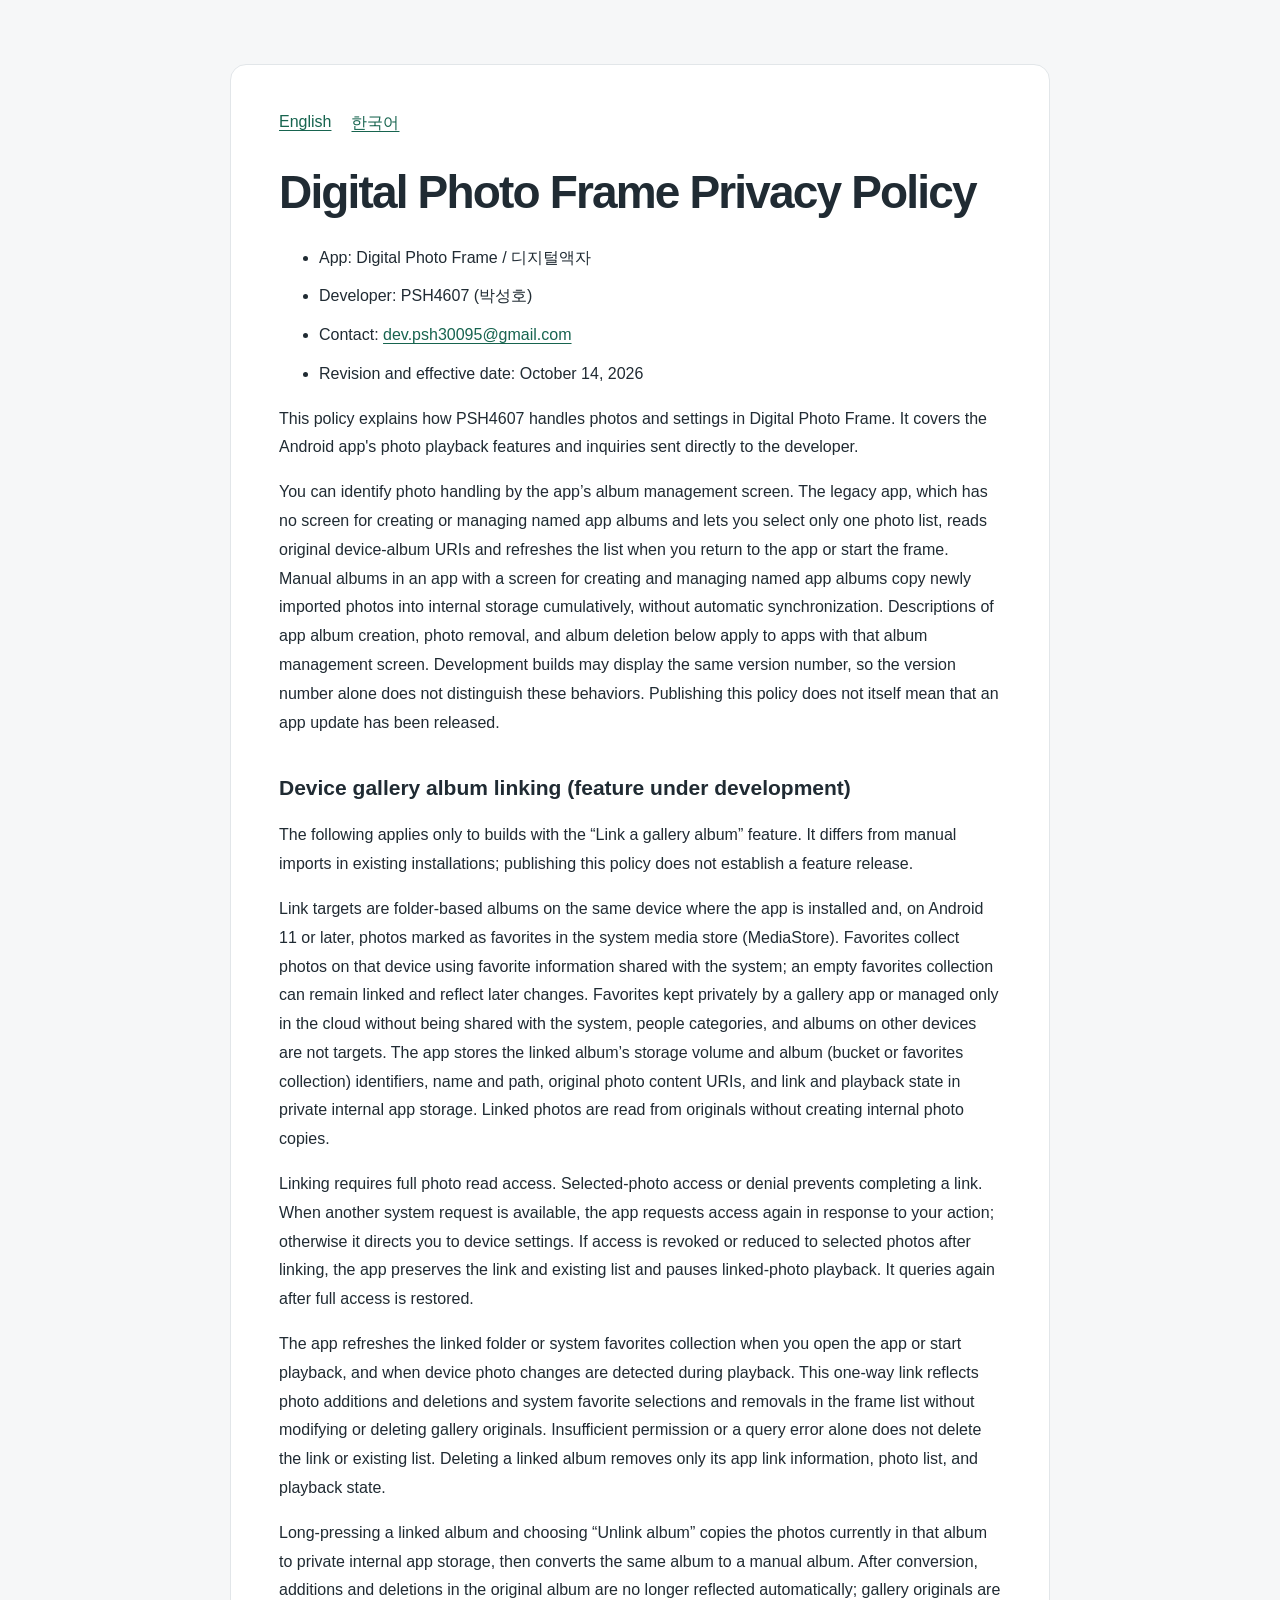
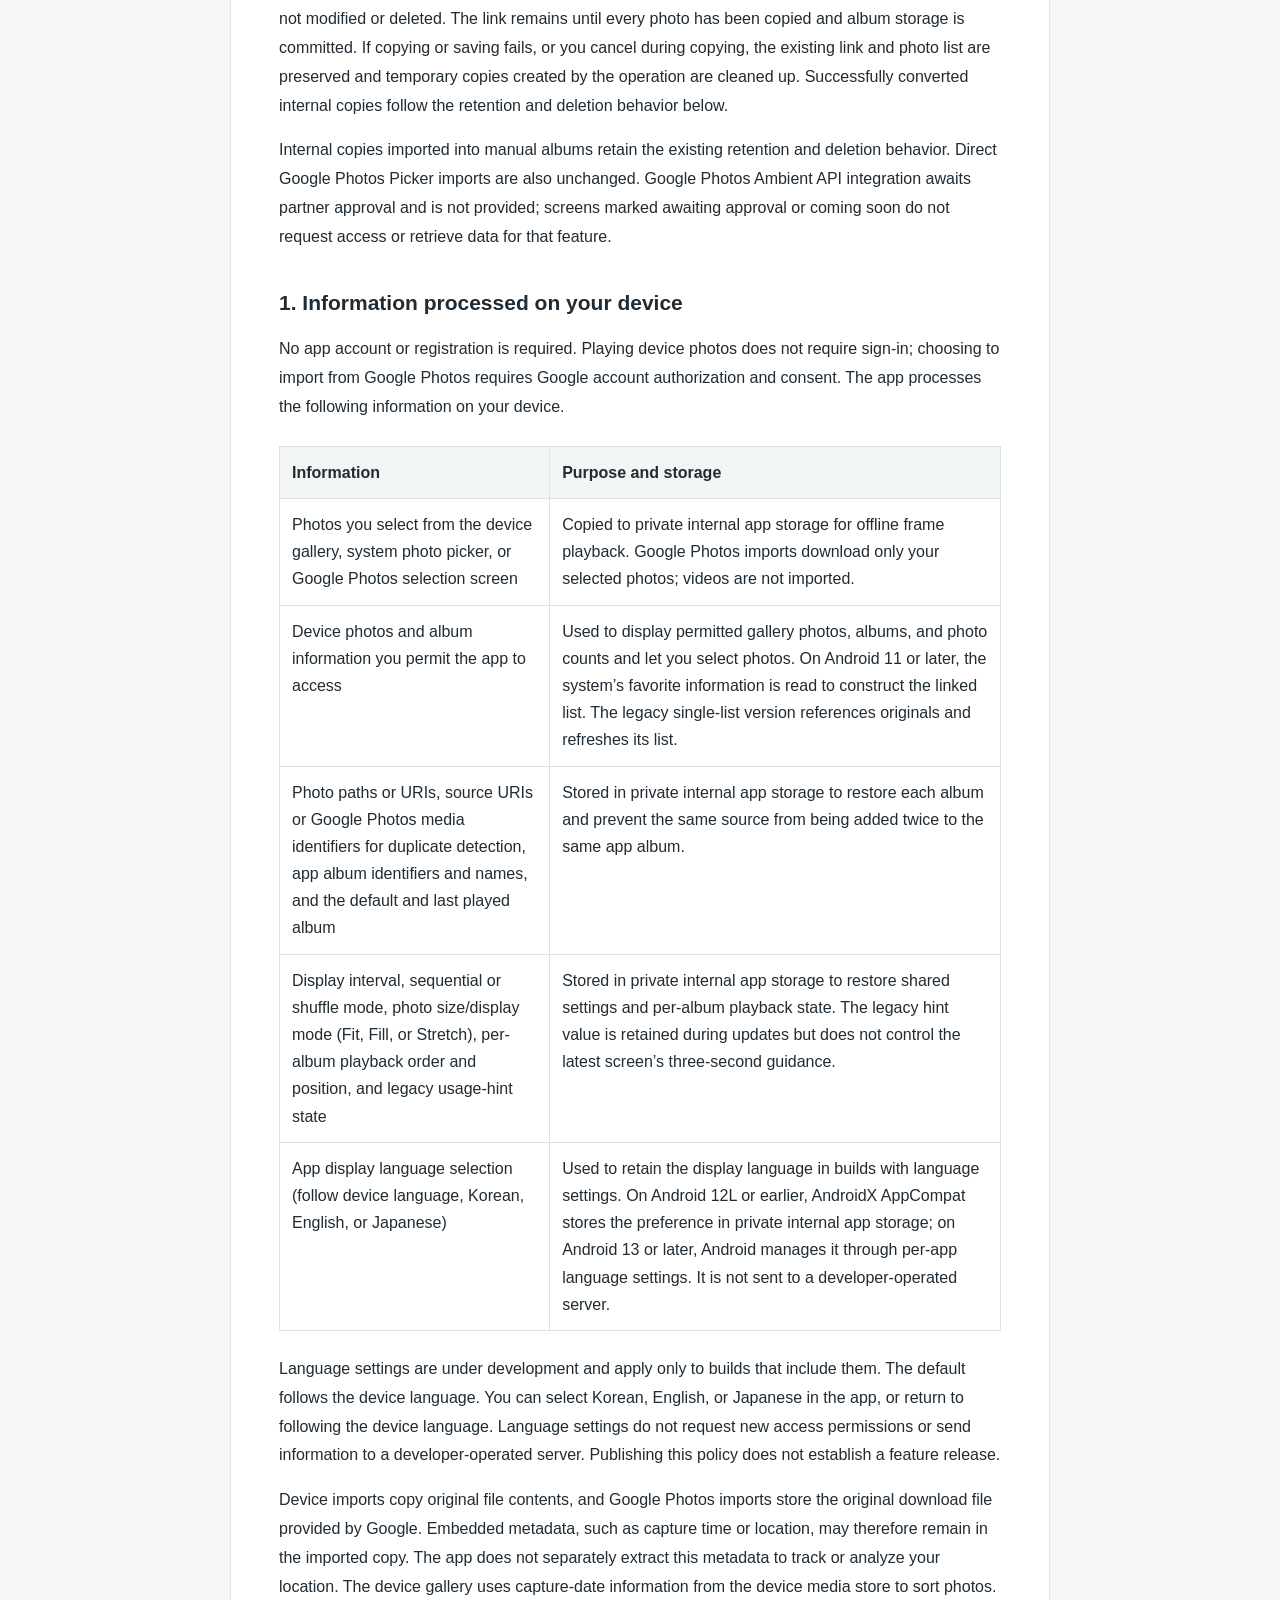
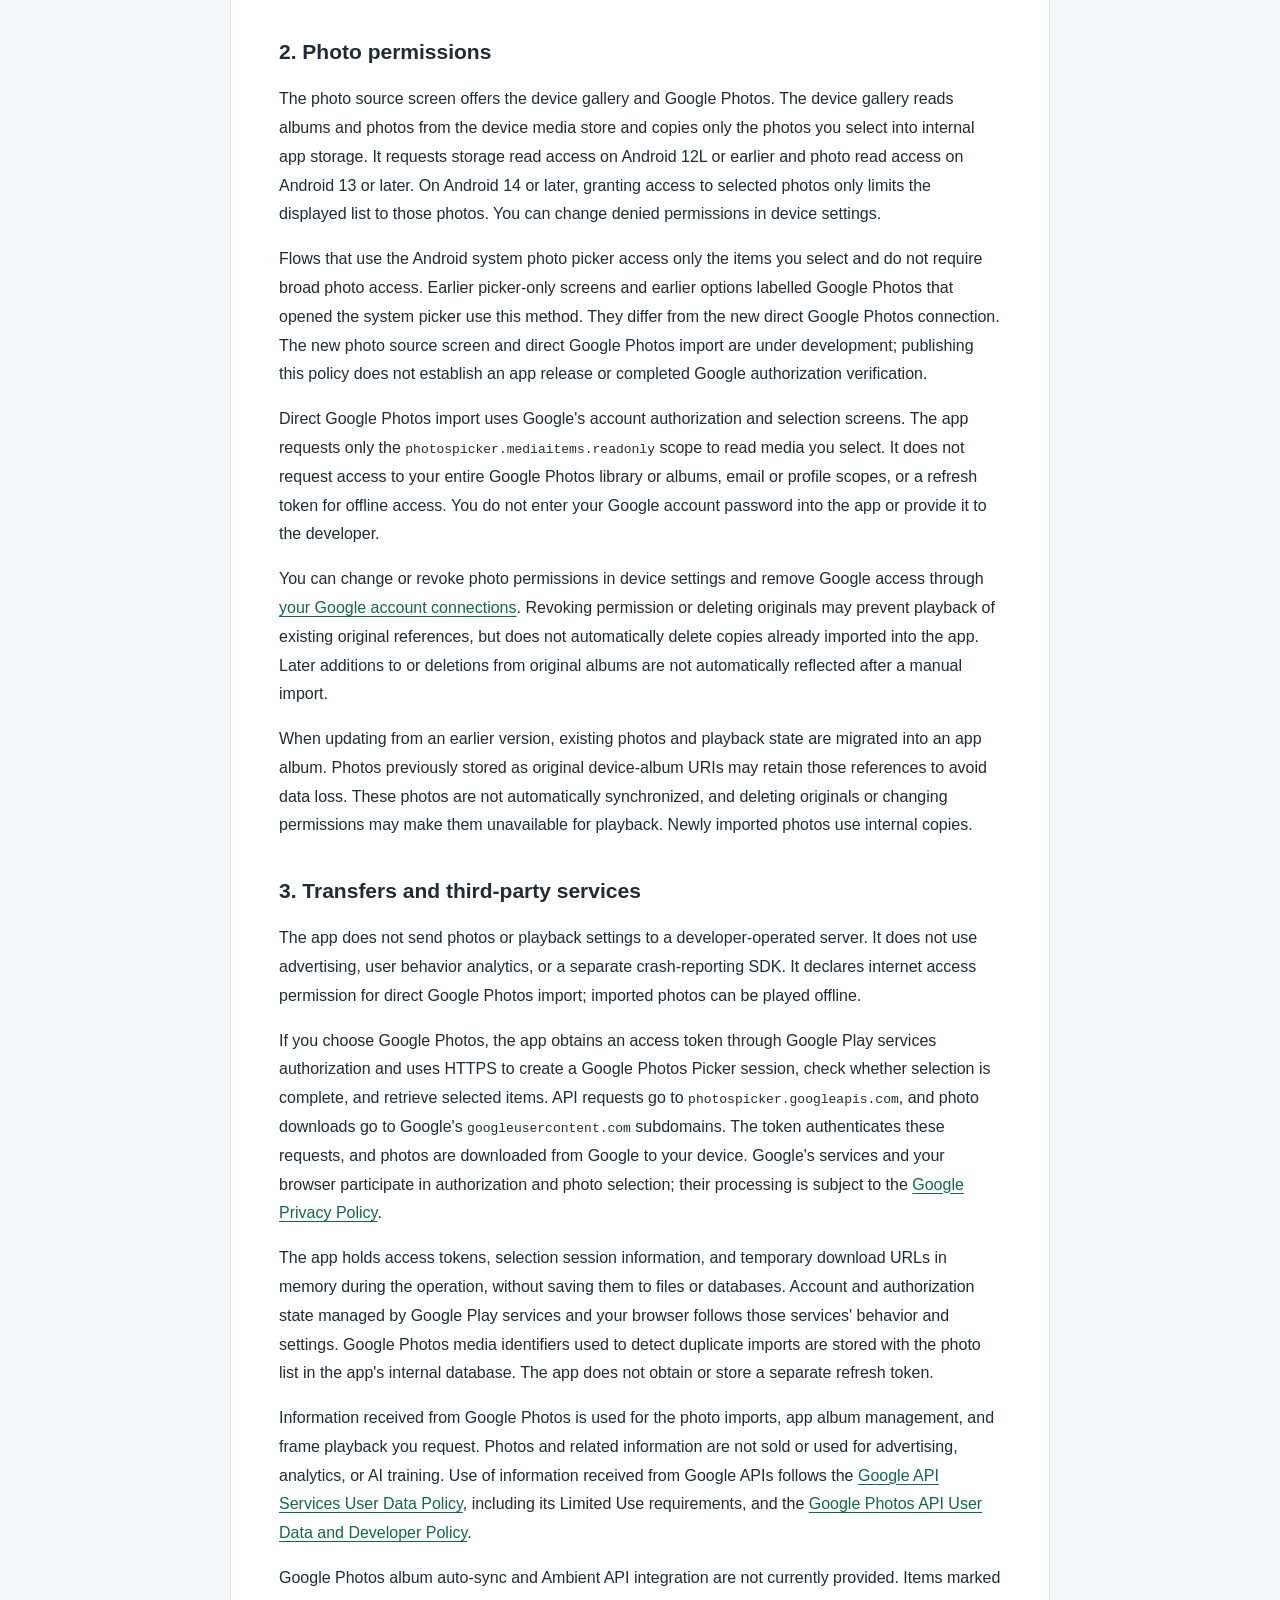
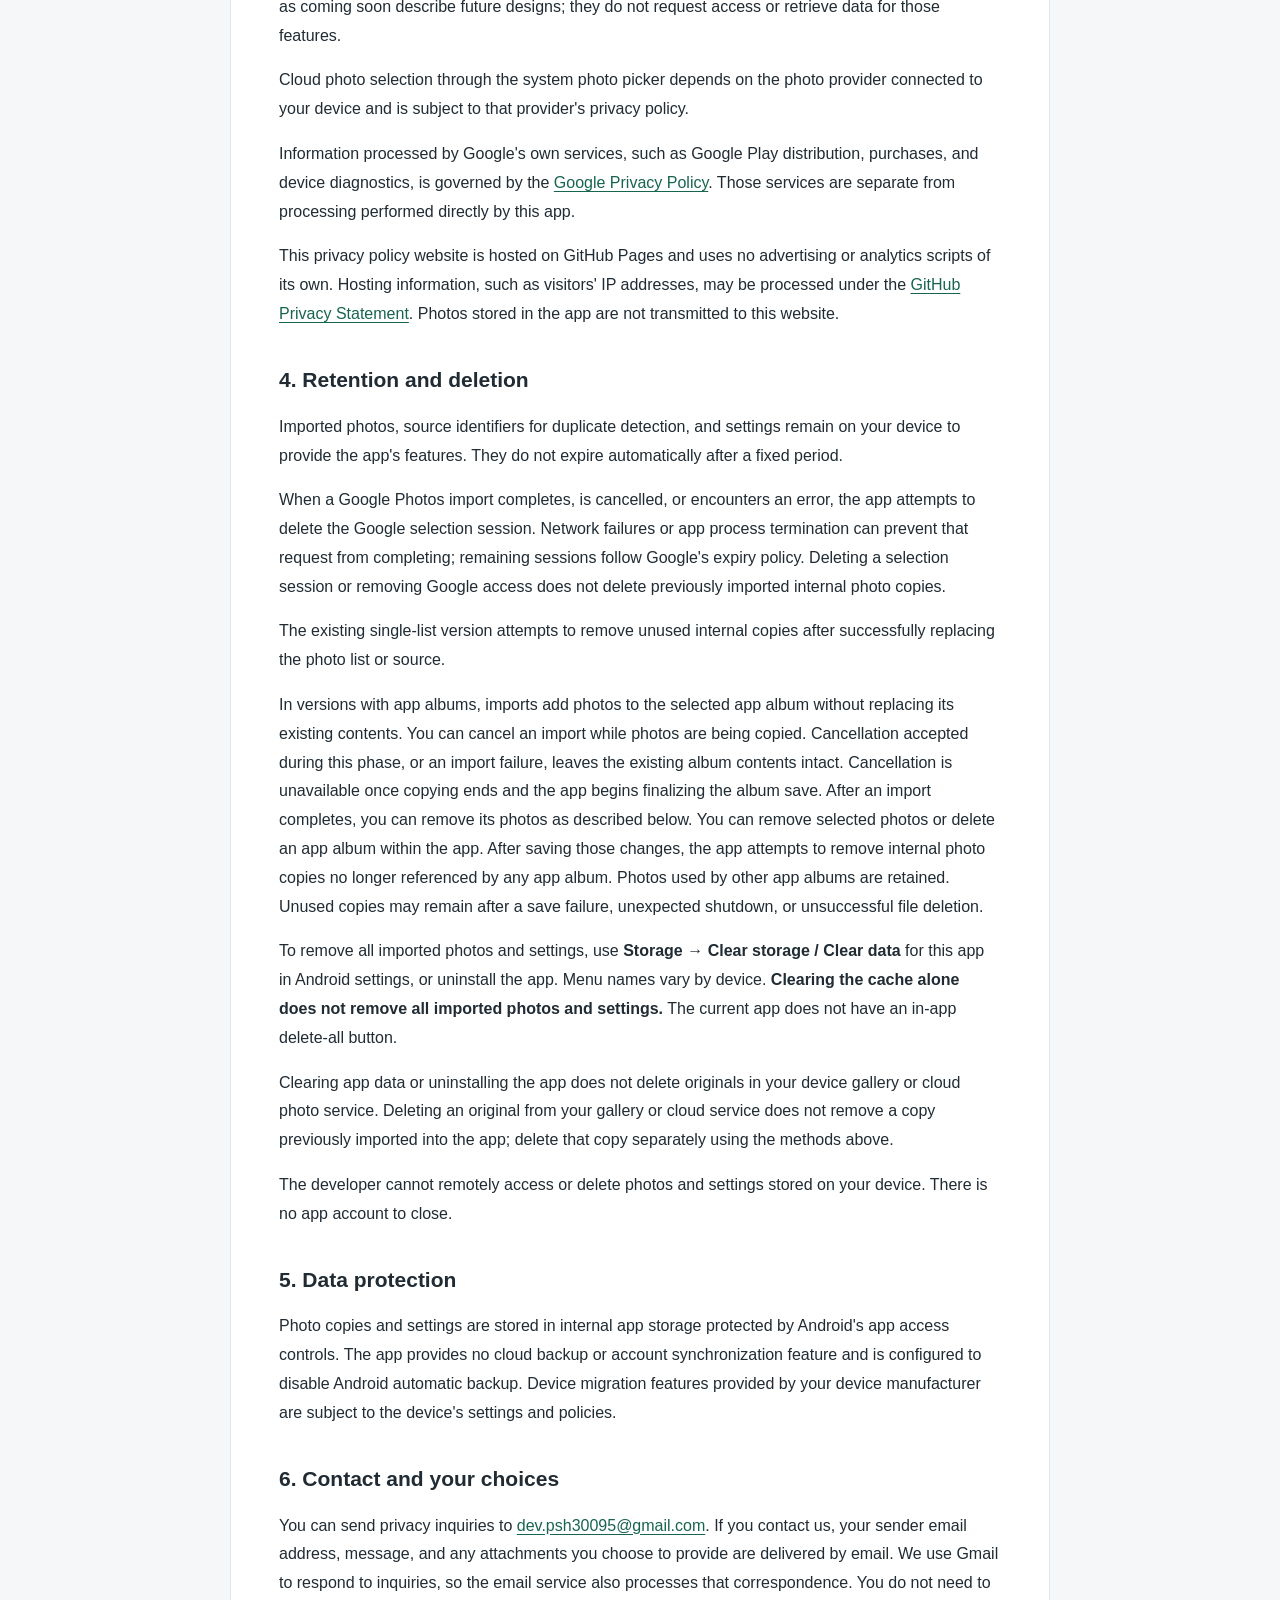
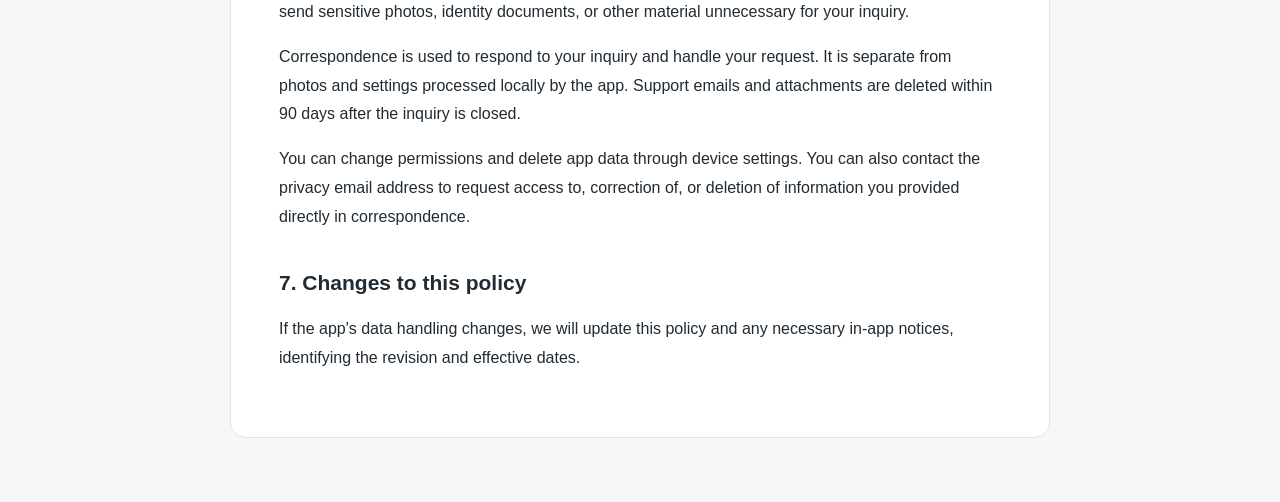
==== policy/digital-photo-frame/index.html @ beebdccb "docs: disclose on-device app language preference" ====
<!doctype html>
<html lang="en">
<head>
<meta charset="utf-8">
<meta name="viewport" content="width=device-width, initial-scale=1">
<title>Digital Photo Frame Privacy Policy</title>
<link rel="stylesheet" href="style.css">
<link rel="alternate" hreflang="en" href="https://psh4607.github.io/policy/digital-photo-frame/">
<link rel="alternate" hreflang="ko" href="https://psh4607.github.io/policy/digital-photo-frame/ko.html">
</head>
<body><main>
<nav aria-label="Language"><a href="index.html" lang="en">English</a><a href="ko.html" lang="ko">한국어</a></nav>
<div class="markdown-heading"><h1 class="heading-element">Digital Photo Frame Privacy Policy</h1><a id="user-content-digital-photo-frame-privacy-policy" class="anchor" aria-label="Permalink: Digital Photo Frame Privacy Policy" href="#digital-photo-frame-privacy-policy"><span aria-hidden="true" class="octicon octicon-link"></span></a></div>
<ul>
<li>App: Digital Photo Frame / 디지털액자</li>
<li>Developer: PSH4607 (박성호)</li>
<li>Contact: <a href="mailto:dev.psh30095@gmail.com">dev.psh30095@gmail.com</a>
</li>
<li>Revision and effective date: October 14, 2026</li>
</ul>
<p>This policy explains how PSH4607 handles photos and settings in Digital Photo Frame. It covers the Android app's photo playback features and inquiries sent directly to the developer.</p>
<p>You can identify photo handling by the app’s album management screen. The legacy app, which has no screen for creating or managing named app albums and lets you select only one photo list, reads original device-album URIs and refreshes the list when you return to the app or start the frame. Manual albums in an app with a screen for creating and managing named app albums copy newly imported photos into internal storage cumulatively, without automatic synchronization. Descriptions of app album creation, photo removal, and album deletion below apply to apps with that album management screen. Development builds may display the same version number, so the version number alone does not distinguish these behaviors. Publishing this policy does not itself mean that an app update has been released.</p>
<div class="markdown-heading"><h2 class="heading-element">Device gallery album linking (feature under development)</h2><a id="user-content-device-gallery-album-linking-feature-under-development" class="anchor" aria-label="Permalink: Device gallery album linking (feature under development)" href="#device-gallery-album-linking-feature-under-development"><span aria-hidden="true" class="octicon octicon-link"></span></a></div>
<p>The following applies only to builds with the “Link a gallery album” feature. It differs from manual imports in existing installations; publishing this policy does not establish a feature release.</p>
<p>Link targets are folder-based albums on the same device where the app is installed and, on Android 11 or later, photos marked as favorites in the system media store (MediaStore). Favorites collect photos on that device using favorite information shared with the system; an empty favorites collection can remain linked and reflect later changes. Favorites kept privately by a gallery app or managed only in the cloud without being shared with the system, people categories, and albums on other devices are not targets. The app stores the linked album’s storage volume and album (bucket or favorites collection) identifiers, name and path, original photo content URIs, and link and playback state in private internal app storage. Linked photos are read from originals without creating internal photo copies.</p>
<p>Linking requires full photo read access. Selected-photo access or denial prevents completing a link. When another system request is available, the app requests access again in response to your action; otherwise it directs you to device settings. If access is revoked or reduced to selected photos after linking, the app preserves the link and existing list and pauses linked-photo playback. It queries again after full access is restored.</p>
<p>The app refreshes the linked folder or system favorites collection when you open the app or start playback, and when device photo changes are detected during playback. This one-way link reflects photo additions and deletions and system favorite selections and removals in the frame list without modifying or deleting gallery originals. Insufficient permission or a query error alone does not delete the link or existing list. Deleting a linked album removes only its app link information, photo list, and playback state.</p>
<p>Long-pressing a linked album and choosing “Unlink album” copies the photos currently in that album to private internal app storage, then converts the same album to a manual album. After conversion, additions and deletions in the original album are no longer reflected automatically; gallery originals are not modified or deleted. The link remains until every photo has been copied and album storage is committed. If copying or saving fails, or you cancel during copying, the existing link and photo list are preserved and temporary copies created by the operation are cleaned up. Successfully converted internal copies follow the retention and deletion behavior below.</p>
<p>Internal copies imported into manual albums retain the existing retention and deletion behavior. Direct Google Photos Picker imports are also unchanged. Google Photos Ambient API integration awaits partner approval and is not provided; screens marked awaiting approval or coming soon do not request access or retrieve data for that feature.</p>
<div class="markdown-heading"><h2 class="heading-element">1. Information processed on your device</h2><a id="user-content-1-information-processed-on-your-device" class="anchor" aria-label="Permalink: 1. Information processed on your device" href="#1-information-processed-on-your-device"><span aria-hidden="true" class="octicon octicon-link"></span></a></div>
<p>No app account or registration is required. Playing device photos does not require sign-in; choosing to import from Google Photos requires Google account authorization and consent. The app processes the following information on your device.</p>
<table>
<thead>
<tr>
<th>Information</th>
<th>Purpose and storage</th>
</tr>
</thead>
<tbody>
<tr>
<td>Photos you select from the device gallery, system photo picker, or Google Photos selection screen</td>
<td>Copied to private internal app storage for offline frame playback. Google Photos imports download only your selected photos; videos are not imported.</td>
</tr>
<tr>
<td>Device photos and album information you permit the app to access</td>
<td>Used to display permitted gallery photos, albums, and photo counts and let you select photos. On Android 11 or later, the system’s favorite information is read to construct the linked list. The legacy single-list version references originals and refreshes its list.</td>
</tr>
<tr>
<td>Photo paths or URIs, source URIs or Google Photos media identifiers for duplicate detection, app album identifiers and names, and the default and last played album</td>
<td>Stored in private internal app storage to restore each album and prevent the same source from being added twice to the same app album.</td>
</tr>
<tr>
<td>Display interval, sequential or shuffle mode, photo size/display mode (Fit, Fill, or Stretch), per-album playback order and position, and legacy usage-hint state</td>
<td>Stored in private internal app storage to restore shared settings and per-album playback state. The legacy hint value is retained during updates but does not control the latest screen’s three-second guidance.</td>
</tr>
<tr>
<td>App display language selection (follow device language, Korean, English, or Japanese)</td>
<td>Used to retain the display language in builds with language settings. On Android 12L or earlier, AndroidX AppCompat stores the preference in private internal app storage; on Android 13 or later, Android manages it through per-app language settings. It is not sent to a developer-operated server.</td>
</tr>
</tbody>
</table>
<p>Language settings are under development and apply only to builds that include them. The default follows the device language. You can select Korean, English, or Japanese in the app, or return to following the device language. Language settings do not request new access permissions or send information to a developer-operated server. Publishing this policy does not establish a feature release.</p>
<p>Device imports copy original file contents, and Google Photos imports store the original download file provided by Google. Embedded metadata, such as capture time or location, may therefore remain in the imported copy. The app does not separately extract this metadata to track or analyze your location. The device gallery uses capture-date information from the device media store to sort photos.</p>
<div class="markdown-heading"><h2 class="heading-element">2. Photo permissions</h2><a id="user-content-2-photo-permissions" class="anchor" aria-label="Permalink: 2. Photo permissions" href="#2-photo-permissions"><span aria-hidden="true" class="octicon octicon-link"></span></a></div>
<p>The photo source screen offers the device gallery and Google Photos. The device gallery reads albums and photos from the device media store and copies only the photos you select into internal app storage. It requests storage read access on Android 12L or earlier and photo read access on Android 13 or later. On Android 14 or later, granting access to selected photos only limits the displayed list to those photos. You can change denied permissions in device settings.</p>
<p>Flows that use the Android system photo picker access only the items you select and do not require broad photo access. Earlier picker-only screens and earlier options labelled Google Photos that opened the system picker use this method. They differ from the new direct Google Photos connection. The new photo source screen and direct Google Photos import are under development; publishing this policy does not establish an app release or completed Google authorization verification.</p>
<p>Direct Google Photos import uses Google's account authorization and selection screens. The app requests only the <code>photospicker.mediaitems.readonly</code> scope to read media you select. It does not request access to your entire Google Photos library or albums, email or profile scopes, or a refresh token for offline access. You do not enter your Google account password into the app or provide it to the developer.</p>
<p>You can change or revoke photo permissions in device settings and remove Google access through <a href="https://myaccount.google.com/connections" rel="nofollow">your Google account connections</a>. Revoking permission or deleting originals may prevent playback of existing original references, but does not automatically delete copies already imported into the app. Later additions to or deletions from original albums are not automatically reflected after a manual import.</p>
<p>When updating from an earlier version, existing photos and playback state are migrated into an app album. Photos previously stored as original device-album URIs may retain those references to avoid data loss. These photos are not automatically synchronized, and deleting originals or changing permissions may make them unavailable for playback. Newly imported photos use internal copies.</p>
<div class="markdown-heading"><h2 class="heading-element">3. Transfers and third-party services</h2><a id="user-content-3-transfers-and-third-party-services" class="anchor" aria-label="Permalink: 3. Transfers and third-party services" href="#3-transfers-and-third-party-services"><span aria-hidden="true" class="octicon octicon-link"></span></a></div>
<p>The app does not send photos or playback settings to a developer-operated server. It does not use advertising, user behavior analytics, or a separate crash-reporting SDK. It declares internet access permission for direct Google Photos import; imported photos can be played offline.</p>
<p>If you choose Google Photos, the app obtains an access token through Google Play services authorization and uses HTTPS to create a Google Photos Picker session, check whether selection is complete, and retrieve selected items. API requests go to <code>photospicker.googleapis.com</code>, and photo downloads go to Google's <code>googleusercontent.com</code> subdomains. The token authenticates these requests, and photos are downloaded from Google to your device. Google's services and your browser participate in authorization and photo selection; their processing is subject to the <a href="https://policies.google.com/privacy" rel="nofollow">Google Privacy Policy</a>.</p>
<p>The app holds access tokens, selection session information, and temporary download URLs in memory during the operation, without saving them to files or databases. Account and authorization state managed by Google Play services and your browser follows those services' behavior and settings. Google Photos media identifiers used to detect duplicate imports are stored with the photo list in the app's internal database. The app does not obtain or store a separate refresh token.</p>
<p>Information received from Google Photos is used for the photo imports, app album management, and frame playback you request. Photos and related information are not sold or used for advertising, analytics, or AI training. Use of information received from Google APIs follows the <a href="https://developers.google.com/terms/api-services-user-data-policy" rel="nofollow">Google API Services User Data Policy</a>, including its Limited Use requirements, and the <a href="https://developers.google.com/photos/support/api-policy" rel="nofollow">Google Photos API User Data and Developer Policy</a>.</p>
<p>Google Photos album auto-sync and Ambient API integration are not currently provided. Items marked as coming soon describe future designs; they do not request access or retrieve data for those features.</p>
<p>Cloud photo selection through the system photo picker depends on the photo provider connected to your device and is subject to that provider's privacy policy.</p>
<p>Information processed by Google's own services, such as Google Play distribution, purchases, and device diagnostics, is governed by the <a href="https://policies.google.com/privacy" rel="nofollow">Google Privacy Policy</a>. Those services are separate from processing performed directly by this app.</p>
<p>This privacy policy website is hosted on GitHub Pages and uses no advertising or analytics scripts of its own. Hosting information, such as visitors' IP addresses, may be processed under the <a href="https://docs.github.com/en/site-policy/privacy-policies/github-general-privacy-statement">GitHub Privacy Statement</a>. Photos stored in the app are not transmitted to this website.</p>
<div class="markdown-heading"><h2 class="heading-element">4. Retention and deletion</h2><a id="user-content-4-retention-and-deletion" class="anchor" aria-label="Permalink: 4. Retention and deletion" href="#4-retention-and-deletion"><span aria-hidden="true" class="octicon octicon-link"></span></a></div>
<p>Imported photos, source identifiers for duplicate detection, and settings remain on your device to provide the app's features. They do not expire automatically after a fixed period.</p>
<p>When a Google Photos import completes, is cancelled, or encounters an error, the app attempts to delete the Google selection session. Network failures or app process termination can prevent that request from completing; remaining sessions follow Google's expiry policy. Deleting a selection session or removing Google access does not delete previously imported internal photo copies.</p>
<p>The existing single-list version attempts to remove unused internal copies after successfully replacing the photo list or source.</p>
<p>In versions with app albums, imports add photos to the selected app album without replacing its existing contents. You can cancel an import while photos are being copied. Cancellation accepted during this phase, or an import failure, leaves the existing album contents intact. Cancellation is unavailable once copying ends and the app begins finalizing the album save. After an import completes, you can remove its photos as described below. You can remove selected photos or delete an app album within the app. After saving those changes, the app attempts to remove internal photo copies no longer referenced by any app album. Photos used by other app albums are retained. Unused copies may remain after a save failure, unexpected shutdown, or unsuccessful file deletion.</p>
<p>To remove all imported photos and settings, use <strong>Storage → Clear storage / Clear data</strong> for this app in Android settings, or uninstall the app. Menu names vary by device. <strong>Clearing the cache alone does not remove all imported photos and settings.</strong> The current app does not have an in-app delete-all button.</p>
<p>Clearing app data or uninstalling the app does not delete originals in your device gallery or cloud photo service. Deleting an original from your gallery or cloud service does not remove a copy previously imported into the app; delete that copy separately using the methods above.</p>
<p>The developer cannot remotely access or delete photos and settings stored on your device. There is no app account to close.</p>
<div class="markdown-heading"><h2 class="heading-element">5. Data protection</h2><a id="user-content-5-data-protection" class="anchor" aria-label="Permalink: 5. Data protection" href="#5-data-protection"><span aria-hidden="true" class="octicon octicon-link"></span></a></div>
<p>Photo copies and settings are stored in internal app storage protected by Android's app access controls. The app provides no cloud backup or account synchronization feature and is configured to disable Android automatic backup. Device migration features provided by your device manufacturer are subject to the device's settings and policies.</p>
<div class="markdown-heading"><h2 class="heading-element">6. Contact and your choices</h2><a id="user-content-6-contact-and-your-choices" class="anchor" aria-label="Permalink: 6. Contact and your choices" href="#6-contact-and-your-choices"><span aria-hidden="true" class="octicon octicon-link"></span></a></div>
<p>You can send privacy inquiries to <a href="mailto:dev.psh30095@gmail.com">dev.psh30095@gmail.com</a>. If you contact us, your sender email address, message, and any attachments you choose to provide are delivered by email. We use Gmail to respond to inquiries, so the email service also processes that correspondence. You do not need to send sensitive photos, identity documents, or other material unnecessary for your inquiry.</p>
<p>Correspondence is used to respond to your inquiry and handle your request. It is separate from photos and settings processed locally by the app. Support emails and attachments are deleted within 90 days after the inquiry is closed.</p>
<p>You can change permissions and delete app data through device settings. You can also contact the privacy email address to request access to, correction of, or deletion of information you provided directly in correspondence.</p>
<div class="markdown-heading"><h2 class="heading-element">7. Changes to this policy</h2><a id="user-content-7-changes-to-this-policy" class="anchor" aria-label="Permalink: 7. Changes to this policy" href="#7-changes-to-this-policy"><span aria-hidden="true" class="octicon octicon-link"></span></a></div>
<p>If the app's data handling changes, we will update this policy and any necessary in-app notices, identifying the revision and effective dates.</p>

</main></body>
</html>
---- policy/digital-photo-frame/style.css ----
:root { color-scheme: light; font-family: -apple-system, BlinkMacSystemFont, "Segoe UI", sans-serif; color: #202b33; background: #f6f7f8; }
* { box-sizing: border-box; }
body { margin: 0; }
main { max-width: 820px; margin: 64px auto; padding: 48px; background: #fff; border: 1px solid #e2e6e9; border-radius: 16px; }
.eyebrow { font-size: 12px; font-weight: 700; letter-spacing: .12em; color: #536773; }
h1 { margin: 22px 0; font-size: clamp(30px, 5vw, 46px); line-height: 1.25; letter-spacing: -.04em; word-break: keep-all; }
h2 { font-size: 21px; margin-top: 0; }
p, li { line-height: 1.8; word-break: keep-all; overflow-wrap: anywhere; }
.lead { font-size: 19px; color: #445560; }
section { margin-top: 40px; }
li + li { margin-top: 10px; }
a { color: #17644f; text-underline-offset: 3px; }
a:focus-visible { outline: 3px solid #71bdaa; outline-offset: 4px; }
.button { display: inline-block; padding: 12px 18px; border-radius: 7px; background: #17644f; color: #fff; font-weight: 600; text-decoration: none; }
footer { margin-top: 48px; padding-top: 22px; border-top: 1px solid #e2e6e9; color: #687881; font-size: 14px; }
@media (max-width: 600px) { main { margin: 16px; padding: 28px 22px; } }
h2 { margin-top: 36px; line-height: 1.45; }
nav { display: flex; gap: 20px; flex-wrap: wrap; margin-bottom: 30px; }
blockquote { margin: 24px 0; padding: 12px 20px; border-left: 4px solid #b17b27; background: #fff7e7; }
table { width: 100%; border-collapse: collapse; margin: 24px 0; }
th, td { border: 1px solid #dce3e6; padding: 12px; text-align: left; vertical-align: top; line-height: 1.7; overflow-wrap: anywhere; }
th { background: #f1f5f4; }
@media (max-width: 600px) { th, td { padding: 8px; font-size: 14px; } main { margin: 8px; padding: 24px 16px; } }
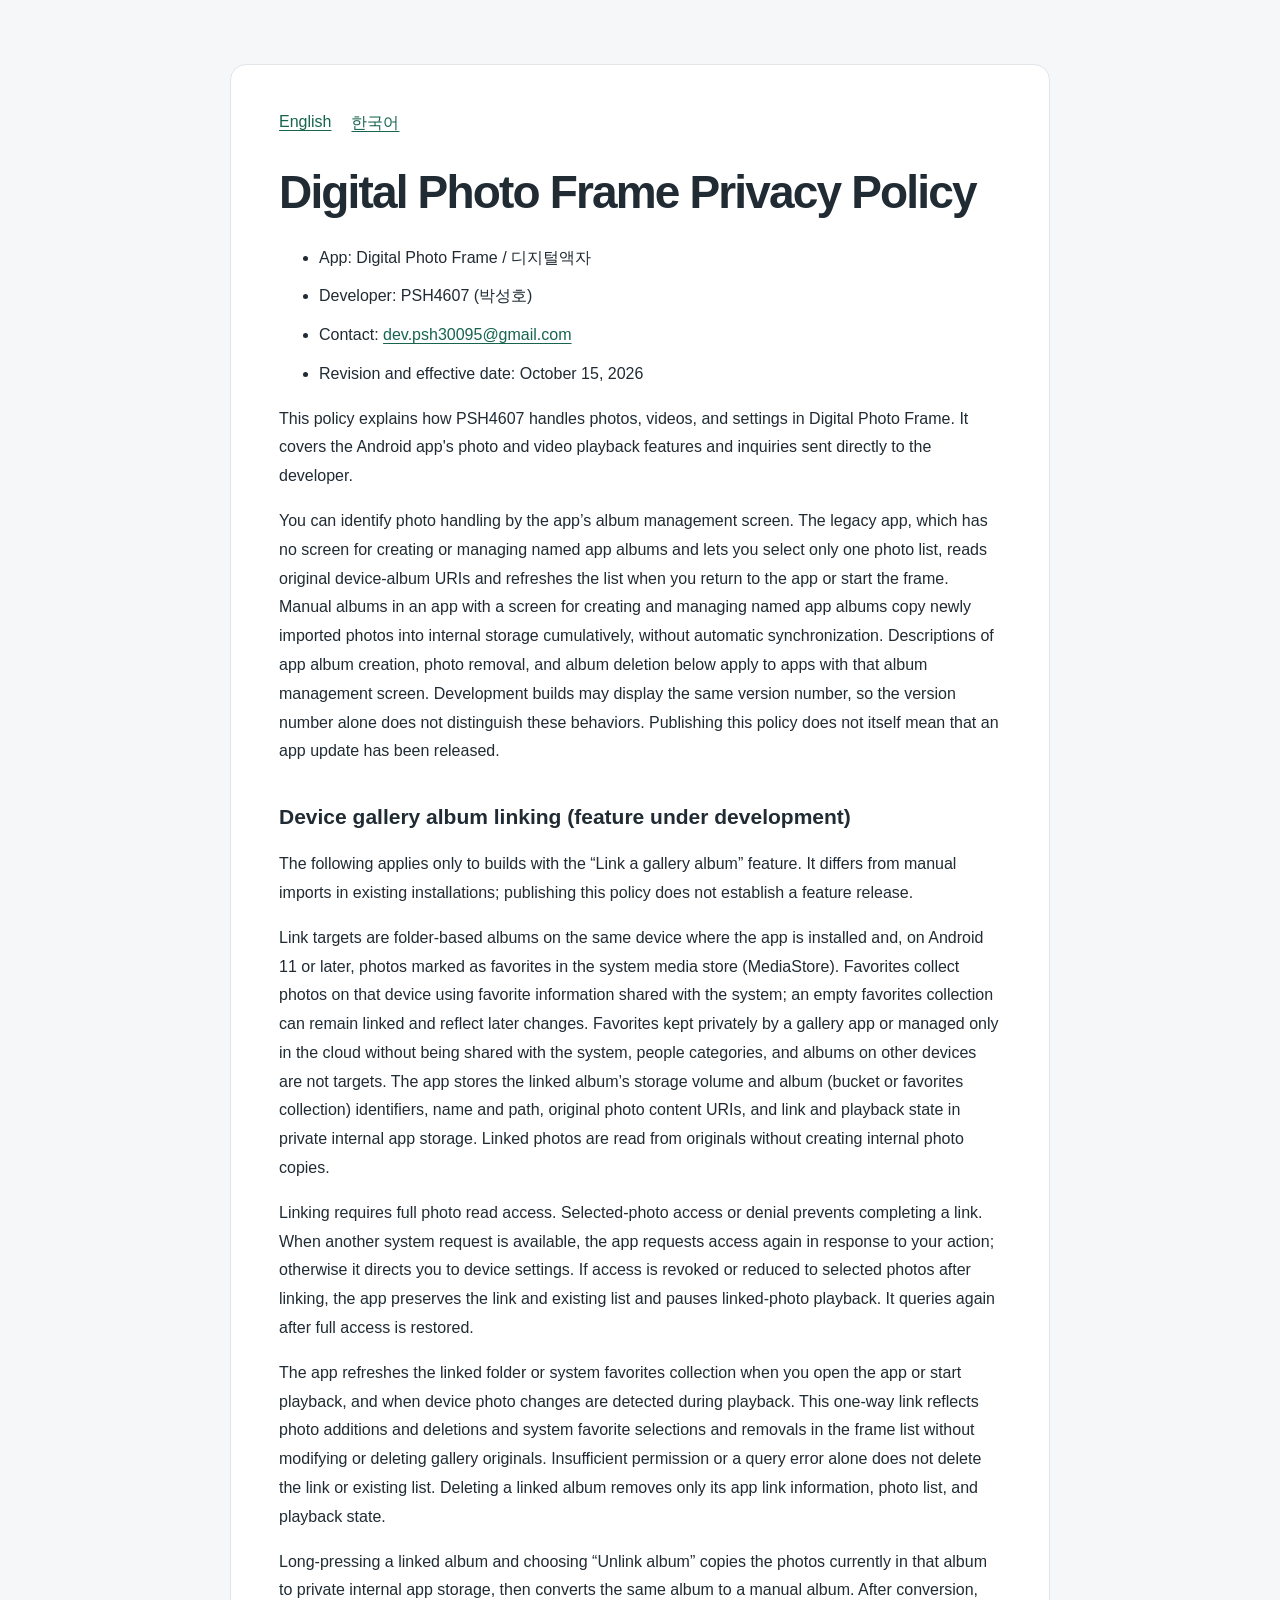
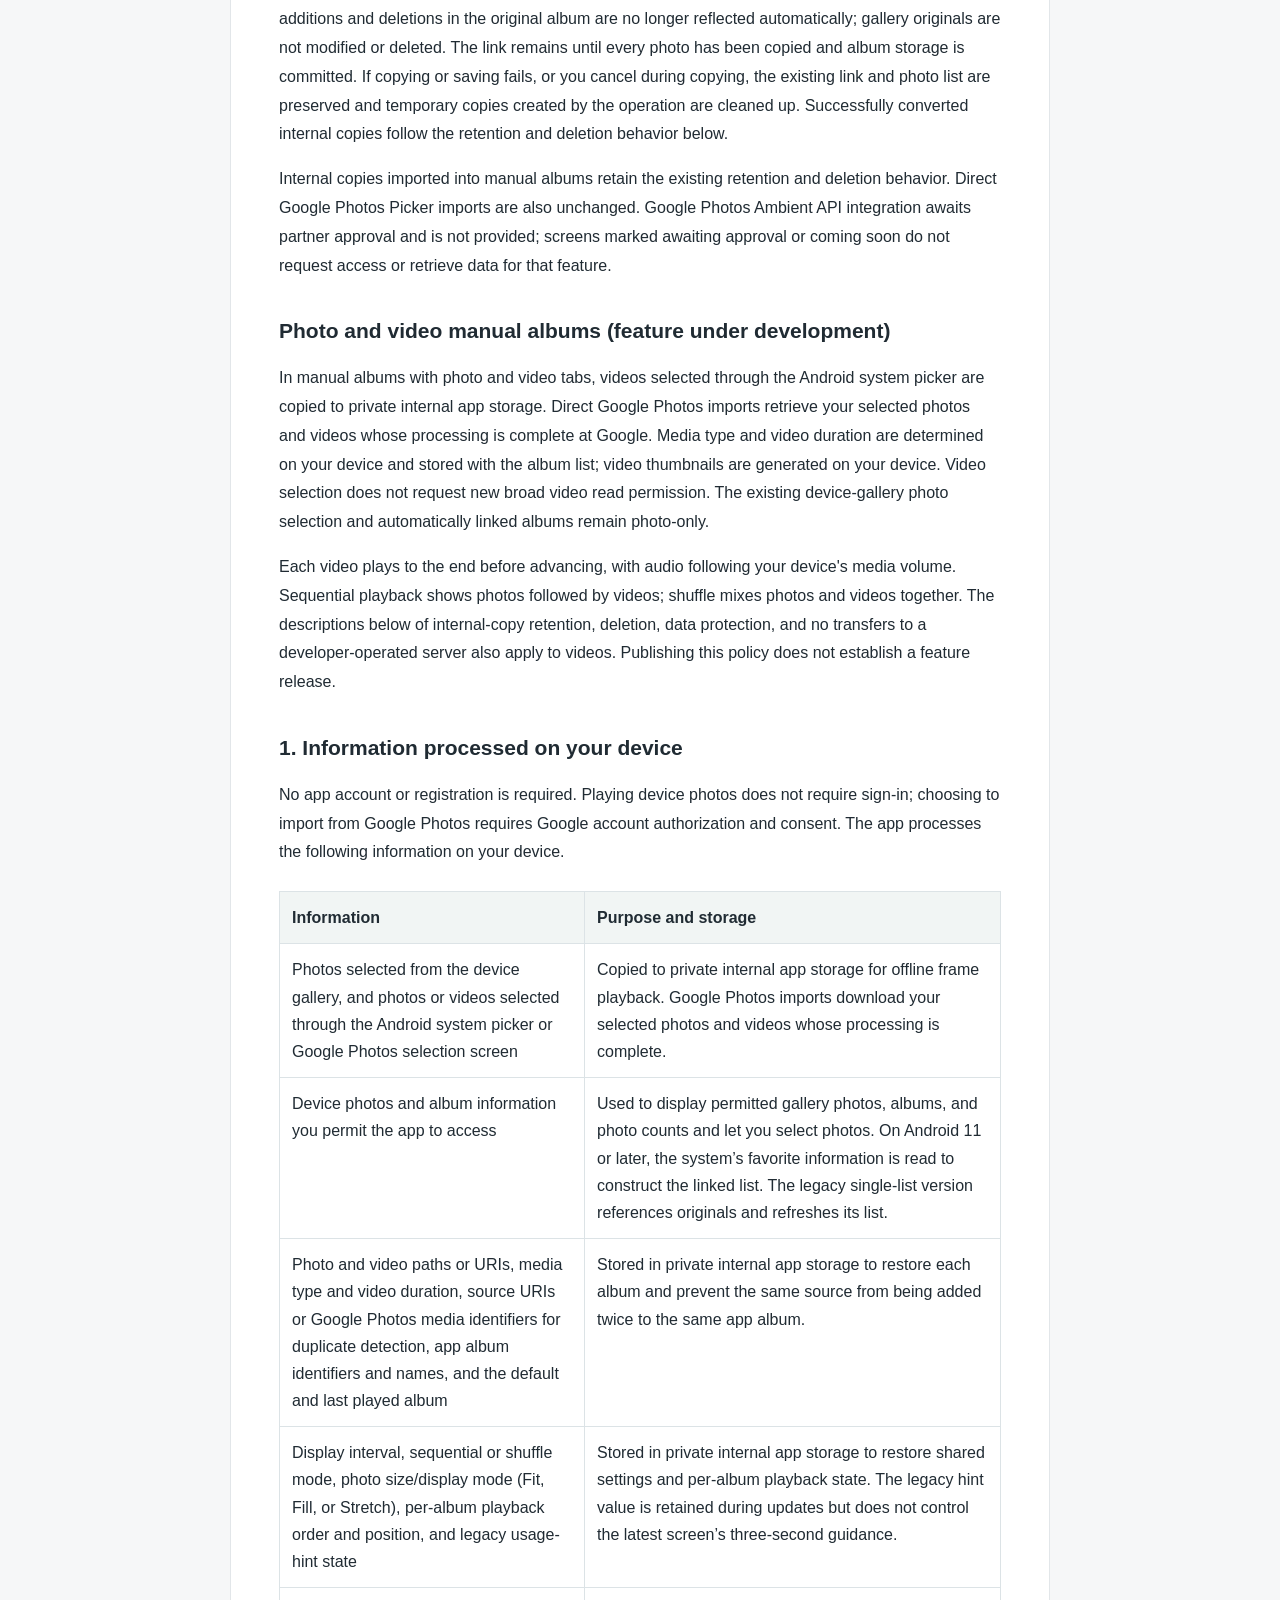
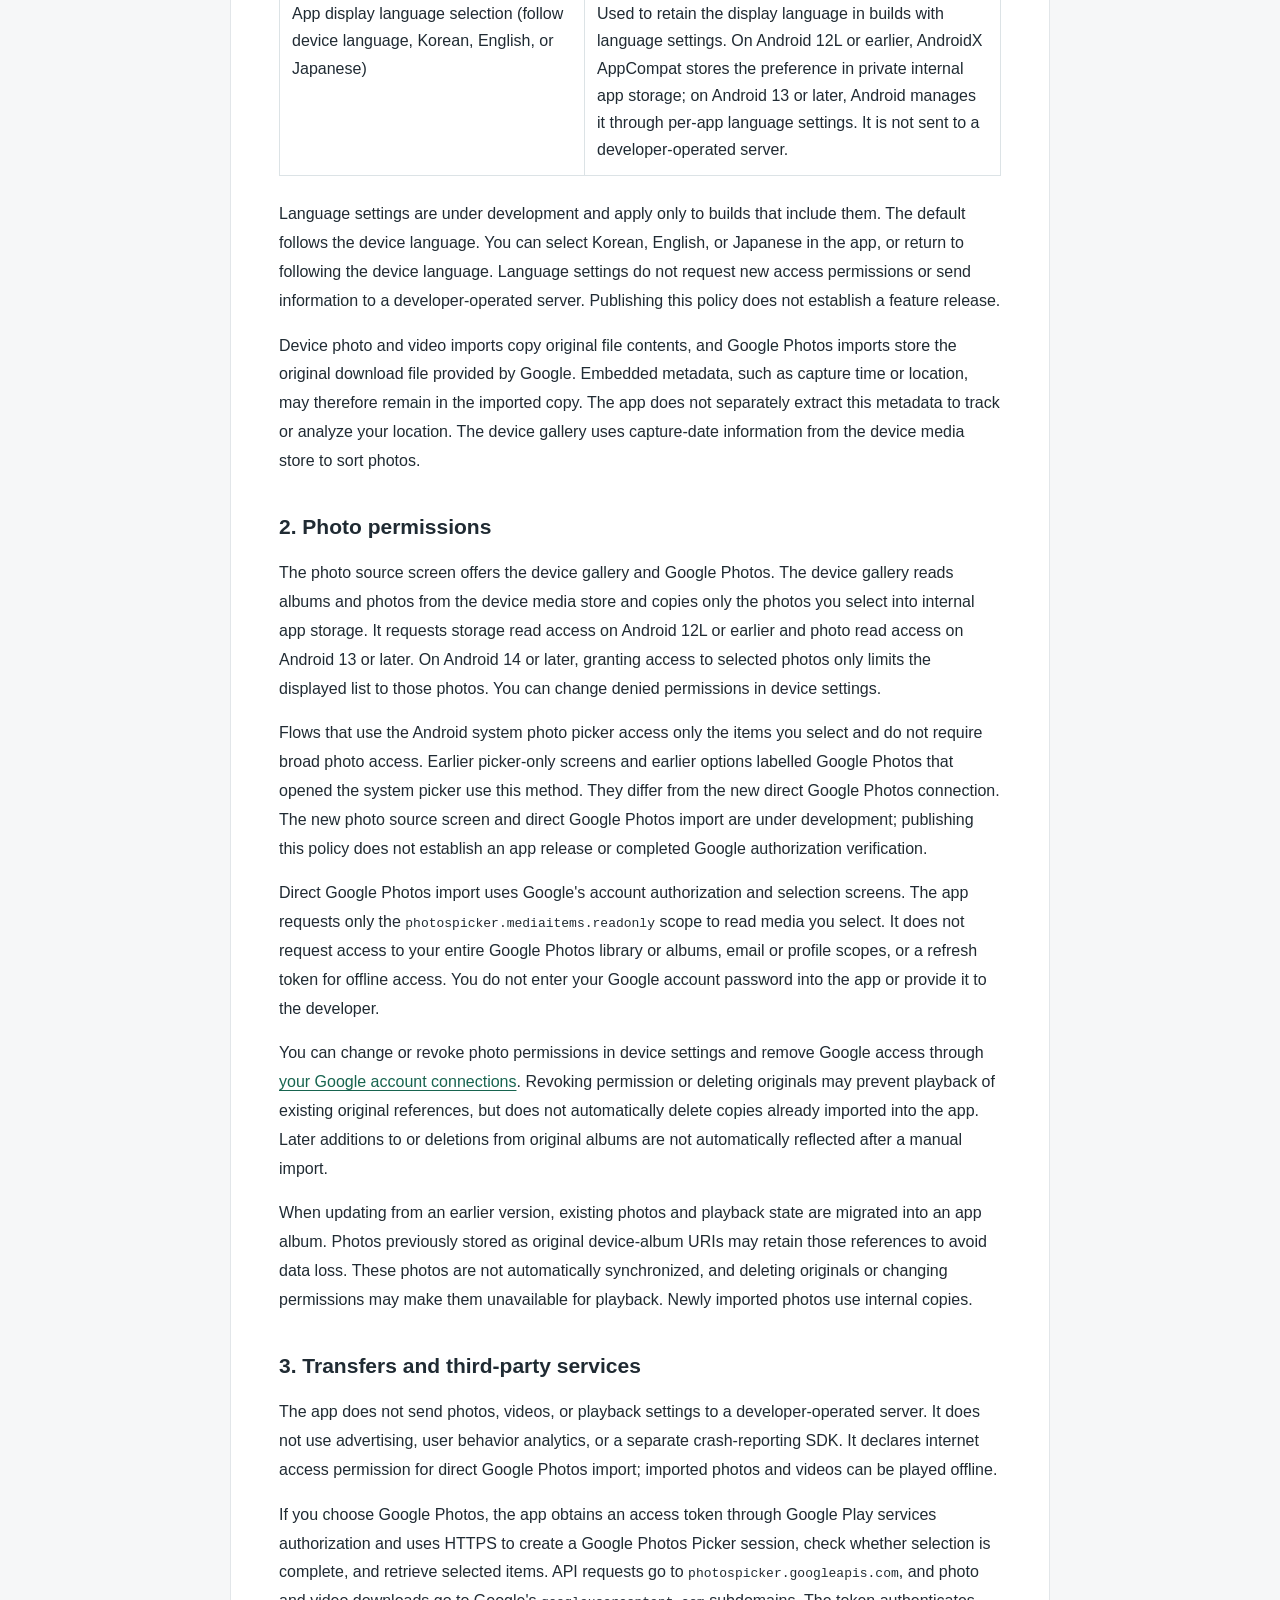
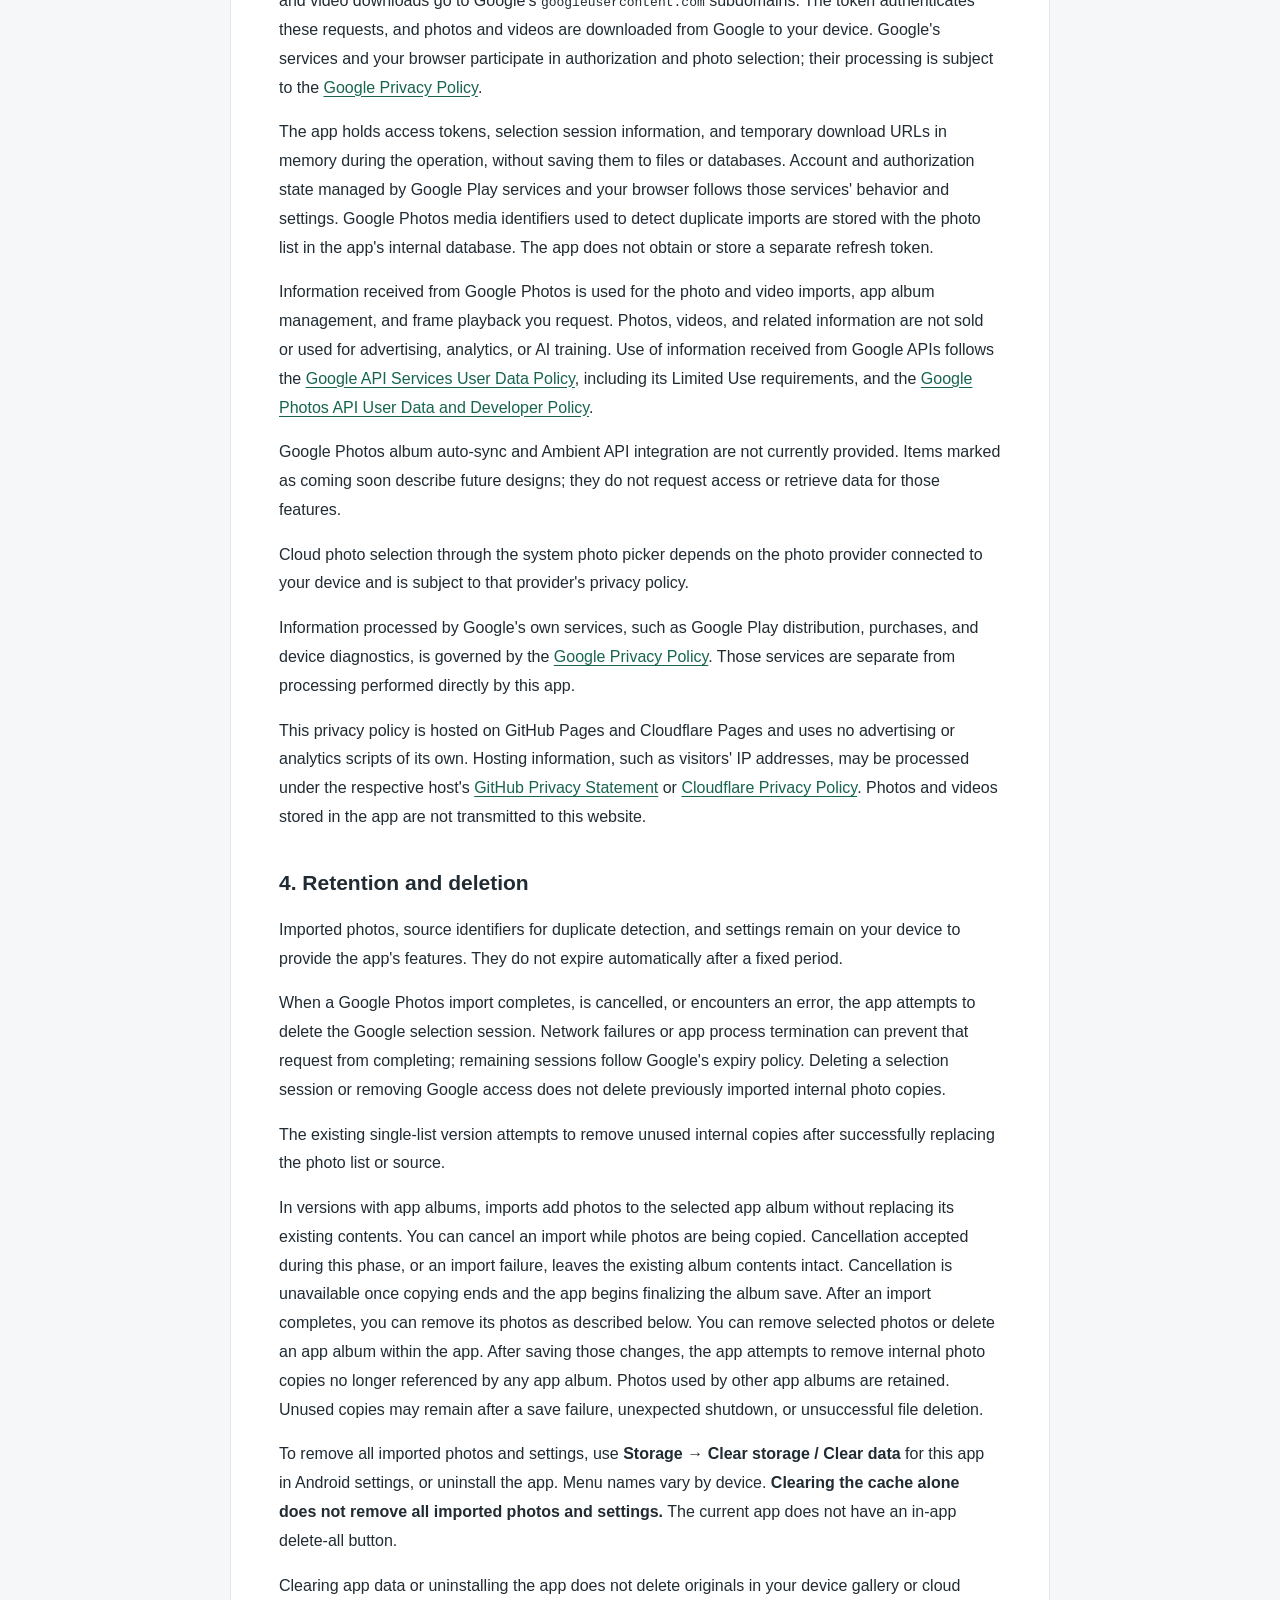
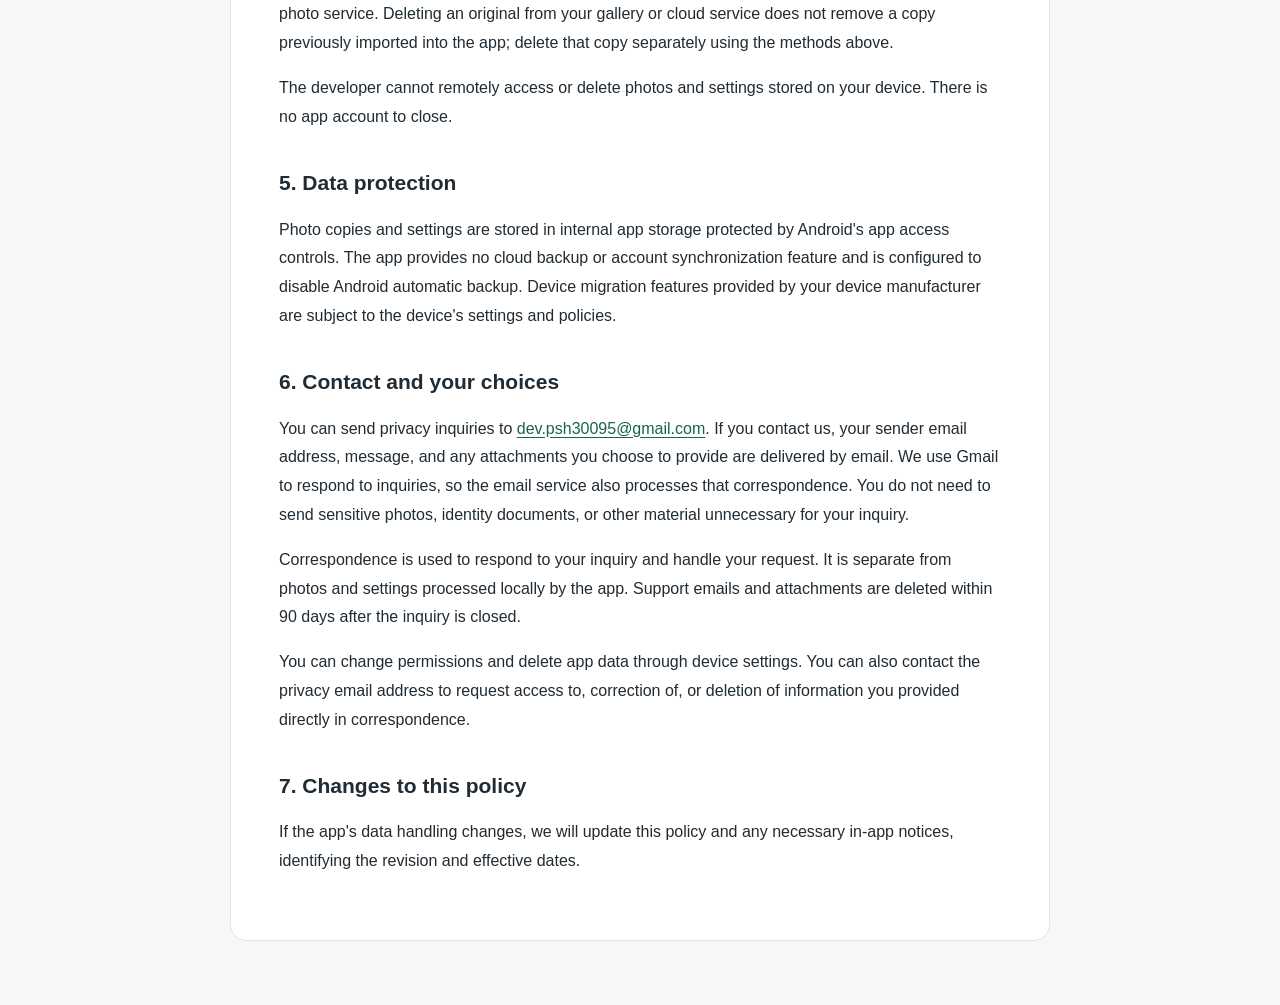
==== commit f04c1494: "docs: disclose manual video import and playback" ====
--- a/policy/digital-photo-frame/index.html
+++ b/policy/digital-photo-frame/index.html
@@ -10,26 +10,28 @@
 </head>
 <body><main>
 <nav aria-label="Language"><a href="index.html" lang="en">English</a><a href="ko.html" lang="ko">한국어</a></nav>
-<div class="markdown-heading"><h1 class="heading-element">Digital Photo Frame Privacy Policy</h1><a id="user-content-digital-photo-frame-privacy-policy" class="anchor" aria-label="Permalink: Digital Photo Frame Privacy Policy" href="#digital-photo-frame-privacy-policy"><span aria-hidden="true" class="octicon octicon-link"></span></a></div>
+<h1>Digital Photo Frame Privacy Policy</h1>
 <ul>
 <li>App: Digital Photo Frame / 디지털액자</li>
 <li>Developer: PSH4607 (박성호)</li>
-<li>Contact: <a href="mailto:dev.psh30095@gmail.com">dev.psh30095@gmail.com</a>
-</li>
-<li>Revision and effective date: October 14, 2026</li>
+<li>Contact: <a href="mailto:dev.psh30095@gmail.com">dev.psh30095@gmail.com</a></li>
+<li>Revision and effective date: October 15, 2026</li>
 </ul>
-<p>This policy explains how PSH4607 handles photos and settings in Digital Photo Frame. It covers the Android app's photo playback features and inquiries sent directly to the developer.</p>
+<p>This policy explains how PSH4607 handles photos, videos, and settings in Digital Photo Frame. It covers the Android app's photo and video playback features and inquiries sent directly to the developer.</p>
 <p>You can identify photo handling by the app’s album management screen. The legacy app, which has no screen for creating or managing named app albums and lets you select only one photo list, reads original device-album URIs and refreshes the list when you return to the app or start the frame. Manual albums in an app with a screen for creating and managing named app albums copy newly imported photos into internal storage cumulatively, without automatic synchronization. Descriptions of app album creation, photo removal, and album deletion below apply to apps with that album management screen. Development builds may display the same version number, so the version number alone does not distinguish these behaviors. Publishing this policy does not itself mean that an app update has been released.</p>
-<div class="markdown-heading"><h2 class="heading-element">Device gallery album linking (feature under development)</h2><a id="user-content-device-gallery-album-linking-feature-under-development" class="anchor" aria-label="Permalink: Device gallery album linking (feature under development)" href="#device-gallery-album-linking-feature-under-development"><span aria-hidden="true" class="octicon octicon-link"></span></a></div>
+<h2>Device gallery album linking (feature under development)</h2>
 <p>The following applies only to builds with the “Link a gallery album” feature. It differs from manual imports in existing installations; publishing this policy does not establish a feature release.</p>
 <p>Link targets are folder-based albums on the same device where the app is installed and, on Android 11 or later, photos marked as favorites in the system media store (MediaStore). Favorites collect photos on that device using favorite information shared with the system; an empty favorites collection can remain linked and reflect later changes. Favorites kept privately by a gallery app or managed only in the cloud without being shared with the system, people categories, and albums on other devices are not targets. The app stores the linked album’s storage volume and album (bucket or favorites collection) identifiers, name and path, original photo content URIs, and link and playback state in private internal app storage. Linked photos are read from originals without creating internal photo copies.</p>
 <p>Linking requires full photo read access. Selected-photo access or denial prevents completing a link. When another system request is available, the app requests access again in response to your action; otherwise it directs you to device settings. If access is revoked or reduced to selected photos after linking, the app preserves the link and existing list and pauses linked-photo playback. It queries again after full access is restored.</p>
 <p>The app refreshes the linked folder or system favorites collection when you open the app or start playback, and when device photo changes are detected during playback. This one-way link reflects photo additions and deletions and system favorite selections and removals in the frame list without modifying or deleting gallery originals. Insufficient permission or a query error alone does not delete the link or existing list. Deleting a linked album removes only its app link information, photo list, and playback state.</p>
 <p>Long-pressing a linked album and choosing “Unlink album” copies the photos currently in that album to private internal app storage, then converts the same album to a manual album. After conversion, additions and deletions in the original album are no longer reflected automatically; gallery originals are not modified or deleted. The link remains until every photo has been copied and album storage is committed. If copying or saving fails, or you cancel during copying, the existing link and photo list are preserved and temporary copies created by the operation are cleaned up. Successfully converted internal copies follow the retention and deletion behavior below.</p>
 <p>Internal copies imported into manual albums retain the existing retention and deletion behavior. Direct Google Photos Picker imports are also unchanged. Google Photos Ambient API integration awaits partner approval and is not provided; screens marked awaiting approval or coming soon do not request access or retrieve data for that feature.</p>
-<div class="markdown-heading"><h2 class="heading-element">1. Information processed on your device</h2><a id="user-content-1-information-processed-on-your-device" class="anchor" aria-label="Permalink: 1. Information processed on your device" href="#1-information-processed-on-your-device"><span aria-hidden="true" class="octicon octicon-link"></span></a></div>
+<h2>Photo and video manual albums (feature under development)</h2>
+<p>In manual albums with photo and video tabs, videos selected through the Android system picker are copied to private internal app storage. Direct Google Photos imports retrieve your selected photos and videos whose processing is complete at Google. Media type and video duration are determined on your device and stored with the album list; video thumbnails are generated on your device. Video selection does not request new broad video read permission. The existing device-gallery photo selection and automatically linked albums remain photo-only.</p>
+<p>Each video plays to the end before advancing, with audio following your device's media volume. Sequential playback shows photos followed by videos; shuffle mixes photos and videos together. The descriptions below of internal-copy retention, deletion, data protection, and no transfers to a developer-operated server also apply to videos. Publishing this policy does not establish a feature release.</p>
+<h2>1. Information processed on your device</h2>
 <p>No app account or registration is required. Playing device photos does not require sign-in; choosing to import from Google Photos requires Google account authorization and consent. The app processes the following information on your device.</p>
-<table>
+<markdown-accessiblity-table><table role="table">
 <thead>
 <tr>
 <th>Information</th>
@@ -38,15 +40,15 @@
 </thead>
 <tbody>
 <tr>
-<td>Photos you select from the device gallery, system photo picker, or Google Photos selection screen</td>
-<td>Copied to private internal app storage for offline frame playback. Google Photos imports download only your selected photos; videos are not imported.</td>
+<td>Photos selected from the device gallery, and photos or videos selected through the Android system picker or Google Photos selection screen</td>
+<td>Copied to private internal app storage for offline frame playback. Google Photos imports download your selected photos and videos whose processing is complete.</td>
 </tr>
 <tr>
 <td>Device photos and album information you permit the app to access</td>
 <td>Used to display permitted gallery photos, albums, and photo counts and let you select photos. On Android 11 or later, the system’s favorite information is read to construct the linked list. The legacy single-list version references originals and refreshes its list.</td>
 </tr>
 <tr>
-<td>Photo paths or URIs, source URIs or Google Photos media identifiers for duplicate detection, app album identifiers and names, and the default and last played album</td>
+<td>Photo and video paths or URIs, media type and video duration, source URIs or Google Photos media identifiers for duplicate detection, app album identifiers and names, and the default and last played album</td>
 <td>Stored in private internal app storage to restore each album and prevent the same source from being added twice to the same app album.</td>
 </tr>
 <tr>
@@ -58,25 +60,25 @@
 <td>Used to retain the display language in builds with language settings. On Android 12L or earlier, AndroidX AppCompat stores the preference in private internal app storage; on Android 13 or later, Android manages it through per-app language settings. It is not sent to a developer-operated server.</td>
 </tr>
 </tbody>
-</table>
+</table></markdown-accessiblity-table>
 <p>Language settings are under development and apply only to builds that include them. The default follows the device language. You can select Korean, English, or Japanese in the app, or return to following the device language. Language settings do not request new access permissions or send information to a developer-operated server. Publishing this policy does not establish a feature release.</p>
-<p>Device imports copy original file contents, and Google Photos imports store the original download file provided by Google. Embedded metadata, such as capture time or location, may therefore remain in the imported copy. The app does not separately extract this metadata to track or analyze your location. The device gallery uses capture-date information from the device media store to sort photos.</p>
-<div class="markdown-heading"><h2 class="heading-element">2. Photo permissions</h2><a id="user-content-2-photo-permissions" class="anchor" aria-label="Permalink: 2. Photo permissions" href="#2-photo-permissions"><span aria-hidden="true" class="octicon octicon-link"></span></a></div>
+<p>Device photo and video imports copy original file contents, and Google Photos imports store the original download file provided by Google. Embedded metadata, such as capture time or location, may therefore remain in the imported copy. The app does not separately extract this metadata to track or analyze your location. The device gallery uses capture-date information from the device media store to sort photos.</p>
+<h2>2. Photo permissions</h2>
 <p>The photo source screen offers the device gallery and Google Photos. The device gallery reads albums and photos from the device media store and copies only the photos you select into internal app storage. It requests storage read access on Android 12L or earlier and photo read access on Android 13 or later. On Android 14 or later, granting access to selected photos only limits the displayed list to those photos. You can change denied permissions in device settings.</p>
 <p>Flows that use the Android system photo picker access only the items you select and do not require broad photo access. Earlier picker-only screens and earlier options labelled Google Photos that opened the system picker use this method. They differ from the new direct Google Photos connection. The new photo source screen and direct Google Photos import are under development; publishing this policy does not establish an app release or completed Google authorization verification.</p>
-<p>Direct Google Photos import uses Google's account authorization and selection screens. The app requests only the <code>photospicker.mediaitems.readonly</code> scope to read media you select. It does not request access to your entire Google Photos library or albums, email or profile scopes, or a refresh token for offline access. You do not enter your Google account password into the app or provide it to the developer.</p>
+<p>Direct Google Photos import uses Google's account authorization and selection screens. The app requests only the <code class="notranslate">photospicker.mediaitems.readonly</code> scope to read media you select. It does not request access to your entire Google Photos library or albums, email or profile scopes, or a refresh token for offline access. You do not enter your Google account password into the app or provide it to the developer.</p>
 <p>You can change or revoke photo permissions in device settings and remove Google access through <a href="https://myaccount.google.com/connections" rel="nofollow">your Google account connections</a>. Revoking permission or deleting originals may prevent playback of existing original references, but does not automatically delete copies already imported into the app. Later additions to or deletions from original albums are not automatically reflected after a manual import.</p>
 <p>When updating from an earlier version, existing photos and playback state are migrated into an app album. Photos previously stored as original device-album URIs may retain those references to avoid data loss. These photos are not automatically synchronized, and deleting originals or changing permissions may make them unavailable for playback. Newly imported photos use internal copies.</p>
-<div class="markdown-heading"><h2 class="heading-element">3. Transfers and third-party services</h2><a id="user-content-3-transfers-and-third-party-services" class="anchor" aria-label="Permalink: 3. Transfers and third-party services" href="#3-transfers-and-third-party-services"><span aria-hidden="true" class="octicon octicon-link"></span></a></div>
-<p>The app does not send photos or playback settings to a developer-operated server. It does not use advertising, user behavior analytics, or a separate crash-reporting SDK. It declares internet access permission for direct Google Photos import; imported photos can be played offline.</p>
-<p>If you choose Google Photos, the app obtains an access token through Google Play services authorization and uses HTTPS to create a Google Photos Picker session, check whether selection is complete, and retrieve selected items. API requests go to <code>photospicker.googleapis.com</code>, and photo downloads go to Google's <code>googleusercontent.com</code> subdomains. The token authenticates these requests, and photos are downloaded from Google to your device. Google's services and your browser participate in authorization and photo selection; their processing is subject to the <a href="https://policies.google.com/privacy" rel="nofollow">Google Privacy Policy</a>.</p>
+<h2>3. Transfers and third-party services</h2>
+<p>The app does not send photos, videos, or playback settings to a developer-operated server. It does not use advertising, user behavior analytics, or a separate crash-reporting SDK. It declares internet access permission for direct Google Photos import; imported photos and videos can be played offline.</p>
+<p>If you choose Google Photos, the app obtains an access token through Google Play services authorization and uses HTTPS to create a Google Photos Picker session, check whether selection is complete, and retrieve selected items. API requests go to <code class="notranslate">photospicker.googleapis.com</code>, and photo and video downloads go to Google's <code class="notranslate">googleusercontent.com</code> subdomains. The token authenticates these requests, and photos and videos are downloaded from Google to your device. Google's services and your browser participate in authorization and photo selection; their processing is subject to the <a href="https://policies.google.com/privacy" rel="nofollow">Google Privacy Policy</a>.</p>
 <p>The app holds access tokens, selection session information, and temporary download URLs in memory during the operation, without saving them to files or databases. Account and authorization state managed by Google Play services and your browser follows those services' behavior and settings. Google Photos media identifiers used to detect duplicate imports are stored with the photo list in the app's internal database. The app does not obtain or store a separate refresh token.</p>
-<p>Information received from Google Photos is used for the photo imports, app album management, and frame playback you request. Photos and related information are not sold or used for advertising, analytics, or AI training. Use of information received from Google APIs follows the <a href="https://developers.google.com/terms/api-services-user-data-policy" rel="nofollow">Google API Services User Data Policy</a>, including its Limited Use requirements, and the <a href="https://developers.google.com/photos/support/api-policy" rel="nofollow">Google Photos API User Data and Developer Policy</a>.</p>
+<p>Information received from Google Photos is used for the photo and video imports, app album management, and frame playback you request. Photos, videos, and related information are not sold or used for advertising, analytics, or AI training. Use of information received from Google APIs follows the <a href="https://developers.google.com/terms/api-services-user-data-policy" rel="nofollow">Google API Services User Data Policy</a>, including its Limited Use requirements, and the <a href="https://developers.google.com/photos/support/api-policy" rel="nofollow">Google Photos API User Data and Developer Policy</a>.</p>
 <p>Google Photos album auto-sync and Ambient API integration are not currently provided. Items marked as coming soon describe future designs; they do not request access or retrieve data for those features.</p>
 <p>Cloud photo selection through the system photo picker depends on the photo provider connected to your device and is subject to that provider's privacy policy.</p>
 <p>Information processed by Google's own services, such as Google Play distribution, purchases, and device diagnostics, is governed by the <a href="https://policies.google.com/privacy" rel="nofollow">Google Privacy Policy</a>. Those services are separate from processing performed directly by this app.</p>
-<p>This privacy policy website is hosted on GitHub Pages and uses no advertising or analytics scripts of its own. Hosting information, such as visitors' IP addresses, may be processed under the <a href="https://docs.github.com/en/site-policy/privacy-policies/github-general-privacy-statement">GitHub Privacy Statement</a>. Photos stored in the app are not transmitted to this website.</p>
-<div class="markdown-heading"><h2 class="heading-element">4. Retention and deletion</h2><a id="user-content-4-retention-and-deletion" class="anchor" aria-label="Permalink: 4. Retention and deletion" href="#4-retention-and-deletion"><span aria-hidden="true" class="octicon octicon-link"></span></a></div>
+<p>This privacy policy is hosted on GitHub Pages and Cloudflare Pages and uses no advertising or analytics scripts of its own. Hosting information, such as visitors' IP addresses, may be processed under the respective host's <a href="https://docs.github.com/en/site-policy/privacy-policies/github-general-privacy-statement">GitHub Privacy Statement</a> or <a href="https://www.cloudflare.com/privacypolicy/" rel="nofollow">Cloudflare Privacy Policy</a>. Photos and videos stored in the app are not transmitted to this website.</p>
+<h2>4. Retention and deletion</h2>
 <p>Imported photos, source identifiers for duplicate detection, and settings remain on your device to provide the app's features. They do not expire automatically after a fixed period.</p>
 <p>When a Google Photos import completes, is cancelled, or encounters an error, the app attempts to delete the Google selection session. Network failures or app process termination can prevent that request from completing; remaining sessions follow Google's expiry policy. Deleting a selection session or removing Google access does not delete previously imported internal photo copies.</p>
 <p>The existing single-list version attempts to remove unused internal copies after successfully replacing the photo list or source.</p>
@@ -84,14 +86,13 @@
 <p>To remove all imported photos and settings, use <strong>Storage → Clear storage / Clear data</strong> for this app in Android settings, or uninstall the app. Menu names vary by device. <strong>Clearing the cache alone does not remove all imported photos and settings.</strong> The current app does not have an in-app delete-all button.</p>
 <p>Clearing app data or uninstalling the app does not delete originals in your device gallery or cloud photo service. Deleting an original from your gallery or cloud service does not remove a copy previously imported into the app; delete that copy separately using the methods above.</p>
 <p>The developer cannot remotely access or delete photos and settings stored on your device. There is no app account to close.</p>
-<div class="markdown-heading"><h2 class="heading-element">5. Data protection</h2><a id="user-content-5-data-protection" class="anchor" aria-label="Permalink: 5. Data protection" href="#5-data-protection"><span aria-hidden="true" class="octicon octicon-link"></span></a></div>
+<h2>5. Data protection</h2>
 <p>Photo copies and settings are stored in internal app storage protected by Android's app access controls. The app provides no cloud backup or account synchronization feature and is configured to disable Android automatic backup. Device migration features provided by your device manufacturer are subject to the device's settings and policies.</p>
-<div class="markdown-heading"><h2 class="heading-element">6. Contact and your choices</h2><a id="user-content-6-contact-and-your-choices" class="anchor" aria-label="Permalink: 6. Contact and your choices" href="#6-contact-and-your-choices"><span aria-hidden="true" class="octicon octicon-link"></span></a></div>
+<h2>6. Contact and your choices</h2>
 <p>You can send privacy inquiries to <a href="mailto:dev.psh30095@gmail.com">dev.psh30095@gmail.com</a>. If you contact us, your sender email address, message, and any attachments you choose to provide are delivered by email. We use Gmail to respond to inquiries, so the email service also processes that correspondence. You do not need to send sensitive photos, identity documents, or other material unnecessary for your inquiry.</p>
 <p>Correspondence is used to respond to your inquiry and handle your request. It is separate from photos and settings processed locally by the app. Support emails and attachments are deleted within 90 days after the inquiry is closed.</p>
 <p>You can change permissions and delete app data through device settings. You can also contact the privacy email address to request access to, correction of, or deletion of information you provided directly in correspondence.</p>
-<div class="markdown-heading"><h2 class="heading-element">7. Changes to this policy</h2><a id="user-content-7-changes-to-this-policy" class="anchor" aria-label="Permalink: 7. Changes to this policy" href="#7-changes-to-this-policy"><span aria-hidden="true" class="octicon octicon-link"></span></a></div>
+<h2>7. Changes to this policy</h2>
 <p>If the app's data handling changes, we will update this policy and any necessary in-app notices, identifying the revision and effective dates.</p>
-
 </main></body>
 </html>
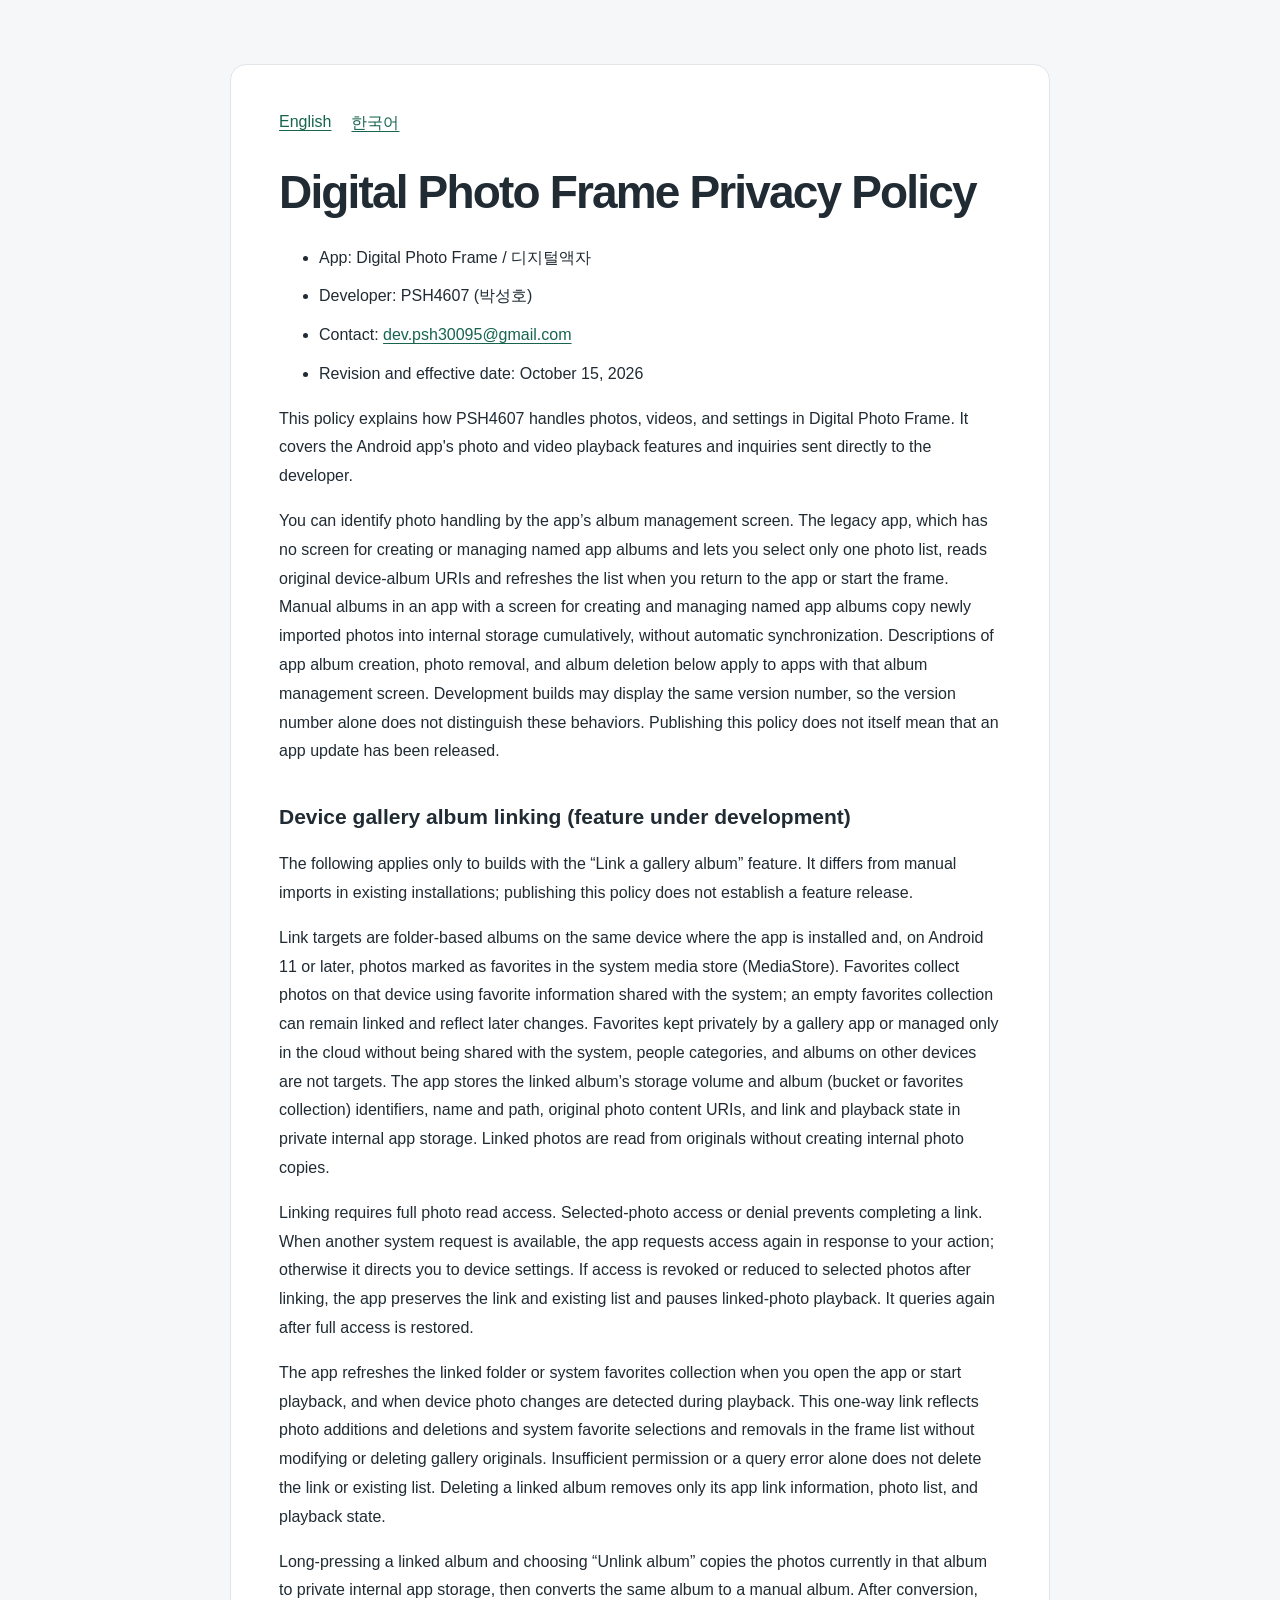
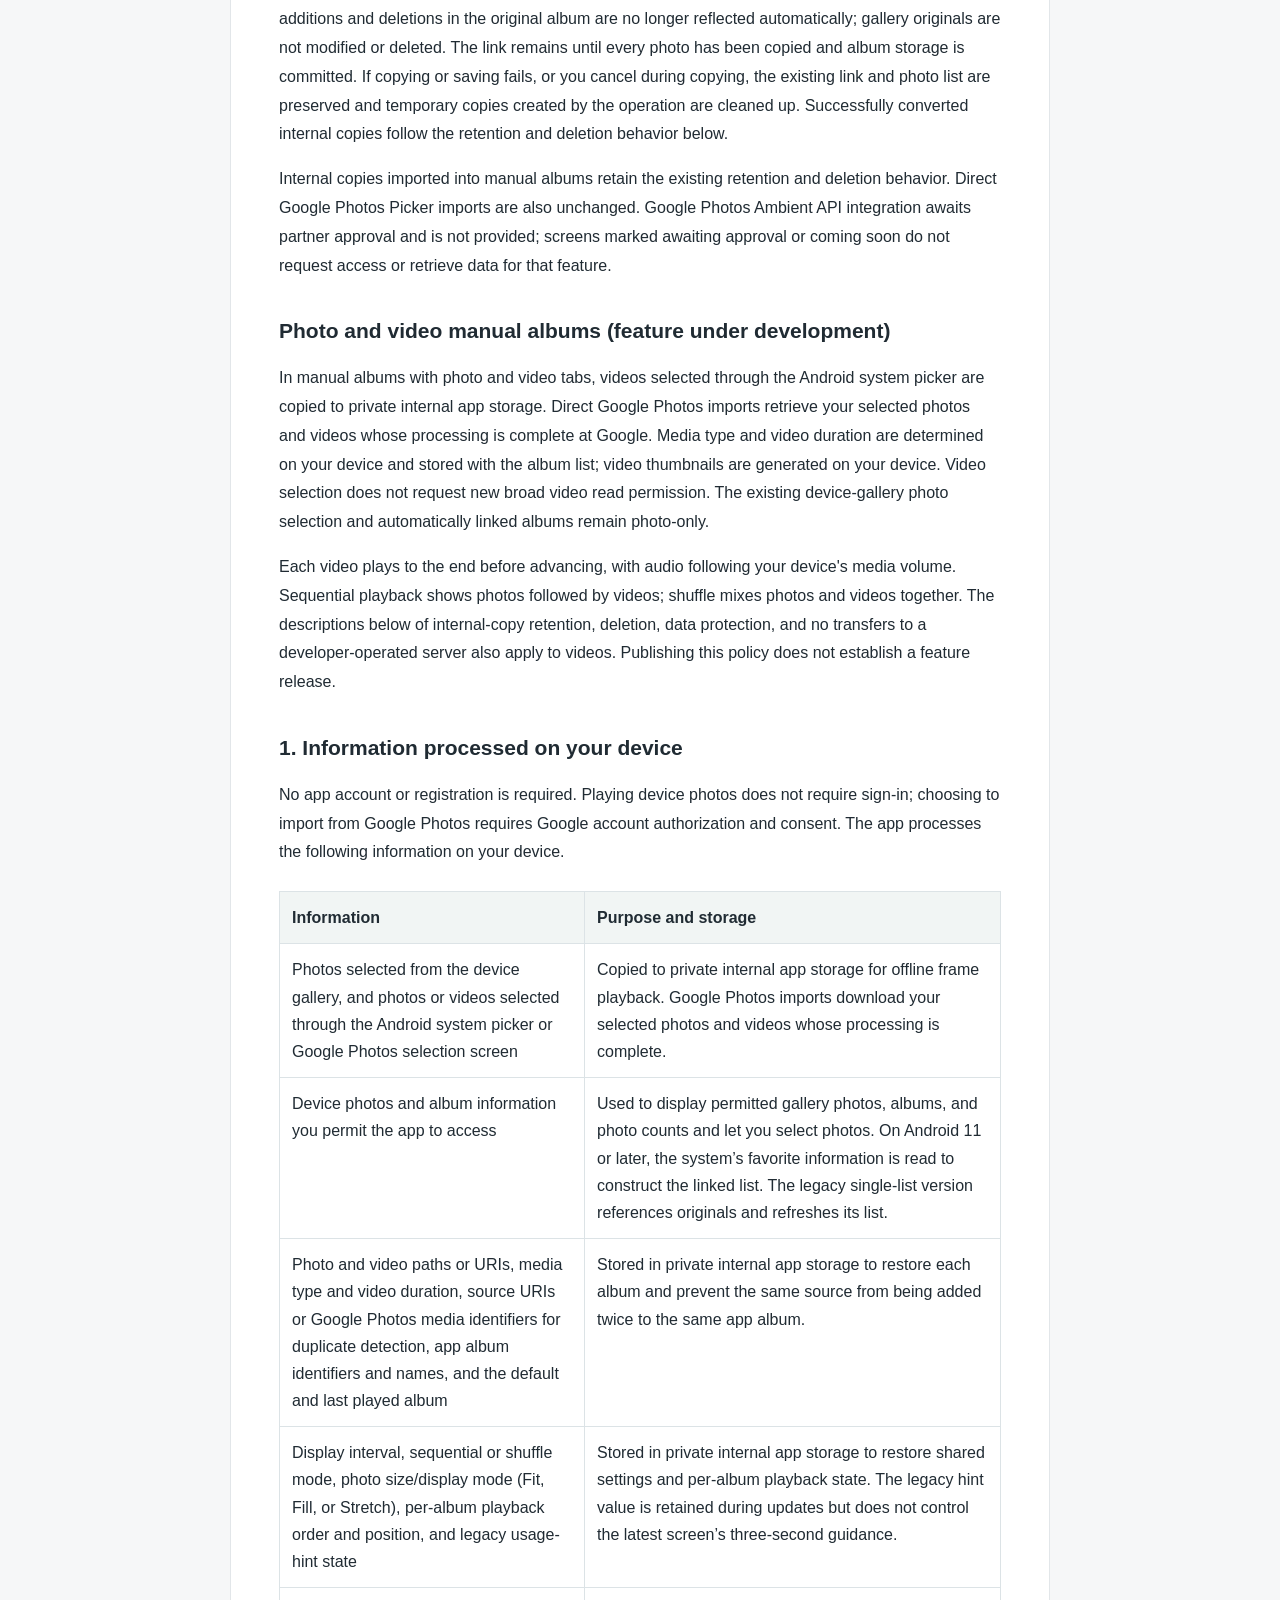
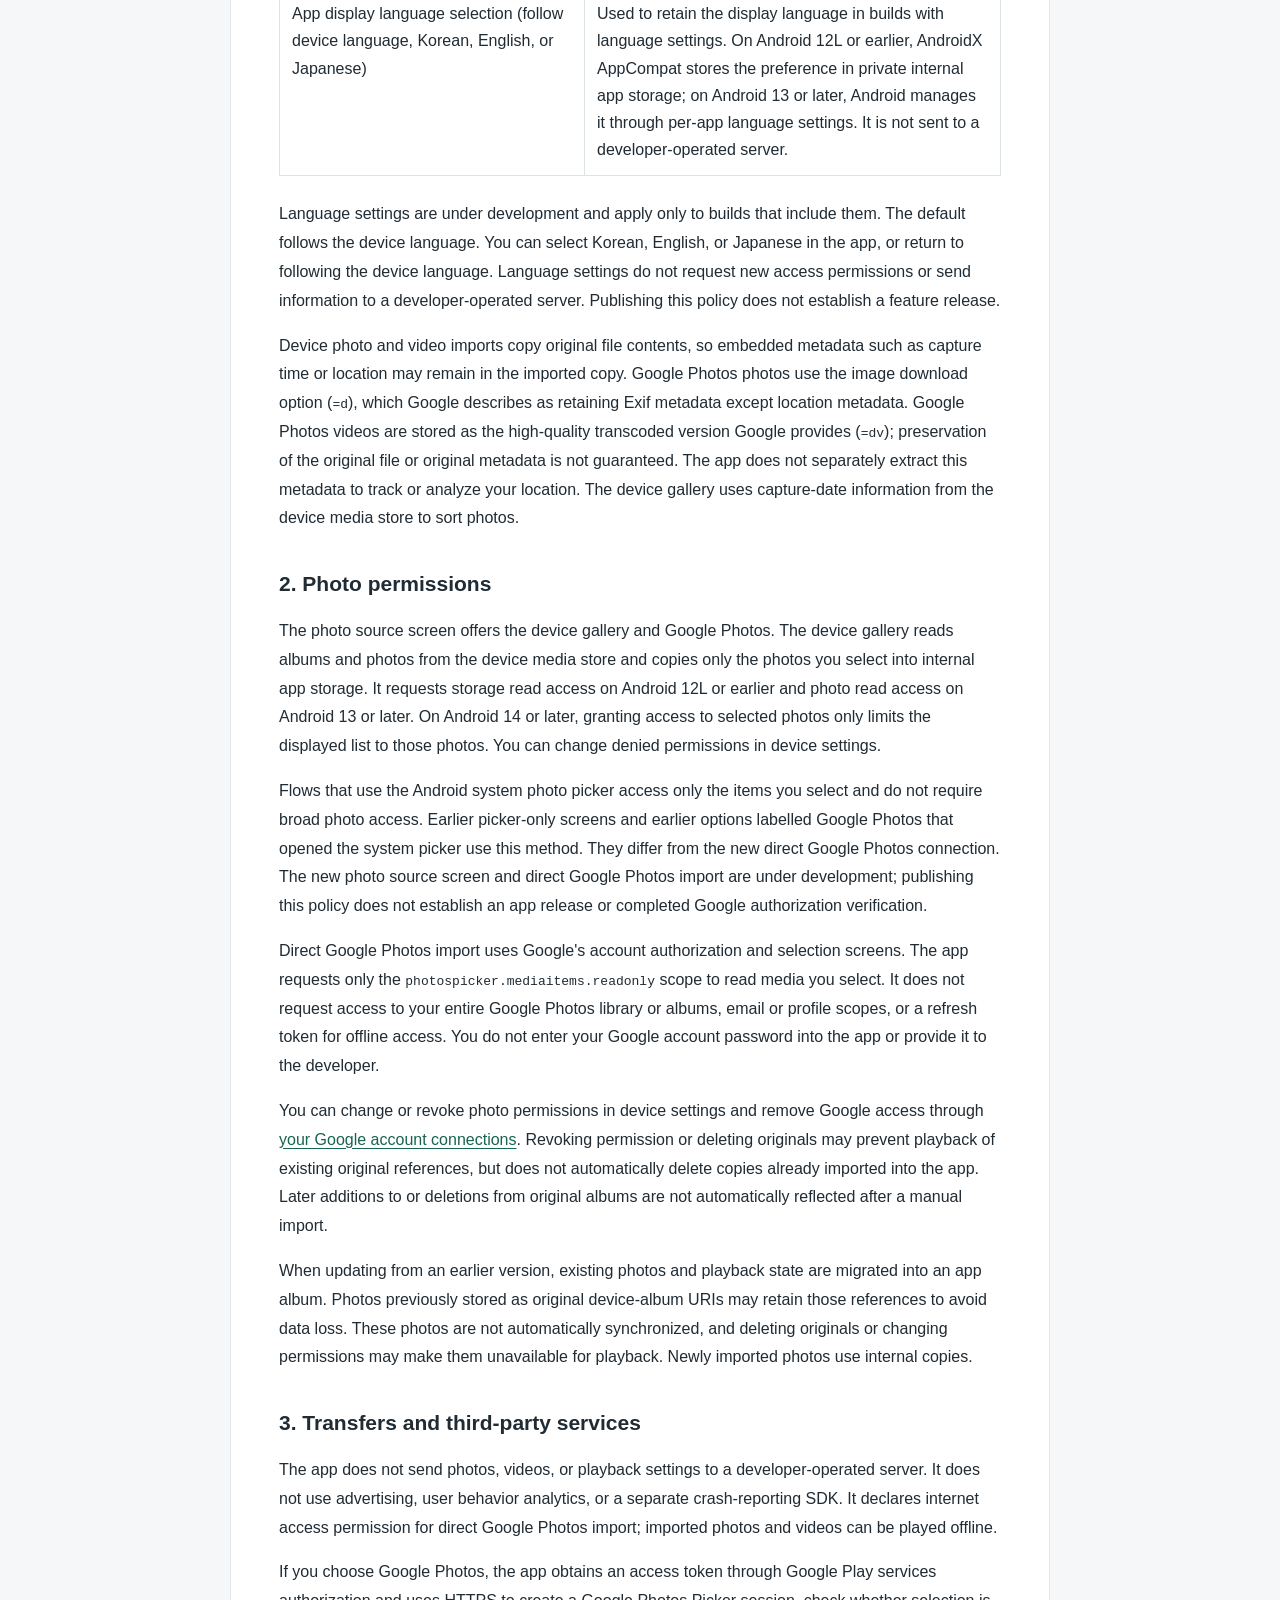
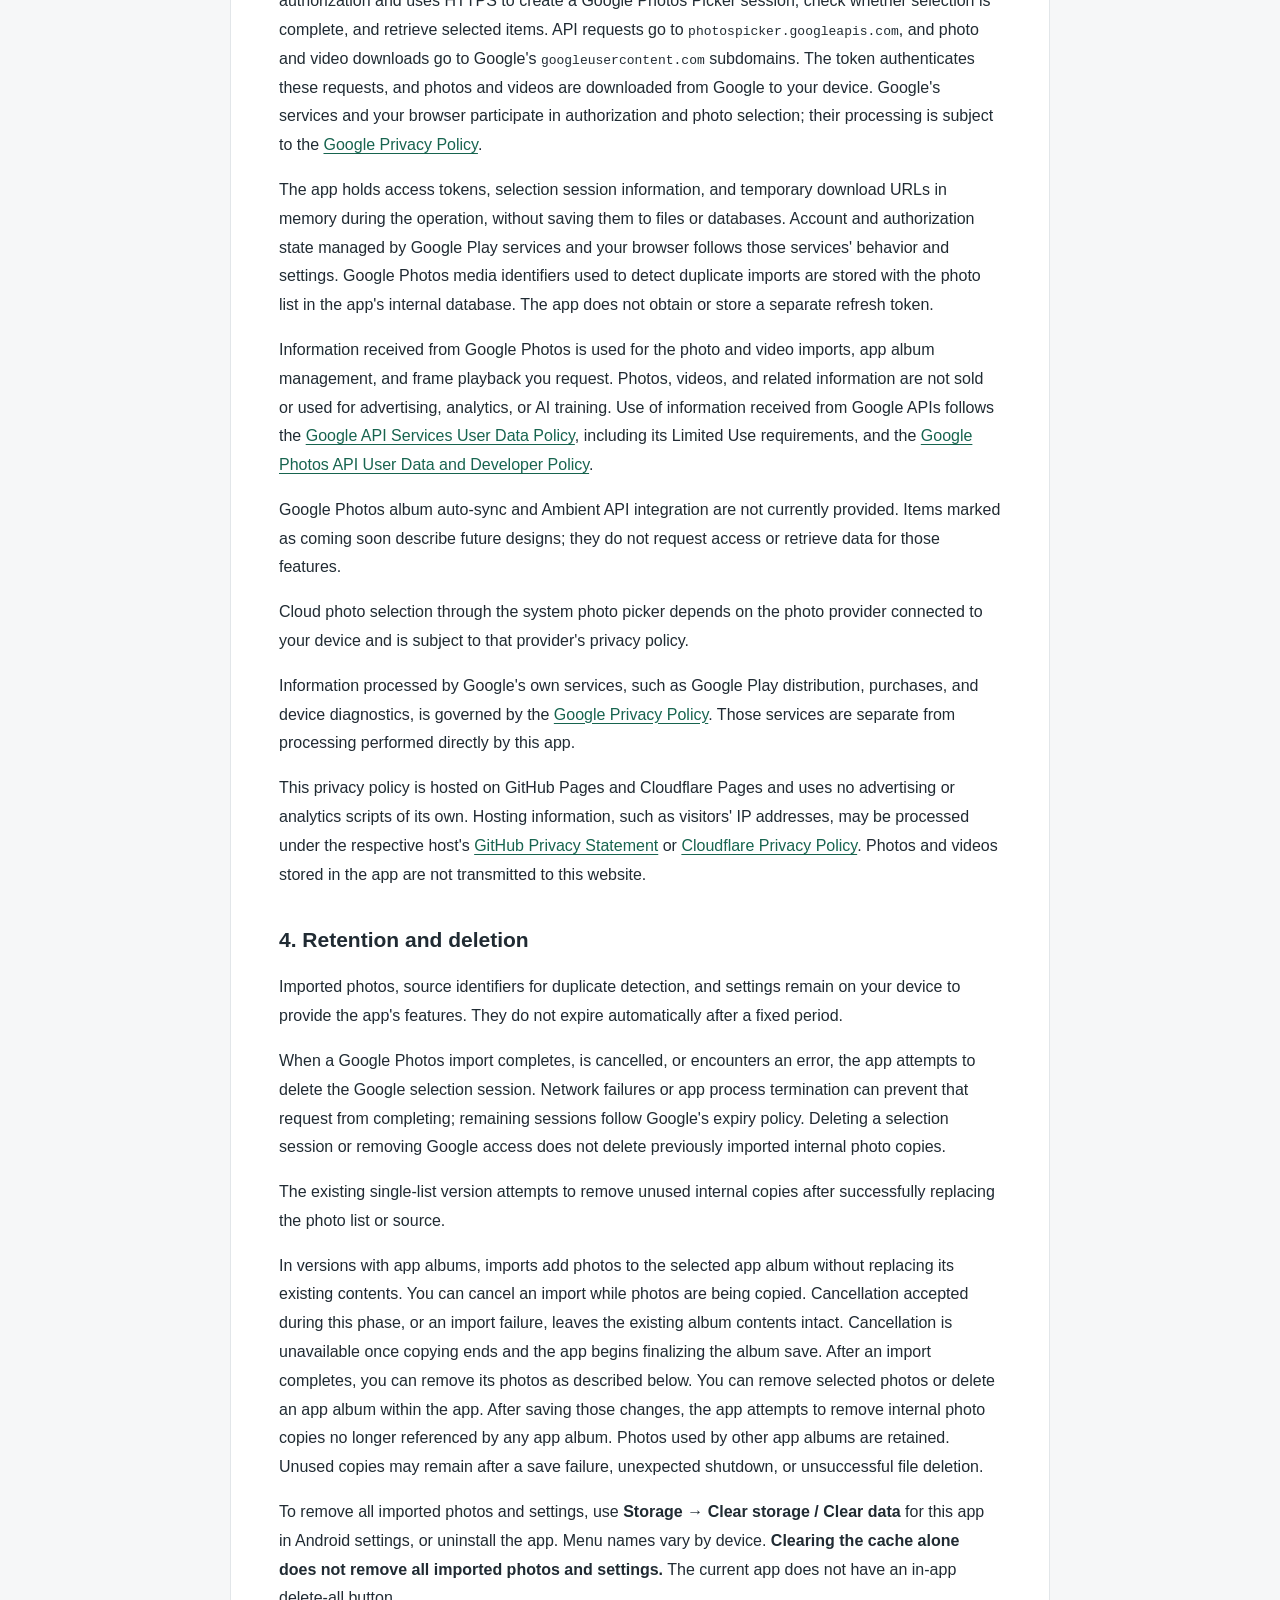
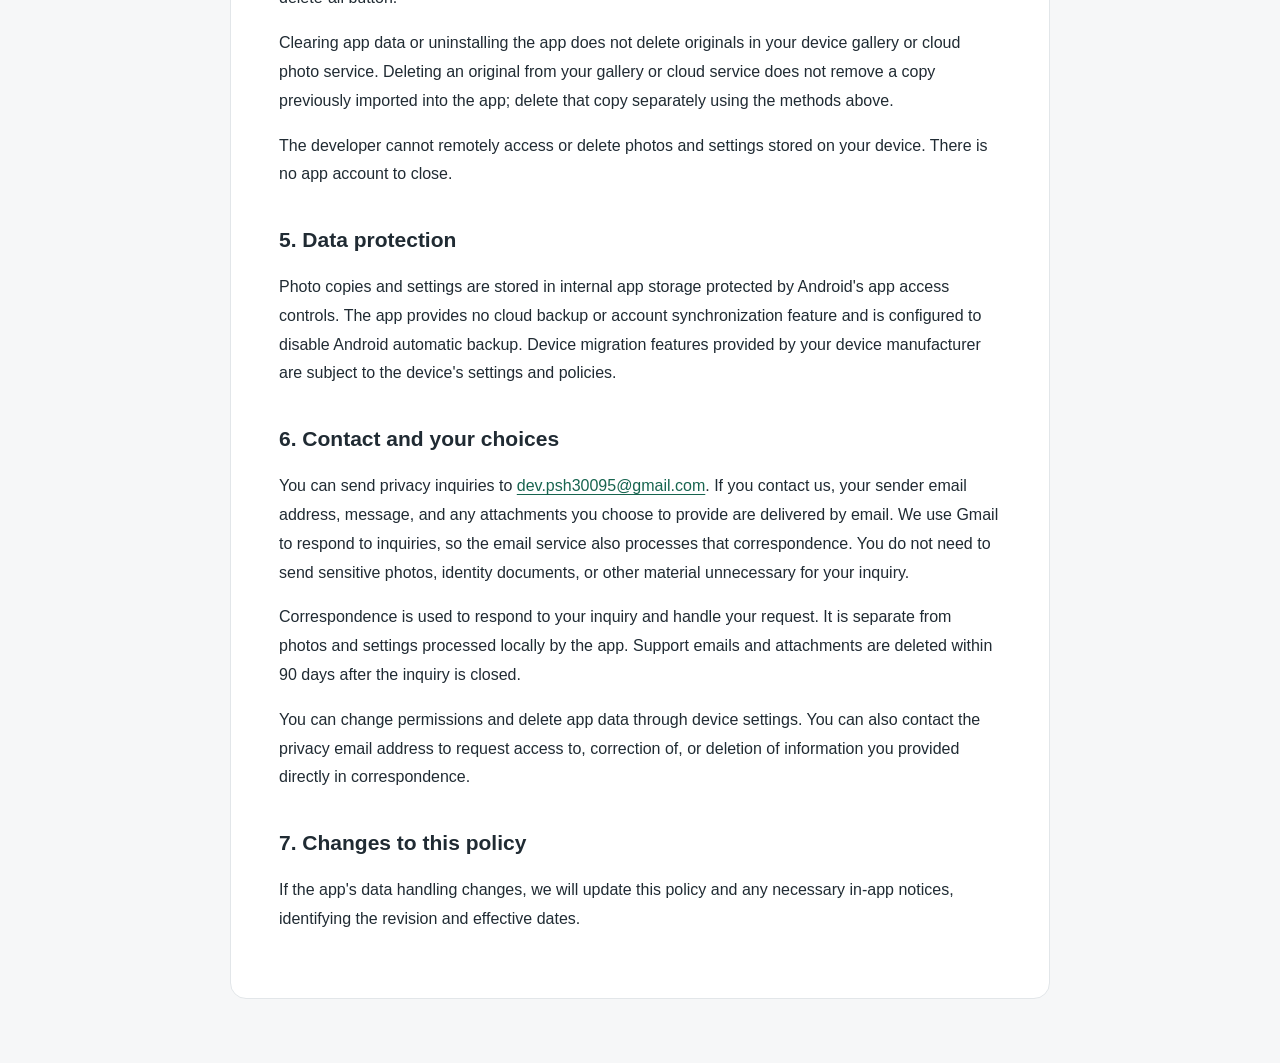
==== commit 7cf85f5e: "docs: clarify Google Photos video download format" ====
--- a/policy/digital-photo-frame/index.html
+++ b/policy/digital-photo-frame/index.html
@@ -62,7 +62,7 @@
 </tbody>
 </table></markdown-accessiblity-table>
 <p>Language settings are under development and apply only to builds that include them. The default follows the device language. You can select Korean, English, or Japanese in the app, or return to following the device language. Language settings do not request new access permissions or send information to a developer-operated server. Publishing this policy does not establish a feature release.</p>
-<p>Device photo and video imports copy original file contents, and Google Photos imports store the original download file provided by Google. Embedded metadata, such as capture time or location, may therefore remain in the imported copy. The app does not separately extract this metadata to track or analyze your location. The device gallery uses capture-date information from the device media store to sort photos.</p>
+<p>Device photo and video imports copy original file contents, so embedded metadata such as capture time or location may remain in the imported copy. Google Photos photos use the image download option (<code class="notranslate">=d</code>), which Google describes as retaining Exif metadata except location metadata. Google Photos videos are stored as the high-quality transcoded version Google provides (<code class="notranslate">=dv</code>); preservation of the original file or original metadata is not guaranteed. The app does not separately extract this metadata to track or analyze your location. The device gallery uses capture-date information from the device media store to sort photos.</p>
 <h2>2. Photo permissions</h2>
 <p>The photo source screen offers the device gallery and Google Photos. The device gallery reads albums and photos from the device media store and copies only the photos you select into internal app storage. It requests storage read access on Android 12L or earlier and photo read access on Android 13 or later. On Android 14 or later, granting access to selected photos only limits the displayed list to those photos. You can change denied permissions in device settings.</p>
 <p>Flows that use the Android system photo picker access only the items you select and do not require broad photo access. Earlier picker-only screens and earlier options labelled Google Photos that opened the system picker use this method. They differ from the new direct Google Photos connection. The new photo source screen and direct Google Photos import are under development; publishing this policy does not establish an app release or completed Google authorization verification.</p>
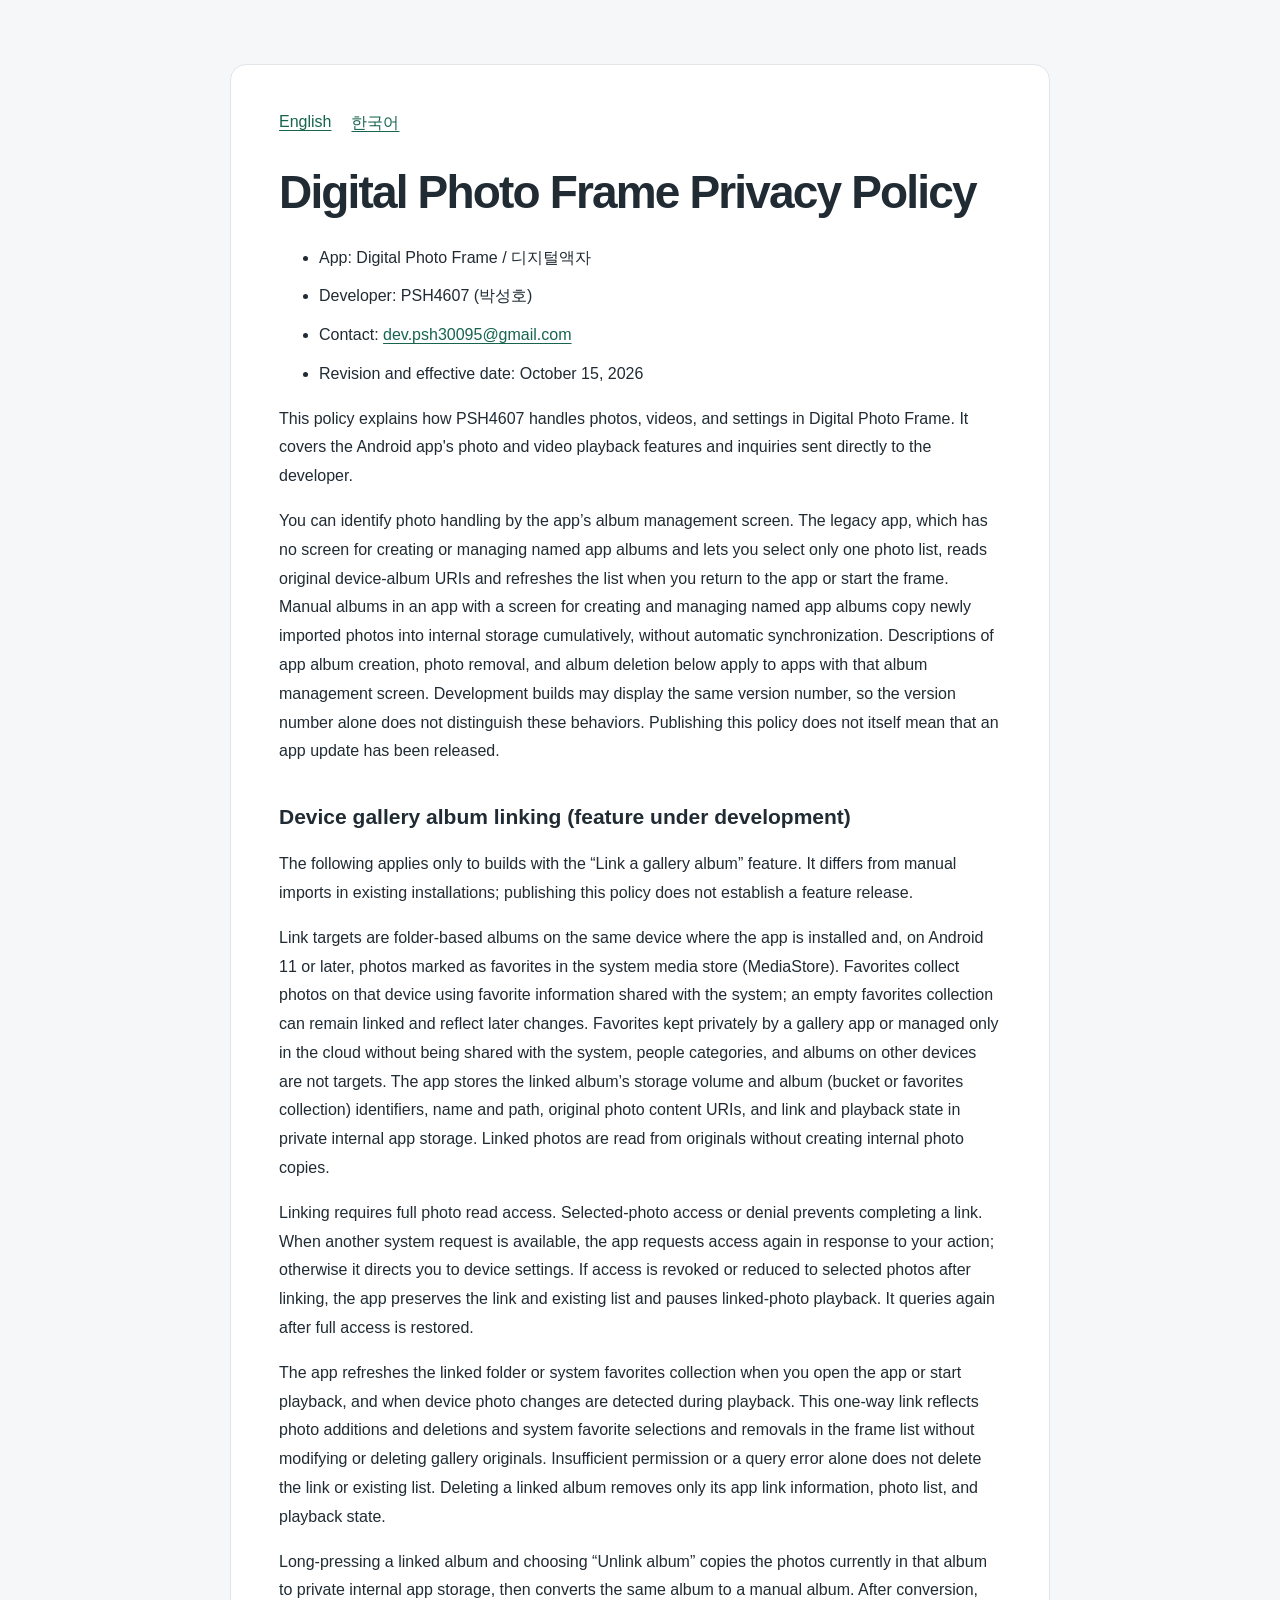
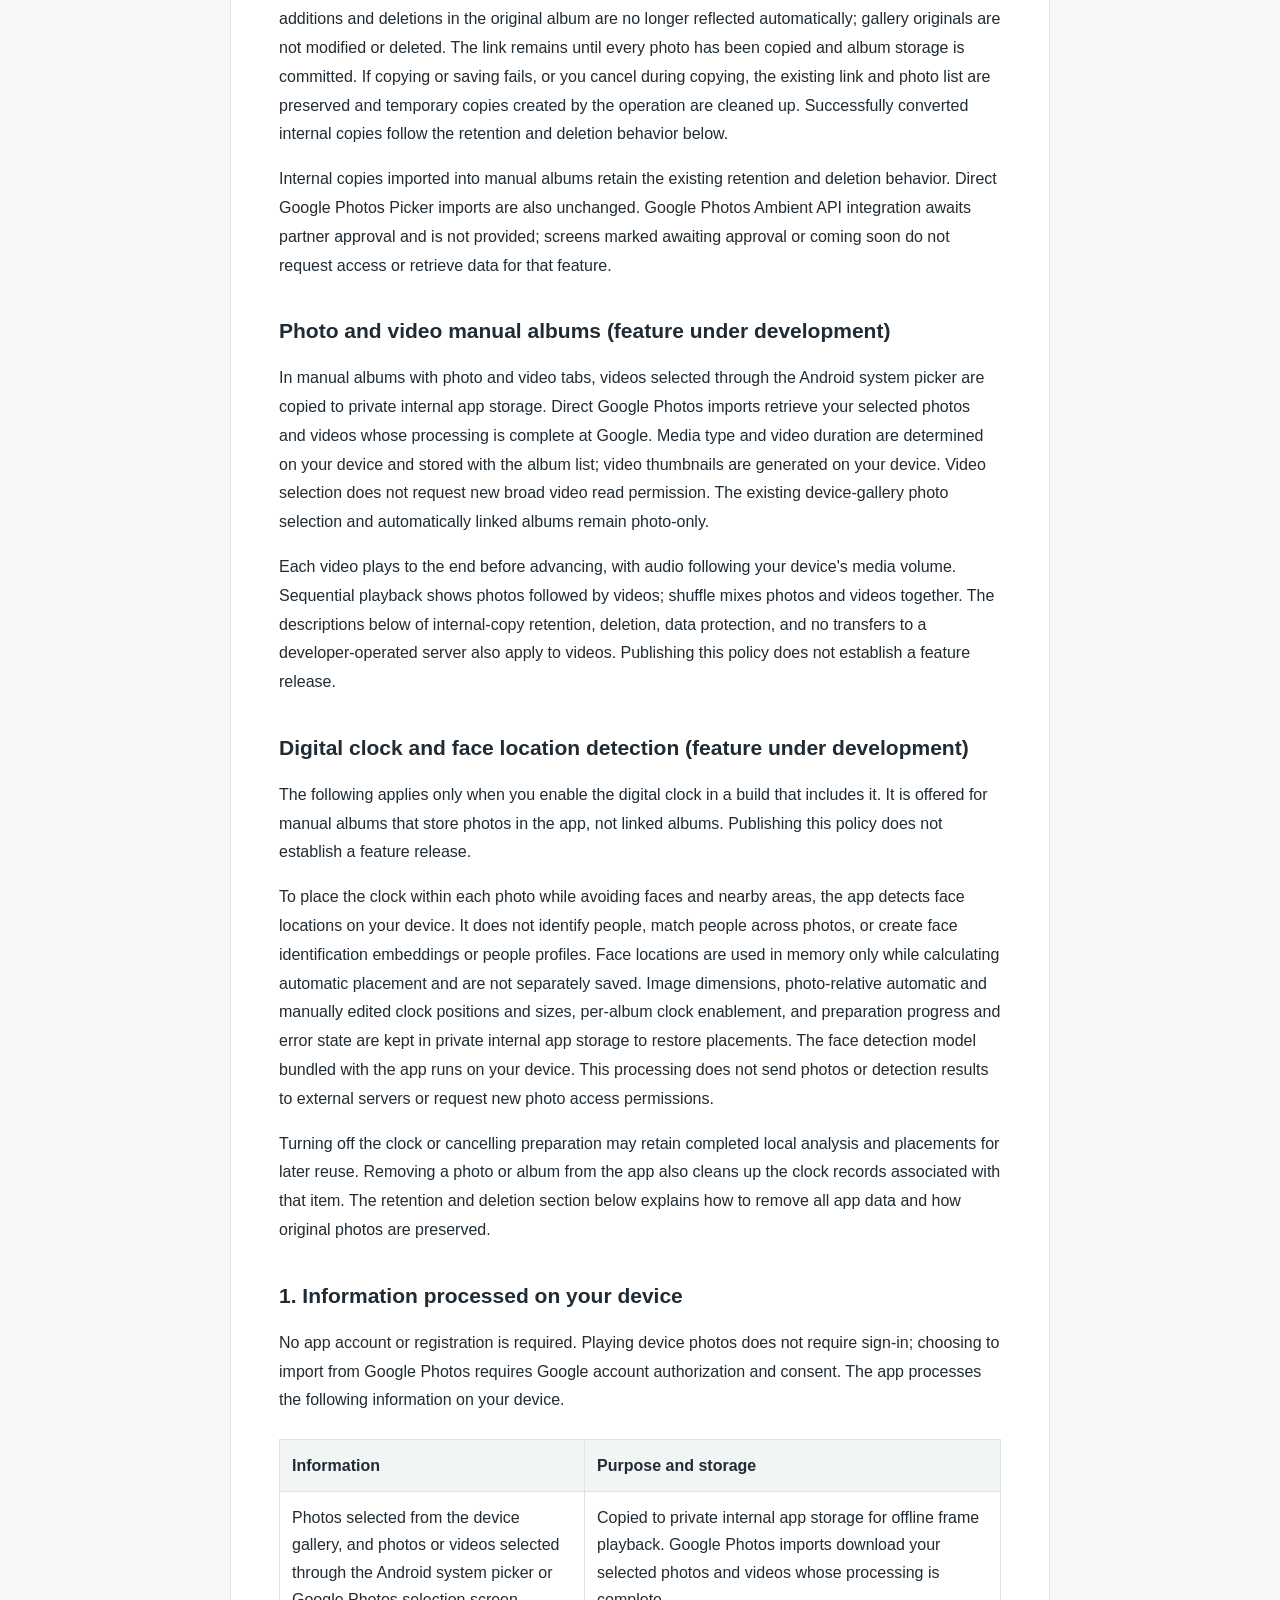
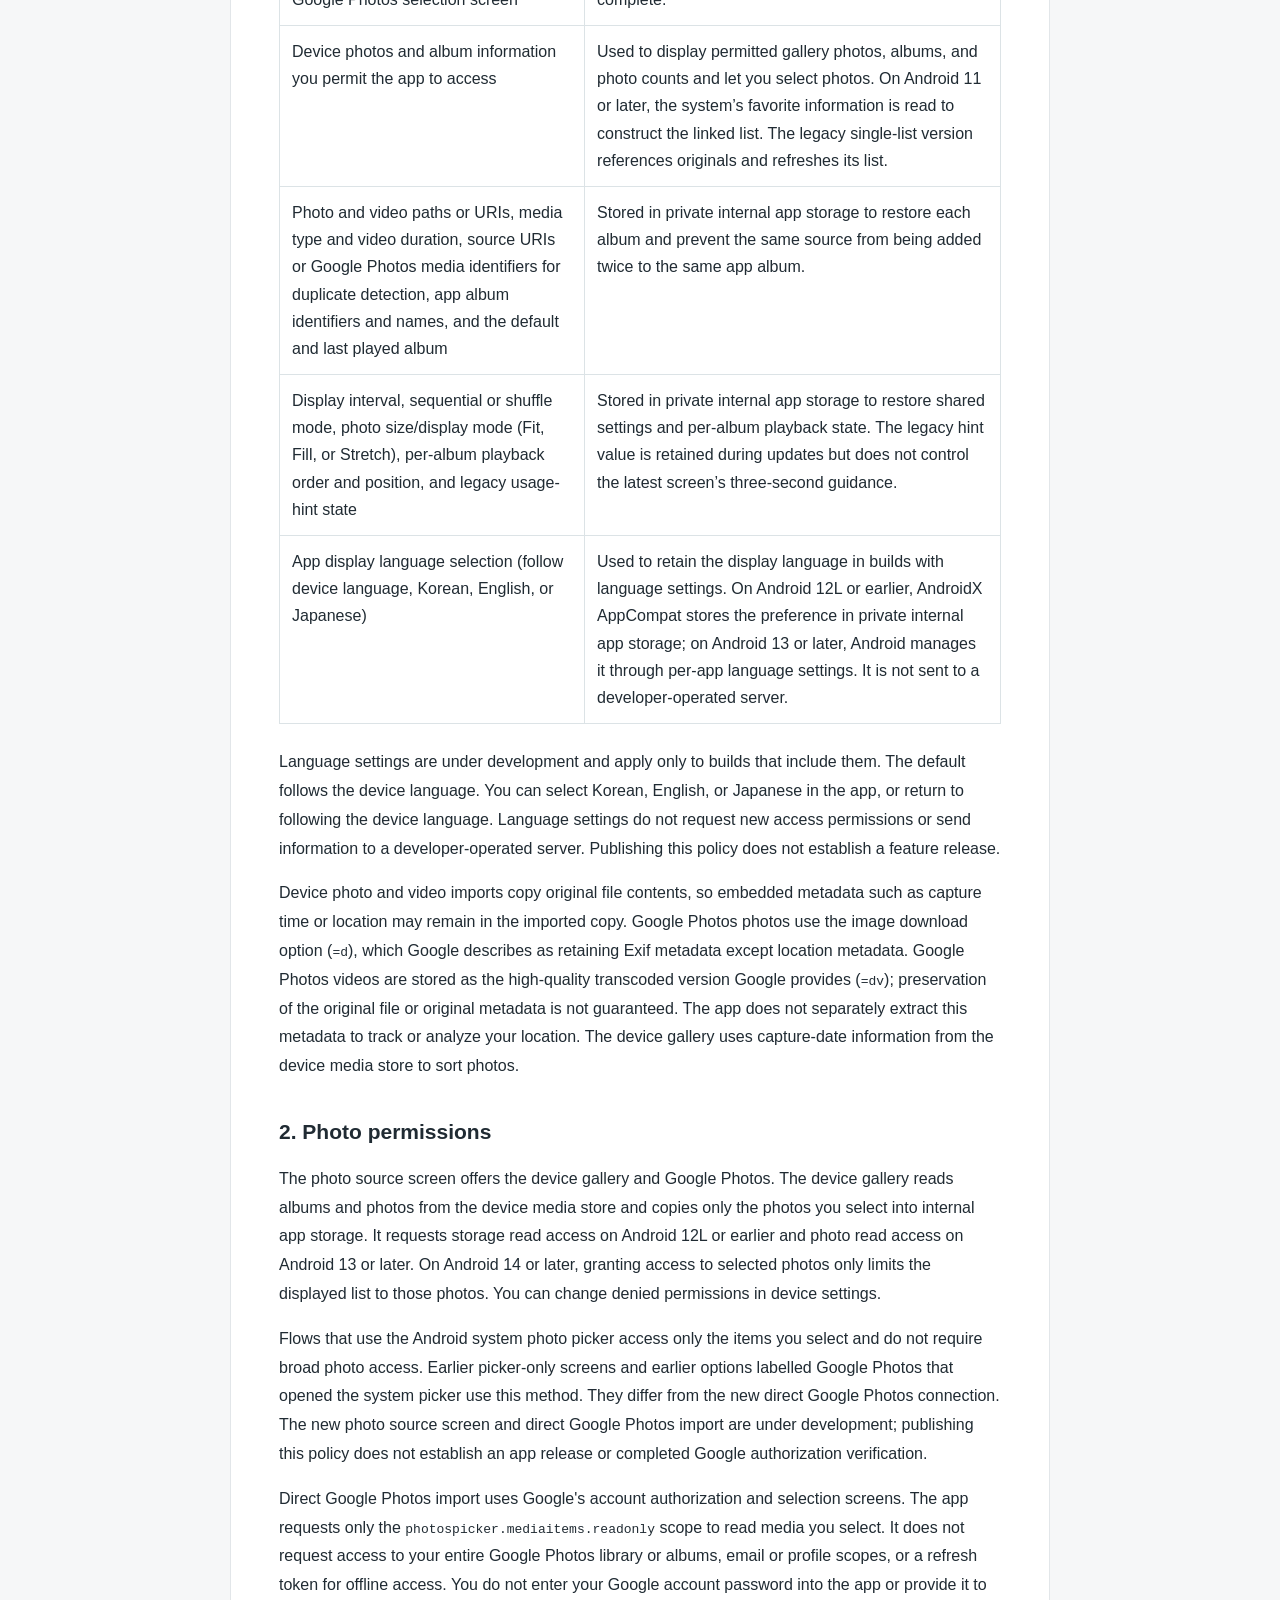
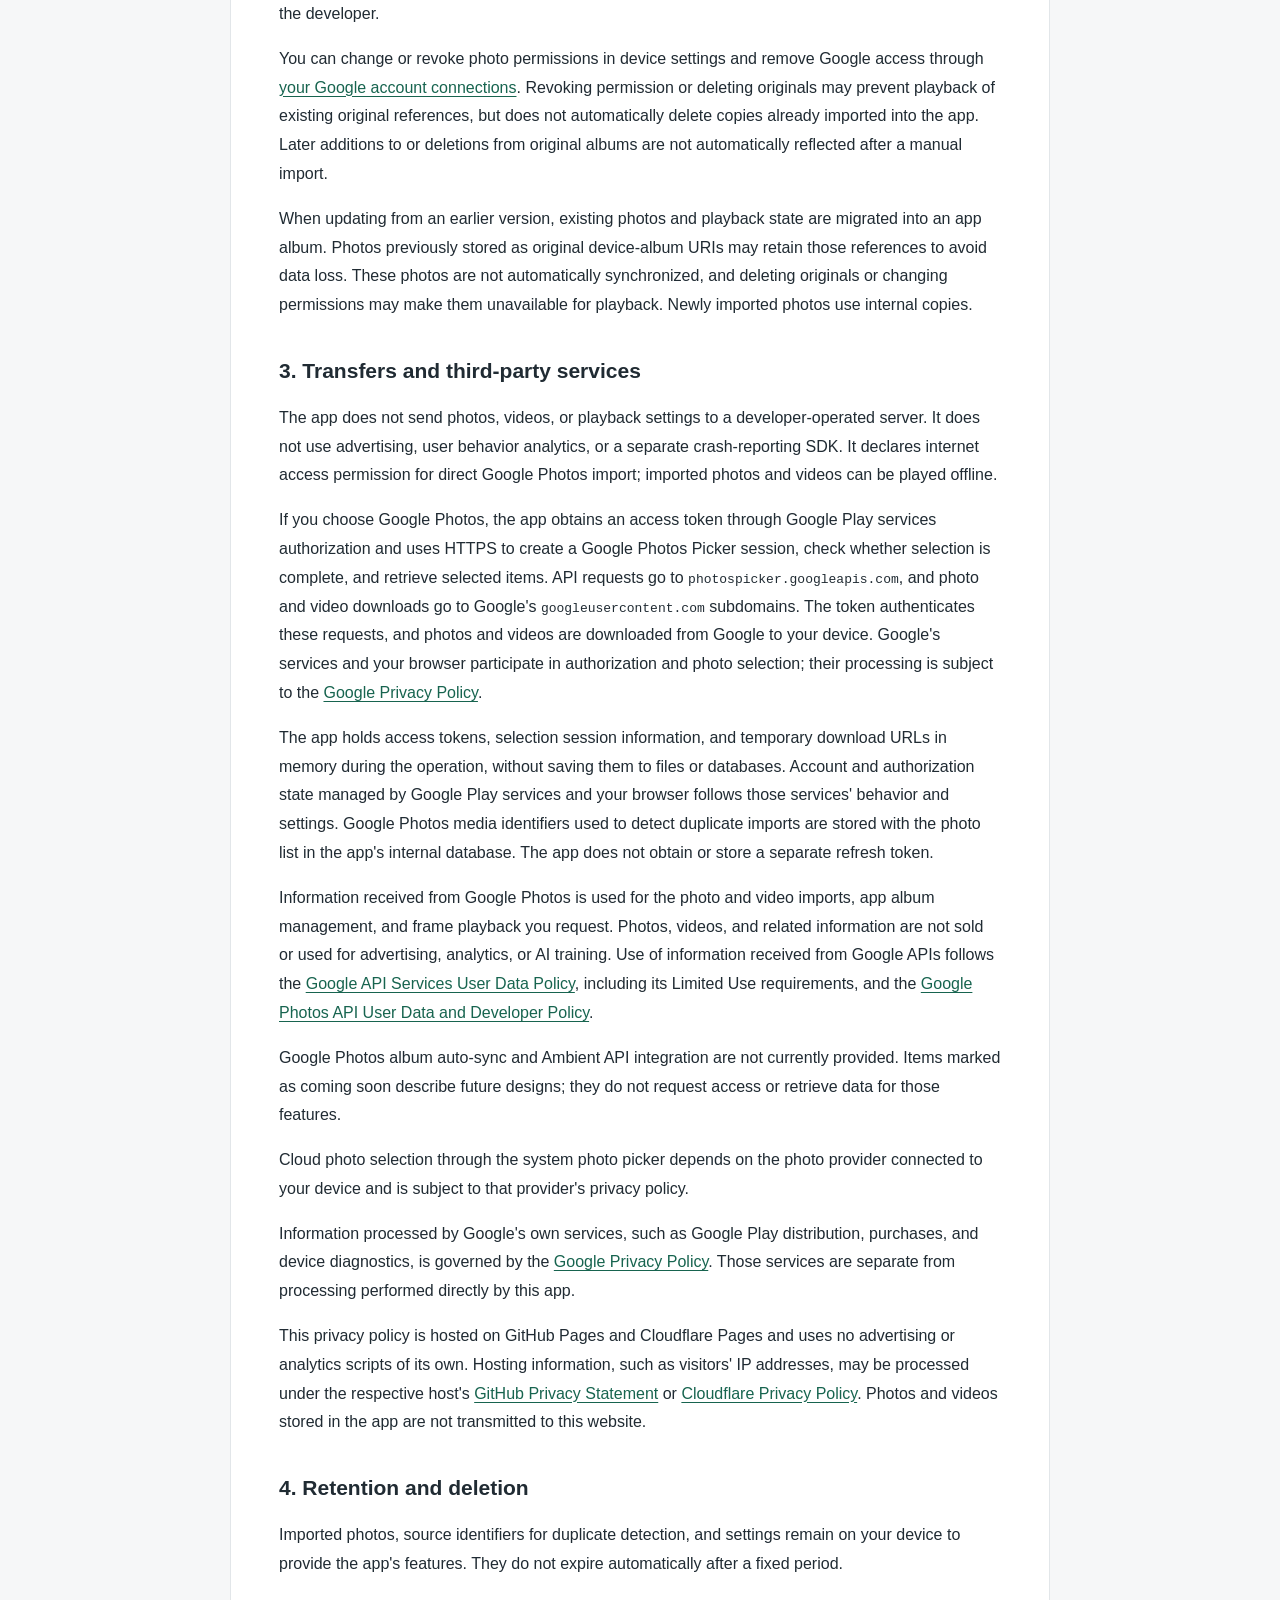
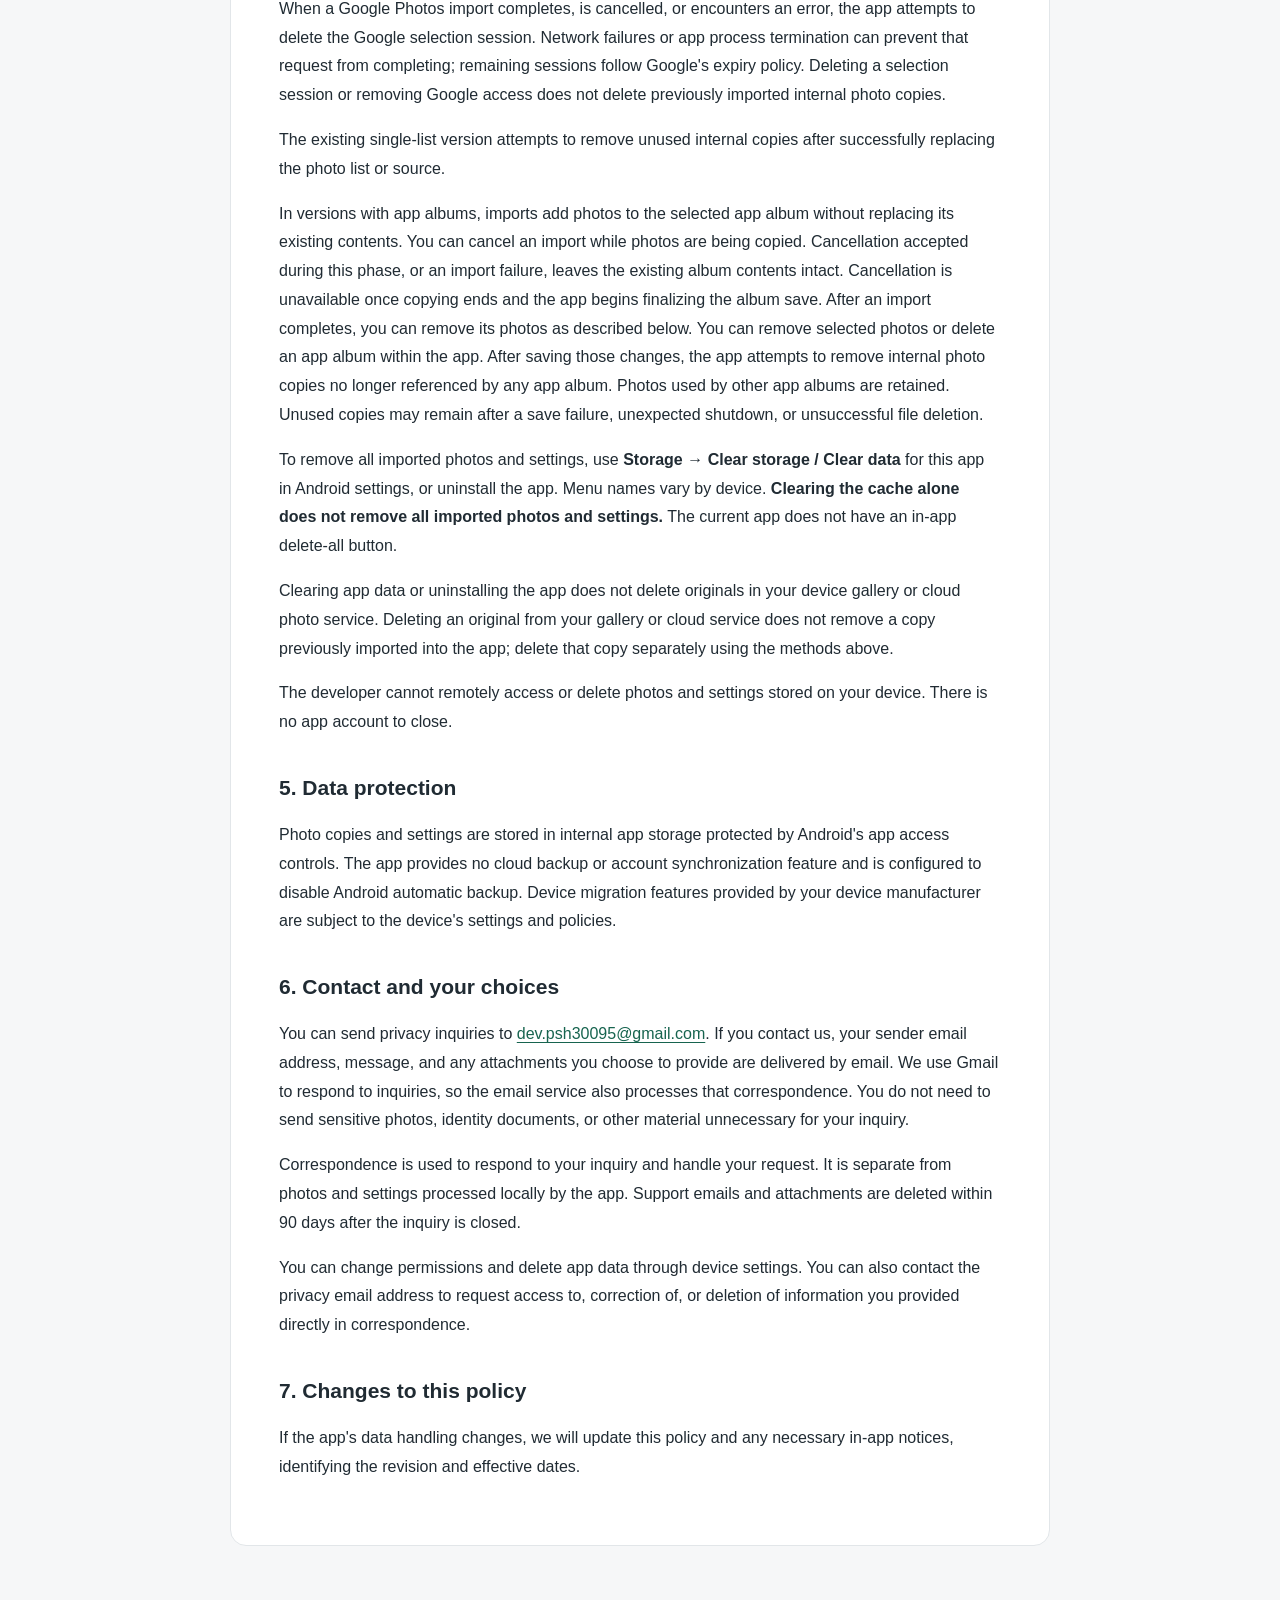
==== commit 4a369e23: "docs: disclose local digital clock face detection" ====
--- a/policy/digital-photo-frame/index.html
+++ b/policy/digital-photo-frame/index.html
@@ -29,6 +29,10 @@
 <h2>Photo and video manual albums (feature under development)</h2>
 <p>In manual albums with photo and video tabs, videos selected through the Android system picker are copied to private internal app storage. Direct Google Photos imports retrieve your selected photos and videos whose processing is complete at Google. Media type and video duration are determined on your device and stored with the album list; video thumbnails are generated on your device. Video selection does not request new broad video read permission. The existing device-gallery photo selection and automatically linked albums remain photo-only.</p>
 <p>Each video plays to the end before advancing, with audio following your device's media volume. Sequential playback shows photos followed by videos; shuffle mixes photos and videos together. The descriptions below of internal-copy retention, deletion, data protection, and no transfers to a developer-operated server also apply to videos. Publishing this policy does not establish a feature release.</p>
+<h2>Digital clock and face location detection (feature under development)</h2>
+<p>The following applies only when you enable the digital clock in a build that includes it. It is offered for manual albums that store photos in the app, not linked albums. Publishing this policy does not establish a feature release.</p>
+<p>To place the clock within each photo while avoiding faces and nearby areas, the app detects face locations on your device. It does not identify people, match people across photos, or create face identification embeddings or people profiles. Face locations are used in memory only while calculating automatic placement and are not separately saved. Image dimensions, photo-relative automatic and manually edited clock positions and sizes, per-album clock enablement, and preparation progress and error state are kept in private internal app storage to restore placements. The face detection model bundled with the app runs on your device. This processing does not send photos or detection results to external servers or request new photo access permissions.</p>
+<p>Turning off the clock or cancelling preparation may retain completed local analysis and placements for later reuse. Removing a photo or album from the app also cleans up the clock records associated with that item. The retention and deletion section below explains how to remove all app data and how original photos are preserved.</p>
 <h2>1. Information processed on your device</h2>
 <p>No app account or registration is required. Playing device photos does not require sign-in; choosing to import from Google Photos requires Google account authorization and consent. The app processes the following information on your device.</p>
 <markdown-accessiblity-table><table role="table">
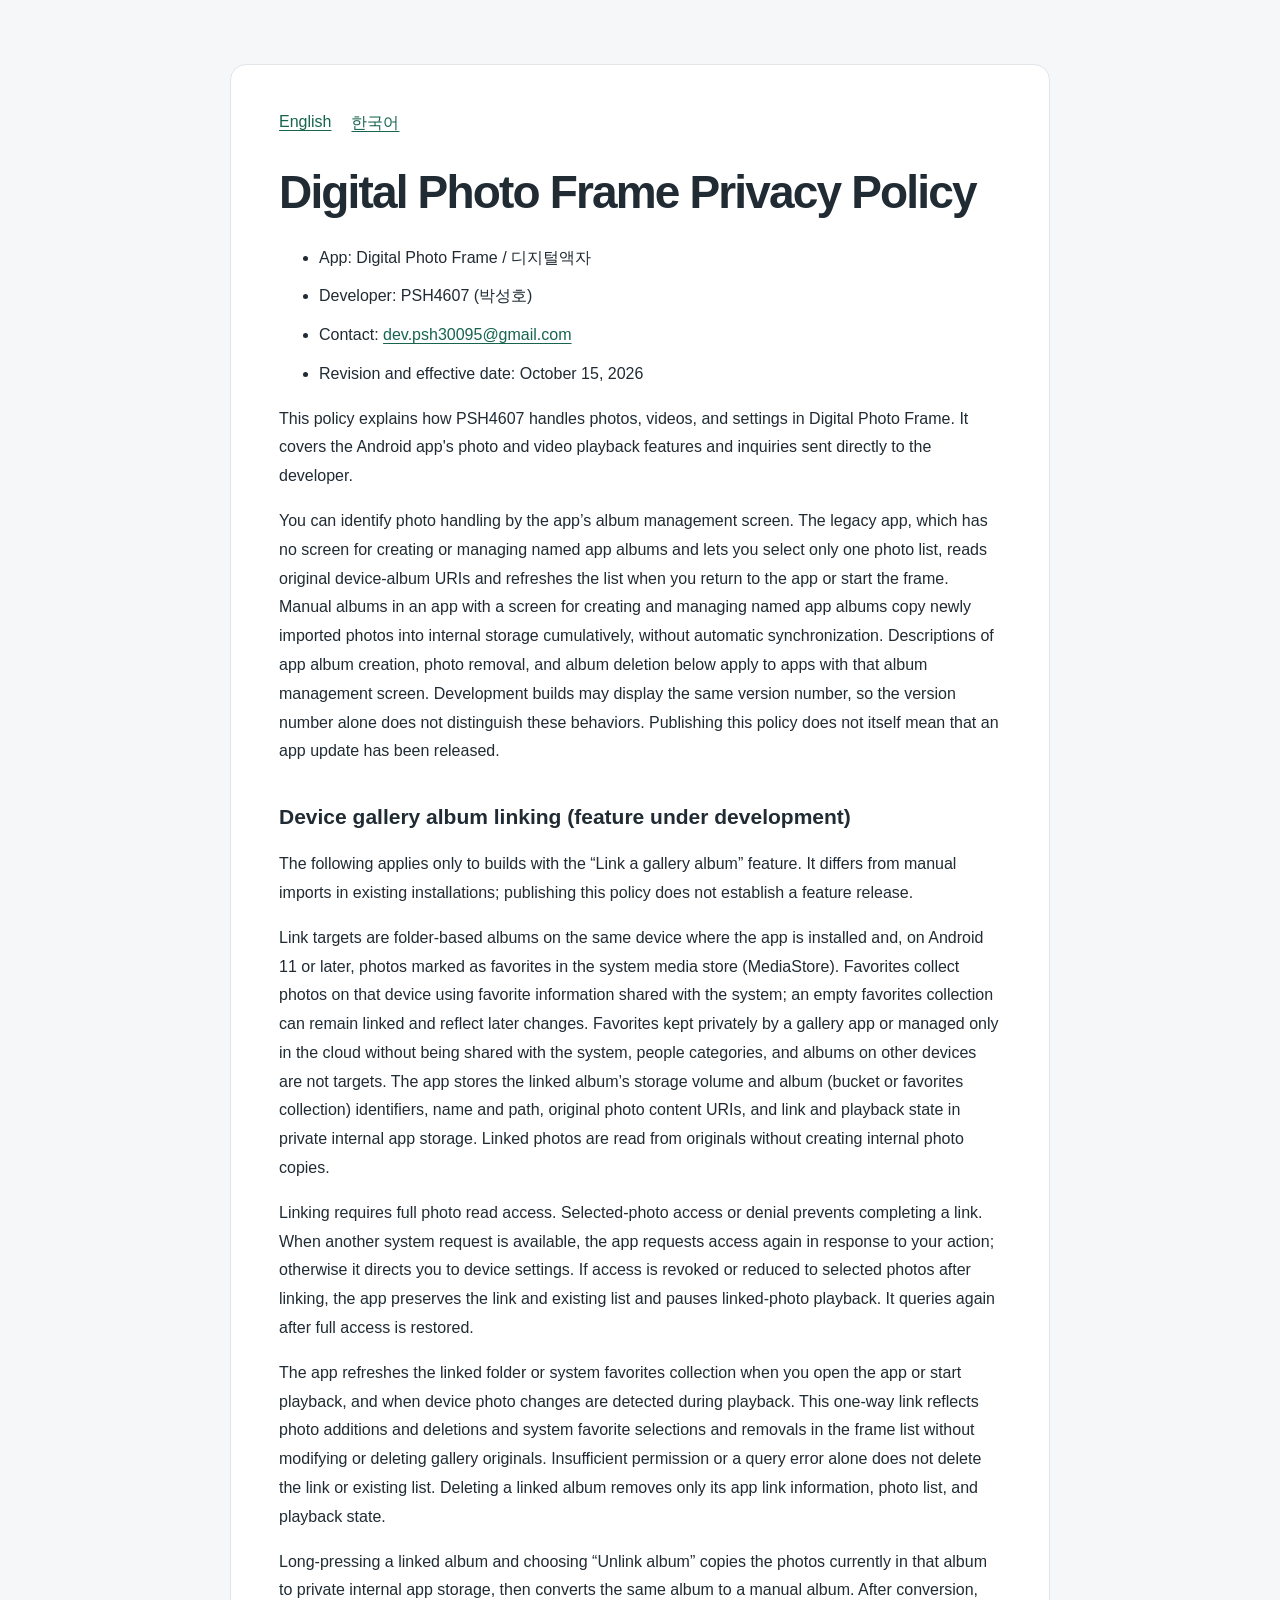
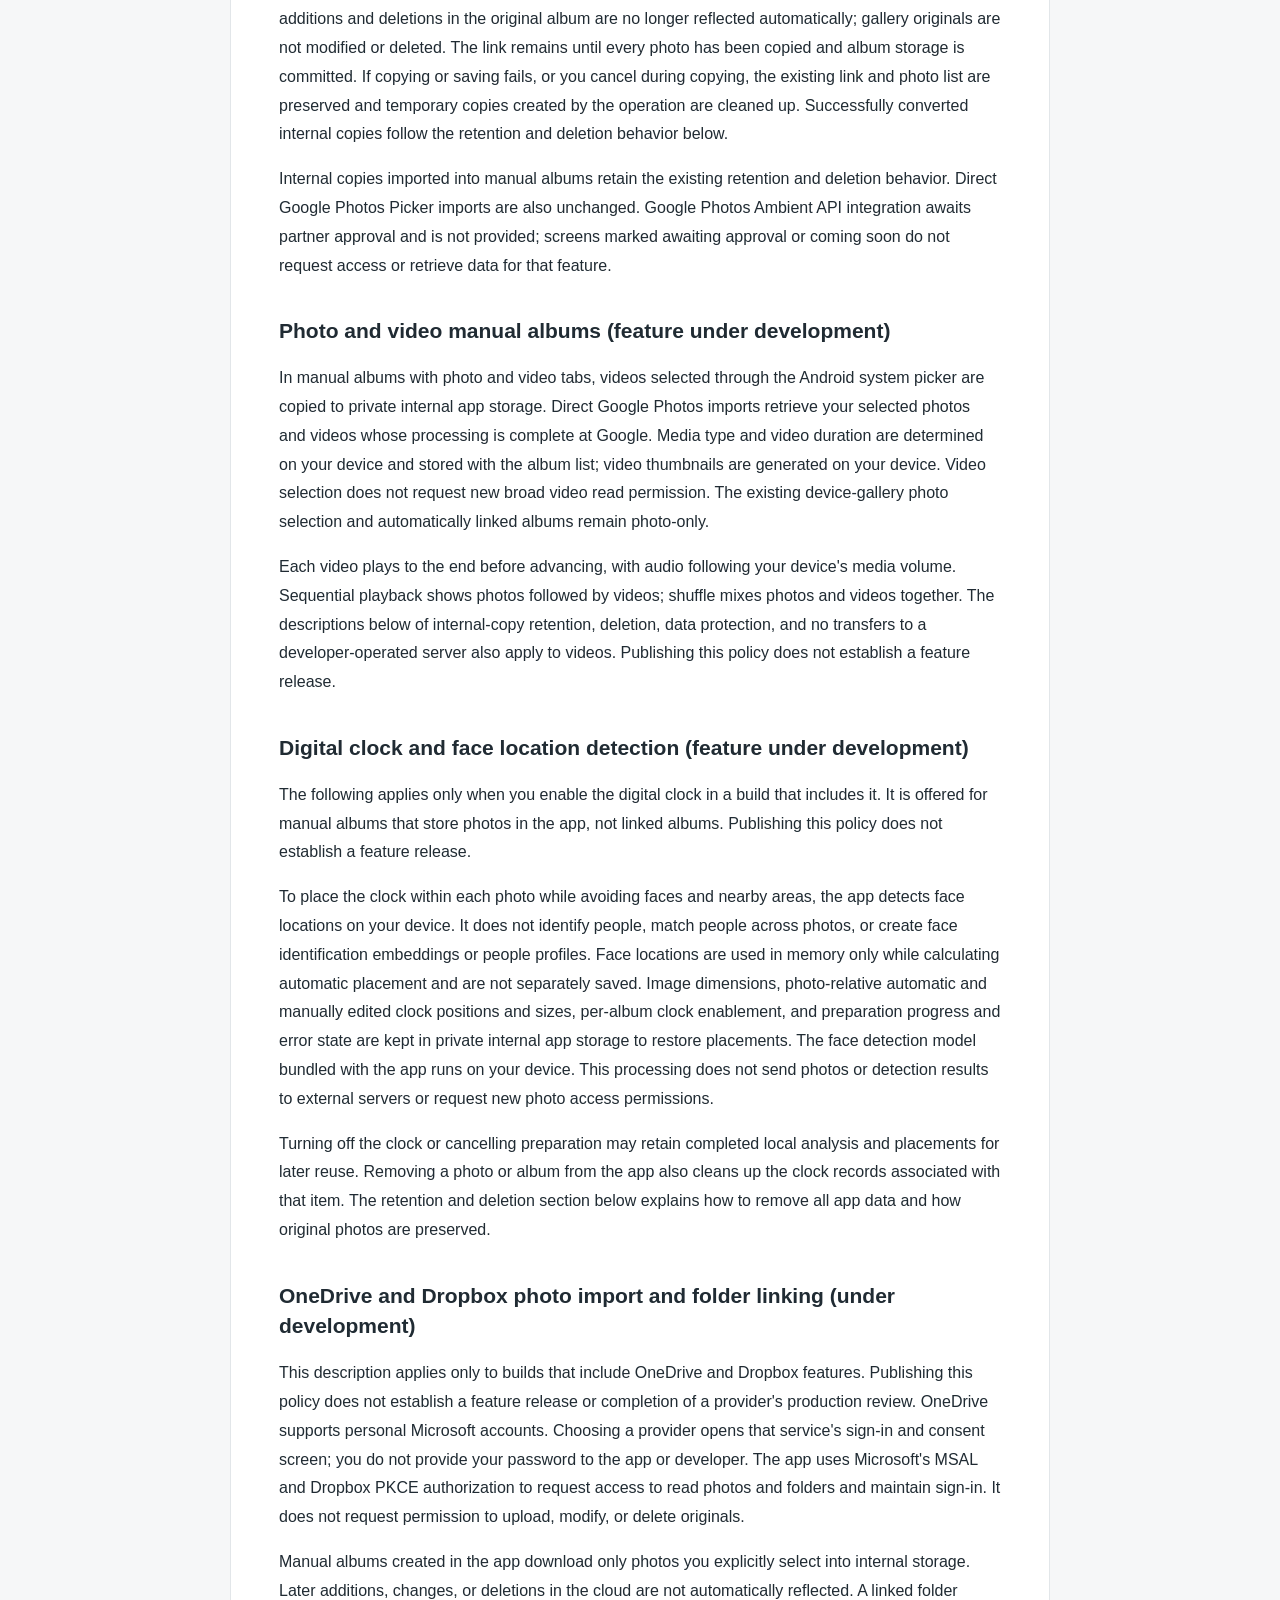
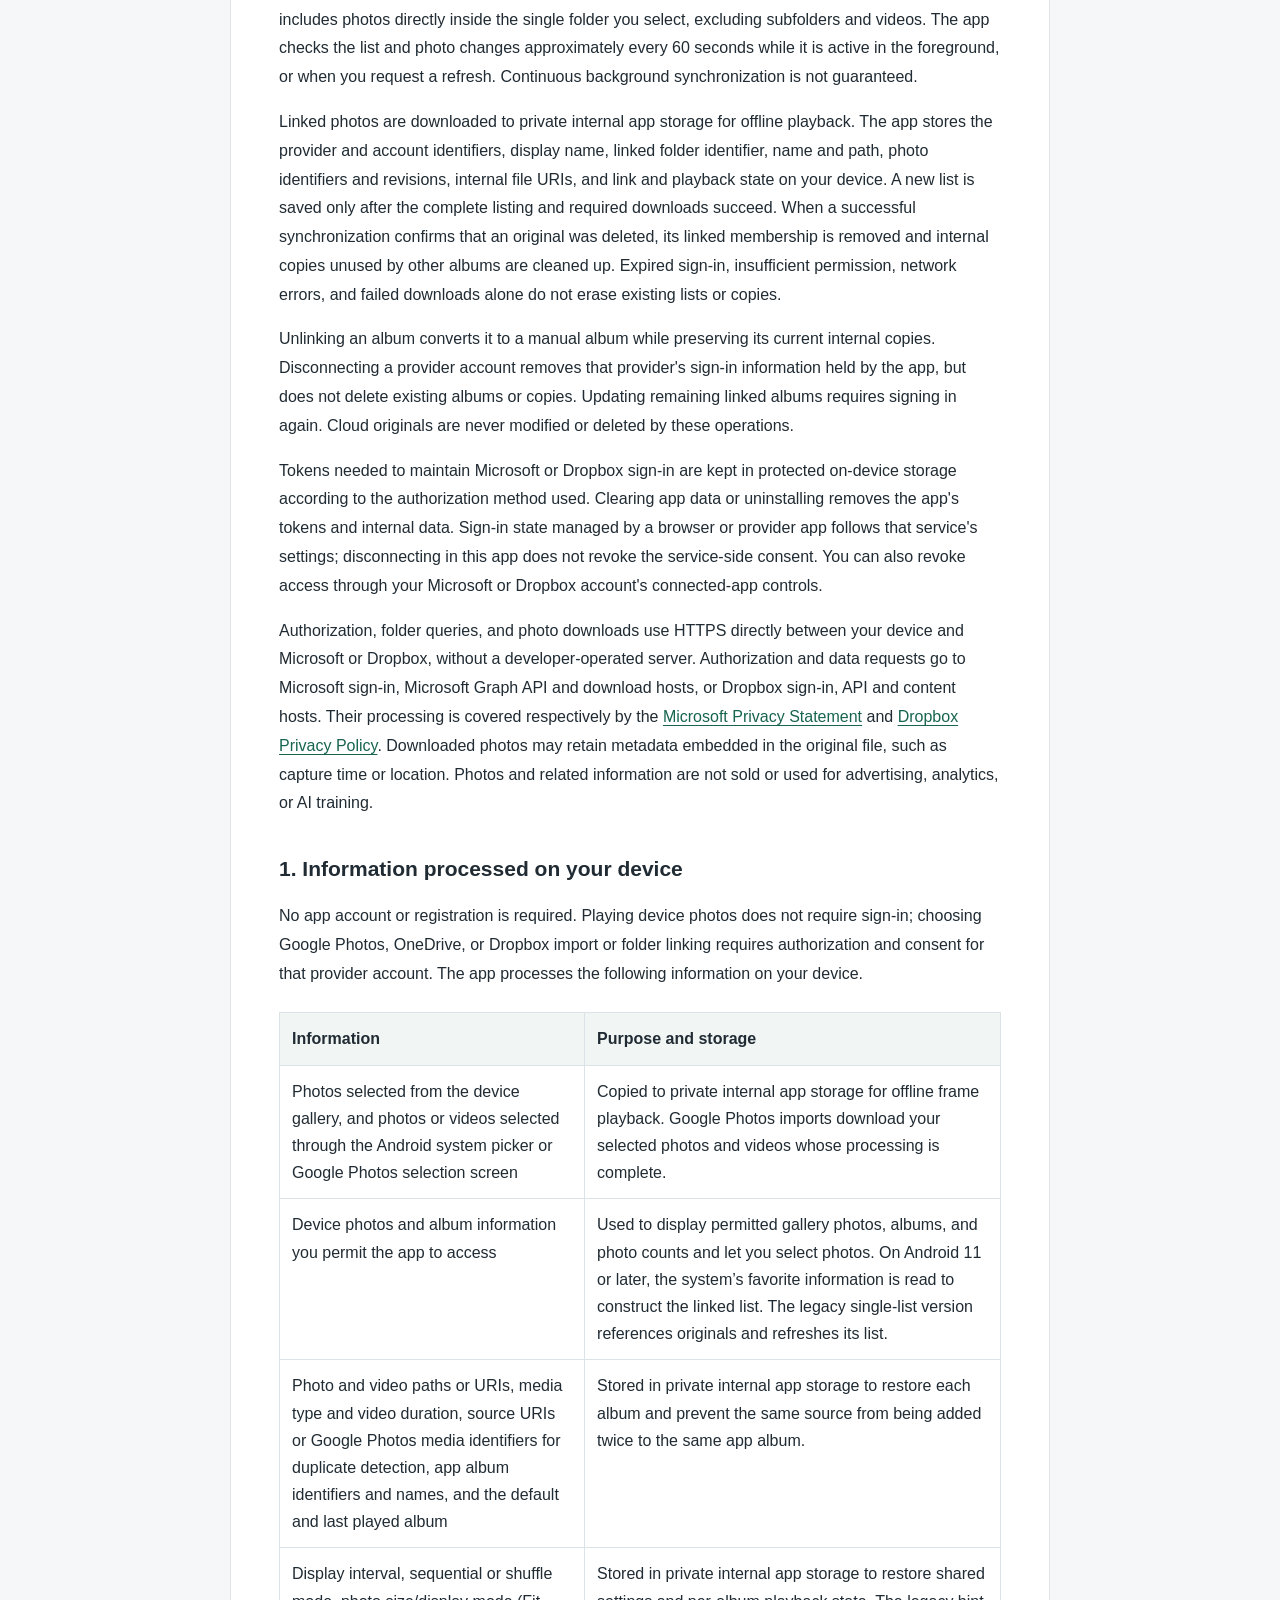
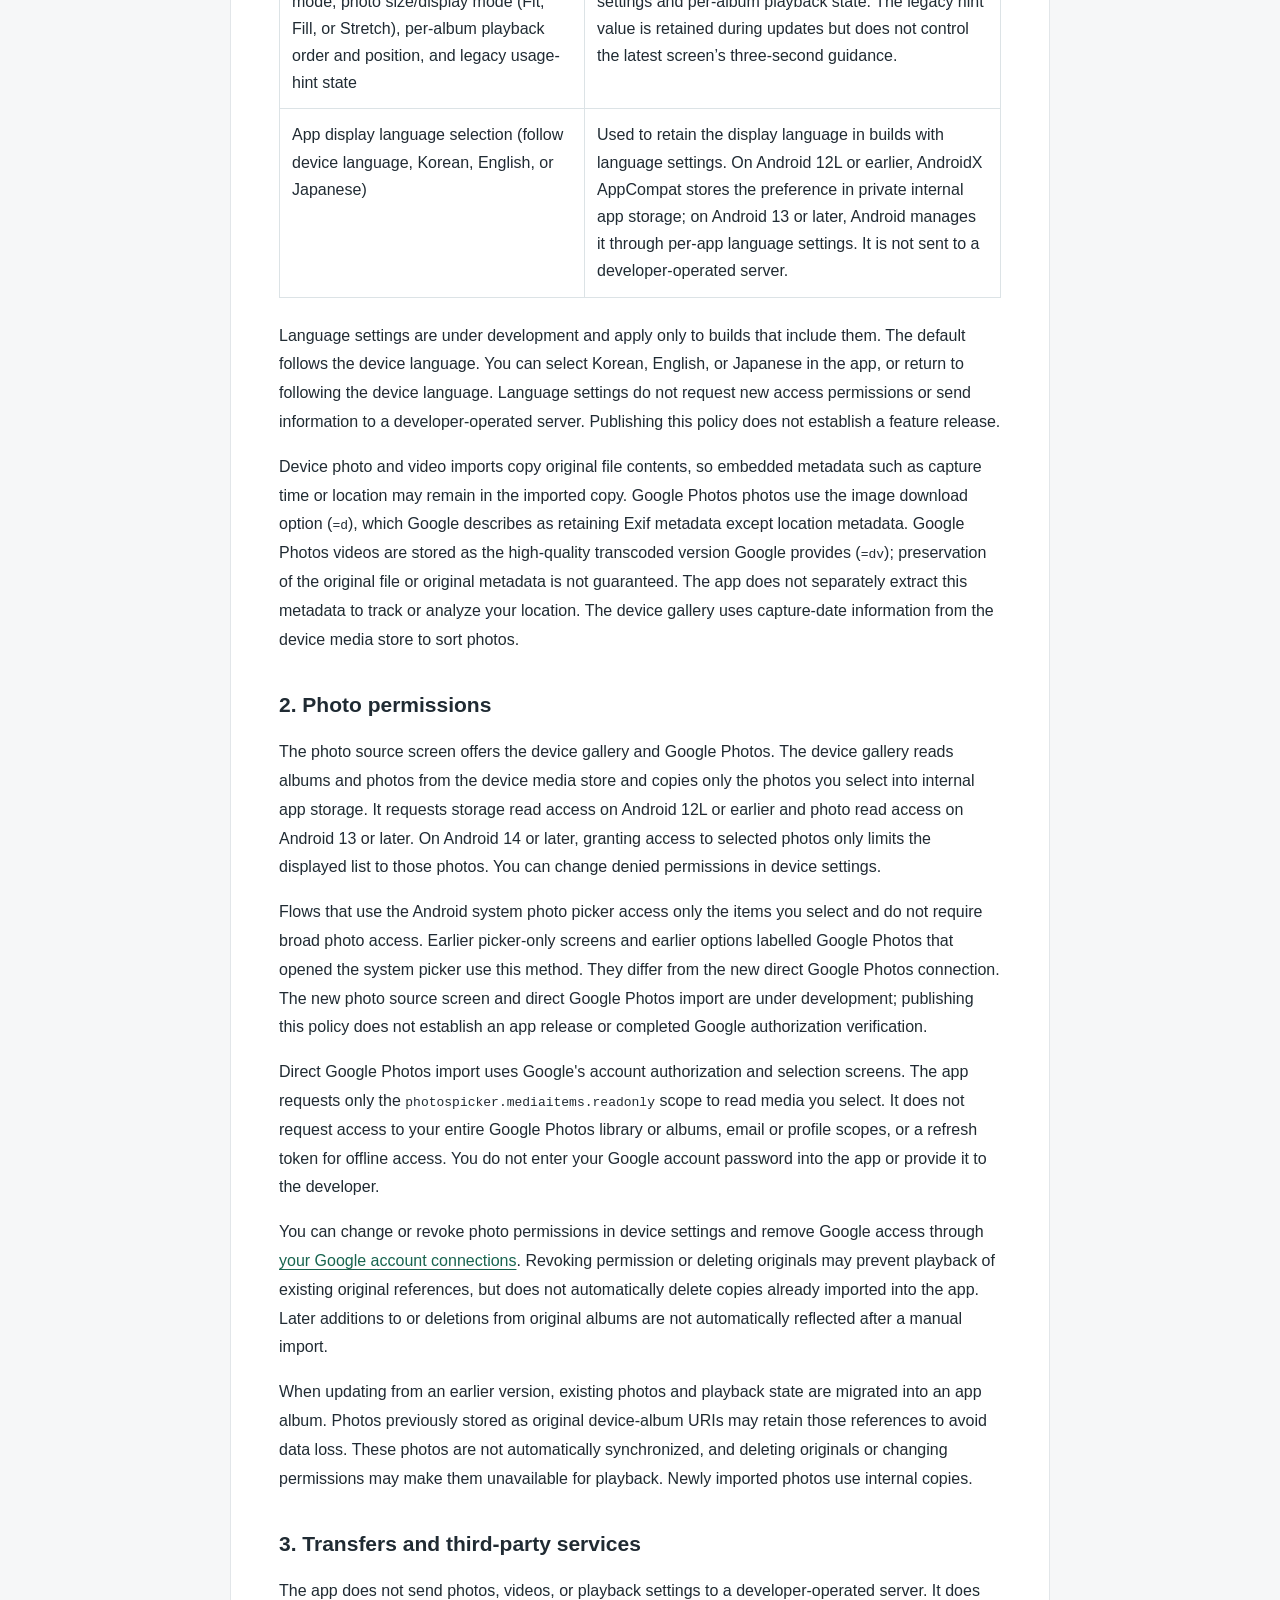
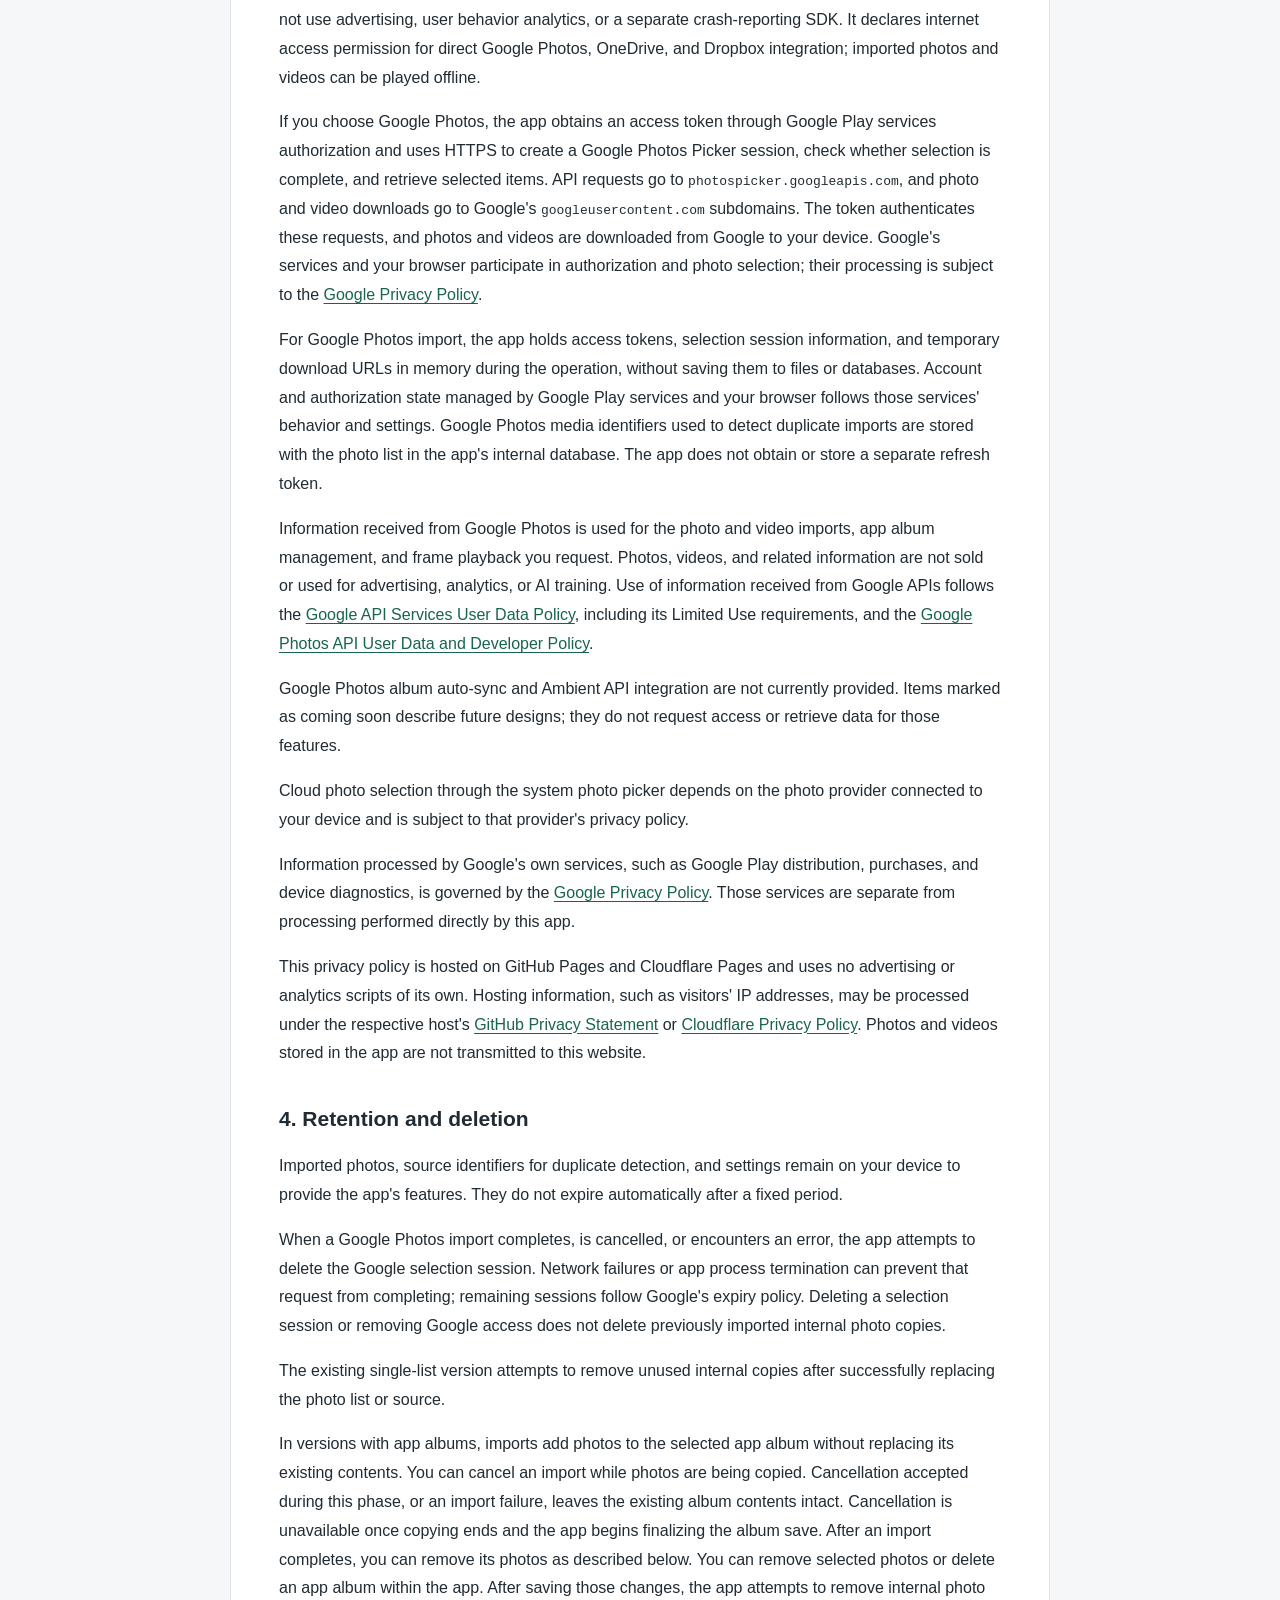
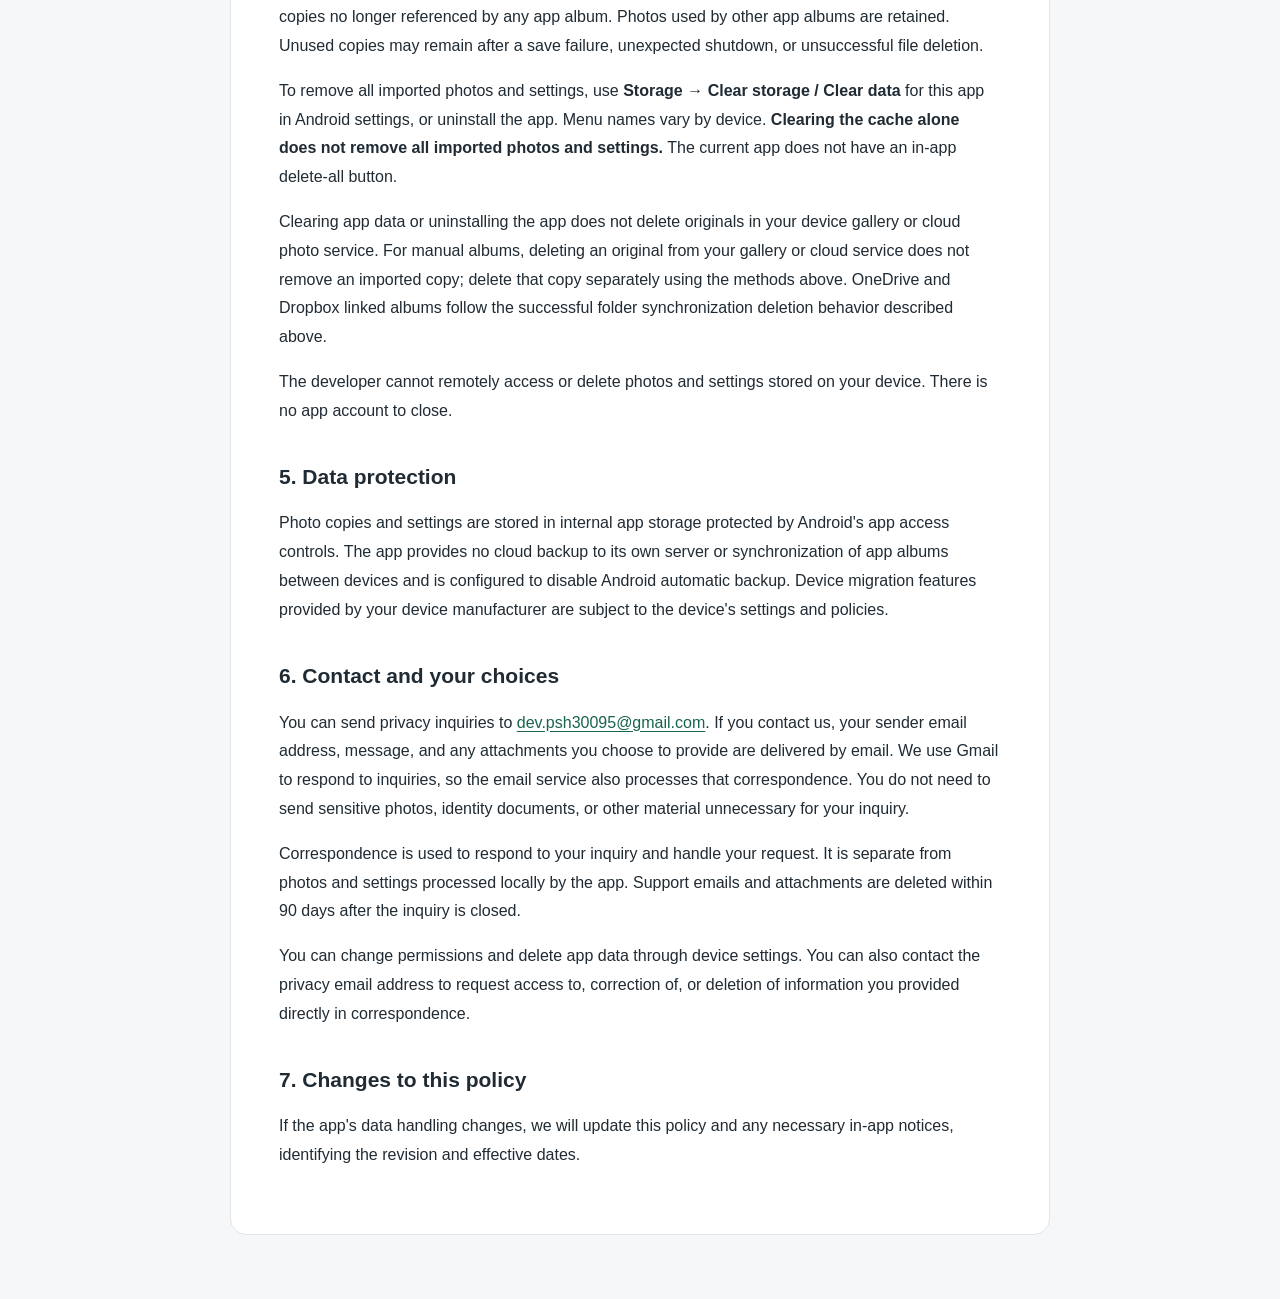
==== commit bdd1f7b4: "docs: disclose OneDrive and Dropbox photo connections" ====
--- a/policy/digital-photo-frame/index.html
+++ b/policy/digital-photo-frame/index.html
@@ -33,8 +33,15 @@
 <p>The following applies only when you enable the digital clock in a build that includes it. It is offered for manual albums that store photos in the app, not linked albums. Publishing this policy does not establish a feature release.</p>
 <p>To place the clock within each photo while avoiding faces and nearby areas, the app detects face locations on your device. It does not identify people, match people across photos, or create face identification embeddings or people profiles. Face locations are used in memory only while calculating automatic placement and are not separately saved. Image dimensions, photo-relative automatic and manually edited clock positions and sizes, per-album clock enablement, and preparation progress and error state are kept in private internal app storage to restore placements. The face detection model bundled with the app runs on your device. This processing does not send photos or detection results to external servers or request new photo access permissions.</p>
 <p>Turning off the clock or cancelling preparation may retain completed local analysis and placements for later reuse. Removing a photo or album from the app also cleans up the clock records associated with that item. The retention and deletion section below explains how to remove all app data and how original photos are preserved.</p>
+<h2>OneDrive and Dropbox photo import and folder linking (under development)</h2>
+<p>This description applies only to builds that include OneDrive and Dropbox features. Publishing this policy does not establish a feature release or completion of a provider's production review. OneDrive supports personal Microsoft accounts. Choosing a provider opens that service's sign-in and consent screen; you do not provide your password to the app or developer. The app uses Microsoft's MSAL and Dropbox PKCE authorization to request access to read photos and folders and maintain sign-in. It does not request permission to upload, modify, or delete originals.</p>
+<p>Manual albums created in the app download only photos you explicitly select into internal storage. Later additions, changes, or deletions in the cloud are not automatically reflected. A linked folder includes photos directly inside the single folder you select, excluding subfolders and videos. The app checks the list and photo changes approximately every 60 seconds while it is active in the foreground, or when you request a refresh. Continuous background synchronization is not guaranteed.</p>
+<p>Linked photos are downloaded to private internal app storage for offline playback. The app stores the provider and account identifiers, display name, linked folder identifier, name and path, photo identifiers and revisions, internal file URIs, and link and playback state on your device. A new list is saved only after the complete listing and required downloads succeed. When a successful synchronization confirms that an original was deleted, its linked membership is removed and internal copies unused by other albums are cleaned up. Expired sign-in, insufficient permission, network errors, and failed downloads alone do not erase existing lists or copies.</p>
+<p>Unlinking an album converts it to a manual album while preserving its current internal copies. Disconnecting a provider account removes that provider's sign-in information held by the app, but does not delete existing albums or copies. Updating remaining linked albums requires signing in again. Cloud originals are never modified or deleted by these operations.</p>
+<p>Tokens needed to maintain Microsoft or Dropbox sign-in are kept in protected on-device storage according to the authorization method used. Clearing app data or uninstalling removes the app's tokens and internal data. Sign-in state managed by a browser or provider app follows that service's settings; disconnecting in this app does not revoke the service-side consent. You can also revoke access through your Microsoft or Dropbox account's connected-app controls.</p>
+<p>Authorization, folder queries, and photo downloads use HTTPS directly between your device and Microsoft or Dropbox, without a developer-operated server. Authorization and data requests go to Microsoft sign-in, Microsoft Graph API and download hosts, or Dropbox sign-in, API and content hosts. Their processing is covered respectively by the <a href="https://privacy.microsoft.com/privacystatement" rel="nofollow">Microsoft Privacy Statement</a> and <a href="https://www.dropbox.com/privacy" rel="nofollow">Dropbox Privacy Policy</a>. Downloaded photos may retain metadata embedded in the original file, such as capture time or location. Photos and related information are not sold or used for advertising, analytics, or AI training.</p>
 <h2>1. Information processed on your device</h2>
-<p>No app account or registration is required. Playing device photos does not require sign-in; choosing to import from Google Photos requires Google account authorization and consent. The app processes the following information on your device.</p>
+<p>No app account or registration is required. Playing device photos does not require sign-in; choosing Google Photos, OneDrive, or Dropbox import or folder linking requires authorization and consent for that provider account. The app processes the following information on your device.</p>
 <markdown-accessiblity-table><table role="table">
 <thead>
 <tr>
@@ -74,9 +81,9 @@
 <p>You can change or revoke photo permissions in device settings and remove Google access through <a href="https://myaccount.google.com/connections" rel="nofollow">your Google account connections</a>. Revoking permission or deleting originals may prevent playback of existing original references, but does not automatically delete copies already imported into the app. Later additions to or deletions from original albums are not automatically reflected after a manual import.</p>
 <p>When updating from an earlier version, existing photos and playback state are migrated into an app album. Photos previously stored as original device-album URIs may retain those references to avoid data loss. These photos are not automatically synchronized, and deleting originals or changing permissions may make them unavailable for playback. Newly imported photos use internal copies.</p>
 <h2>3. Transfers and third-party services</h2>
-<p>The app does not send photos, videos, or playback settings to a developer-operated server. It does not use advertising, user behavior analytics, or a separate crash-reporting SDK. It declares internet access permission for direct Google Photos import; imported photos and videos can be played offline.</p>
+<p>The app does not send photos, videos, or playback settings to a developer-operated server. It does not use advertising, user behavior analytics, or a separate crash-reporting SDK. It declares internet access permission for direct Google Photos, OneDrive, and Dropbox integration; imported photos and videos can be played offline.</p>
 <p>If you choose Google Photos, the app obtains an access token through Google Play services authorization and uses HTTPS to create a Google Photos Picker session, check whether selection is complete, and retrieve selected items. API requests go to <code class="notranslate">photospicker.googleapis.com</code>, and photo and video downloads go to Google's <code class="notranslate">googleusercontent.com</code> subdomains. The token authenticates these requests, and photos and videos are downloaded from Google to your device. Google's services and your browser participate in authorization and photo selection; their processing is subject to the <a href="https://policies.google.com/privacy" rel="nofollow">Google Privacy Policy</a>.</p>
-<p>The app holds access tokens, selection session information, and temporary download URLs in memory during the operation, without saving them to files or databases. Account and authorization state managed by Google Play services and your browser follows those services' behavior and settings. Google Photos media identifiers used to detect duplicate imports are stored with the photo list in the app's internal database. The app does not obtain or store a separate refresh token.</p>
+<p>For Google Photos import, the app holds access tokens, selection session information, and temporary download URLs in memory during the operation, without saving them to files or databases. Account and authorization state managed by Google Play services and your browser follows those services' behavior and settings. Google Photos media identifiers used to detect duplicate imports are stored with the photo list in the app's internal database. The app does not obtain or store a separate refresh token.</p>
 <p>Information received from Google Photos is used for the photo and video imports, app album management, and frame playback you request. Photos, videos, and related information are not sold or used for advertising, analytics, or AI training. Use of information received from Google APIs follows the <a href="https://developers.google.com/terms/api-services-user-data-policy" rel="nofollow">Google API Services User Data Policy</a>, including its Limited Use requirements, and the <a href="https://developers.google.com/photos/support/api-policy" rel="nofollow">Google Photos API User Data and Developer Policy</a>.</p>
 <p>Google Photos album auto-sync and Ambient API integration are not currently provided. Items marked as coming soon describe future designs; they do not request access or retrieve data for those features.</p>
 <p>Cloud photo selection through the system photo picker depends on the photo provider connected to your device and is subject to that provider's privacy policy.</p>
@@ -88,10 +95,10 @@
 <p>The existing single-list version attempts to remove unused internal copies after successfully replacing the photo list or source.</p>
 <p>In versions with app albums, imports add photos to the selected app album without replacing its existing contents. You can cancel an import while photos are being copied. Cancellation accepted during this phase, or an import failure, leaves the existing album contents intact. Cancellation is unavailable once copying ends and the app begins finalizing the album save. After an import completes, you can remove its photos as described below. You can remove selected photos or delete an app album within the app. After saving those changes, the app attempts to remove internal photo copies no longer referenced by any app album. Photos used by other app albums are retained. Unused copies may remain after a save failure, unexpected shutdown, or unsuccessful file deletion.</p>
 <p>To remove all imported photos and settings, use <strong>Storage → Clear storage / Clear data</strong> for this app in Android settings, or uninstall the app. Menu names vary by device. <strong>Clearing the cache alone does not remove all imported photos and settings.</strong> The current app does not have an in-app delete-all button.</p>
-<p>Clearing app data or uninstalling the app does not delete originals in your device gallery or cloud photo service. Deleting an original from your gallery or cloud service does not remove a copy previously imported into the app; delete that copy separately using the methods above.</p>
+<p>Clearing app data or uninstalling the app does not delete originals in your device gallery or cloud photo service. For manual albums, deleting an original from your gallery or cloud service does not remove an imported copy; delete that copy separately using the methods above. OneDrive and Dropbox linked albums follow the successful folder synchronization deletion behavior described above.</p>
 <p>The developer cannot remotely access or delete photos and settings stored on your device. There is no app account to close.</p>
 <h2>5. Data protection</h2>
-<p>Photo copies and settings are stored in internal app storage protected by Android's app access controls. The app provides no cloud backup or account synchronization feature and is configured to disable Android automatic backup. Device migration features provided by your device manufacturer are subject to the device's settings and policies.</p>
+<p>Photo copies and settings are stored in internal app storage protected by Android's app access controls. The app provides no cloud backup to its own server or synchronization of app albums between devices and is configured to disable Android automatic backup. Device migration features provided by your device manufacturer are subject to the device's settings and policies.</p>
 <h2>6. Contact and your choices</h2>
 <p>You can send privacy inquiries to <a href="mailto:dev.psh30095@gmail.com">dev.psh30095@gmail.com</a>. If you contact us, your sender email address, message, and any attachments you choose to provide are delivered by email. We use Gmail to respond to inquiries, so the email service also processes that correspondence. You do not need to send sensitive photos, identity documents, or other material unnecessary for your inquiry.</p>
 <p>Correspondence is used to respond to your inquiry and handle your request. It is separate from photos and settings processed locally by the app. Support emails and attachments are deleted within 90 days after the inquiry is closed.</p>
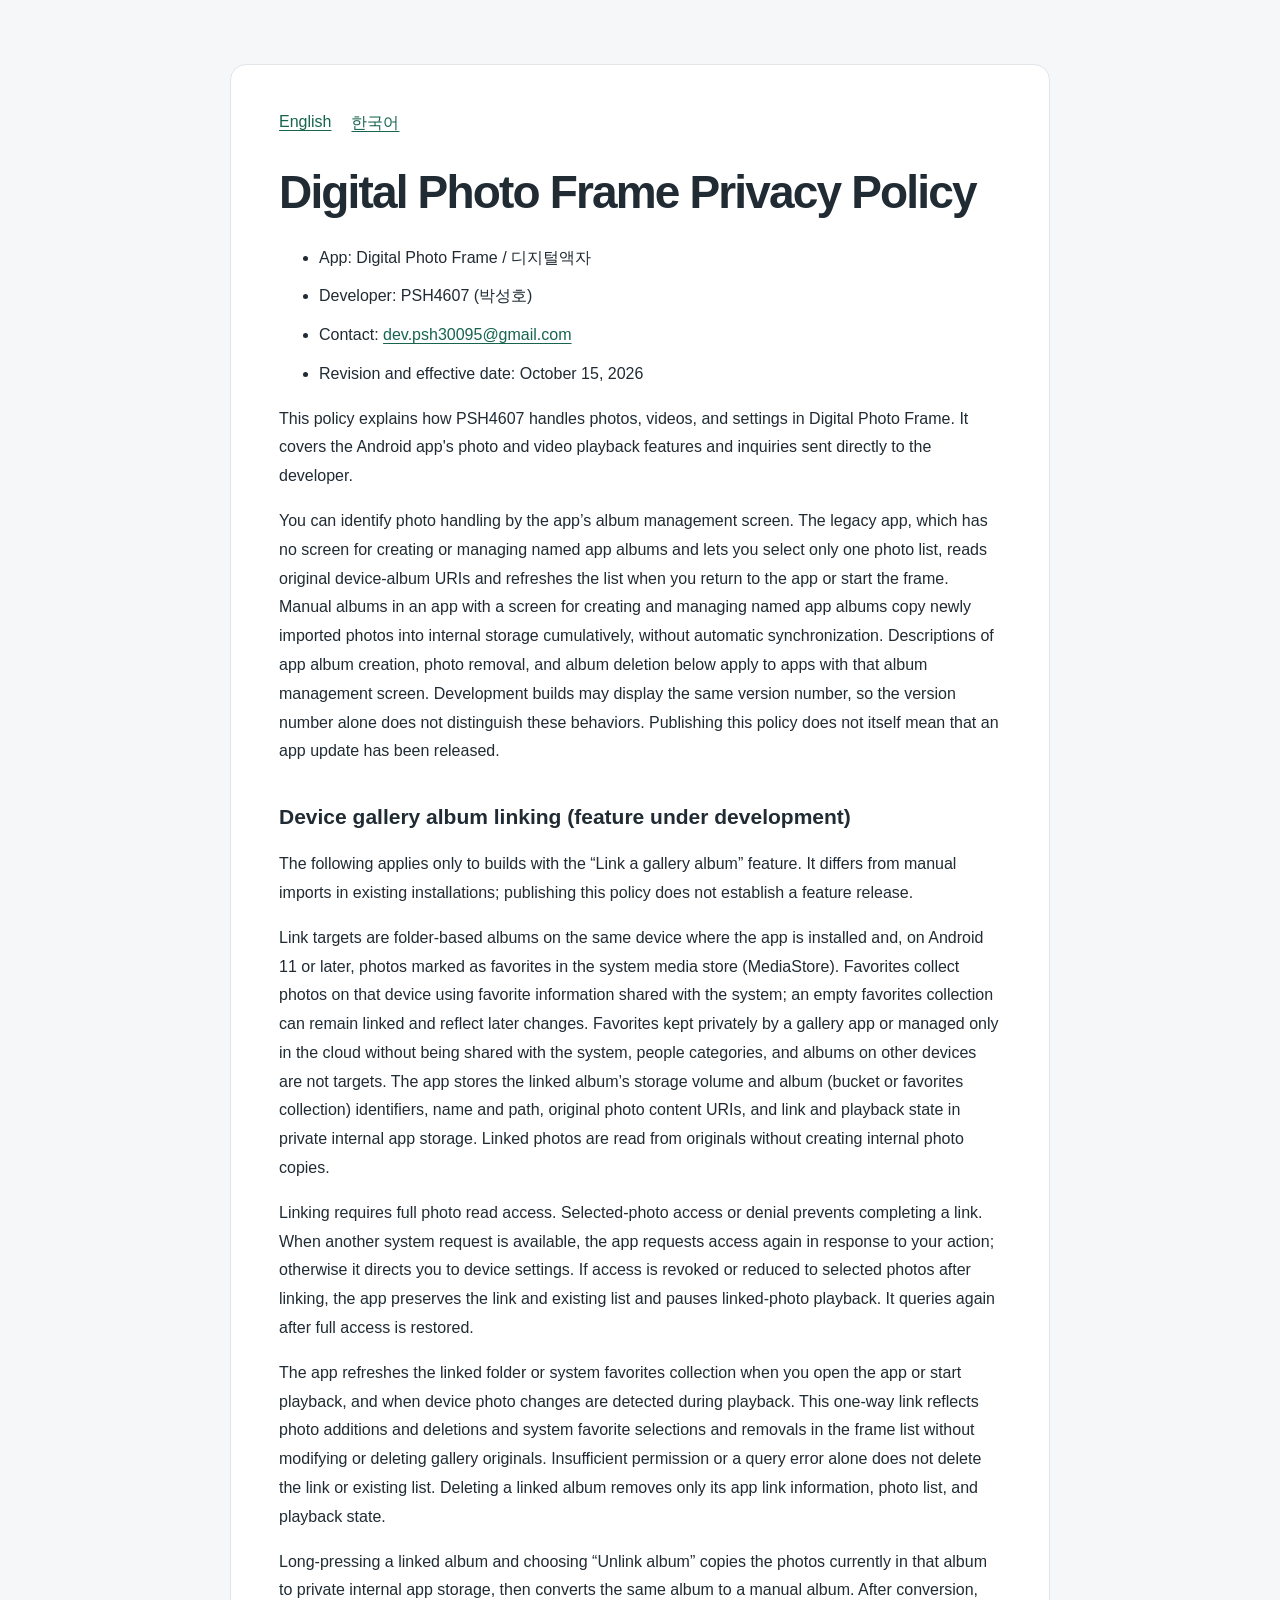
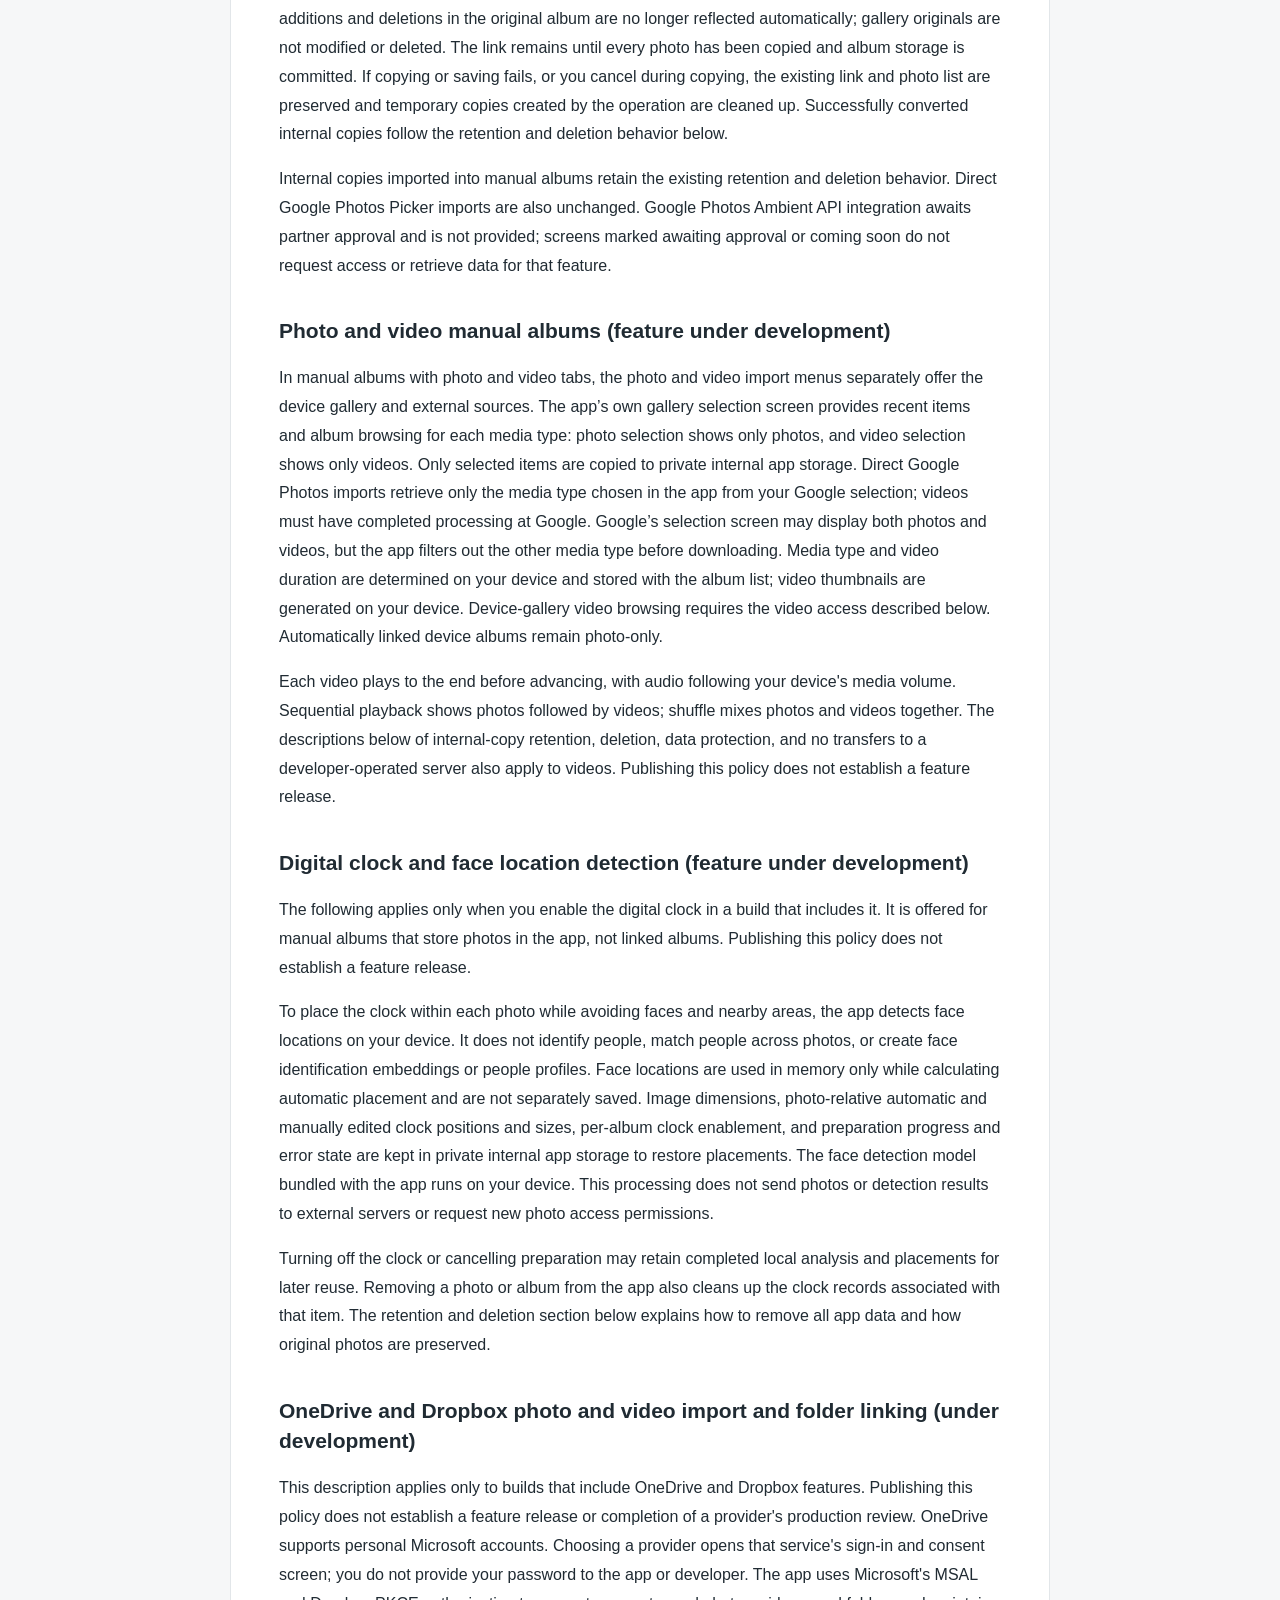
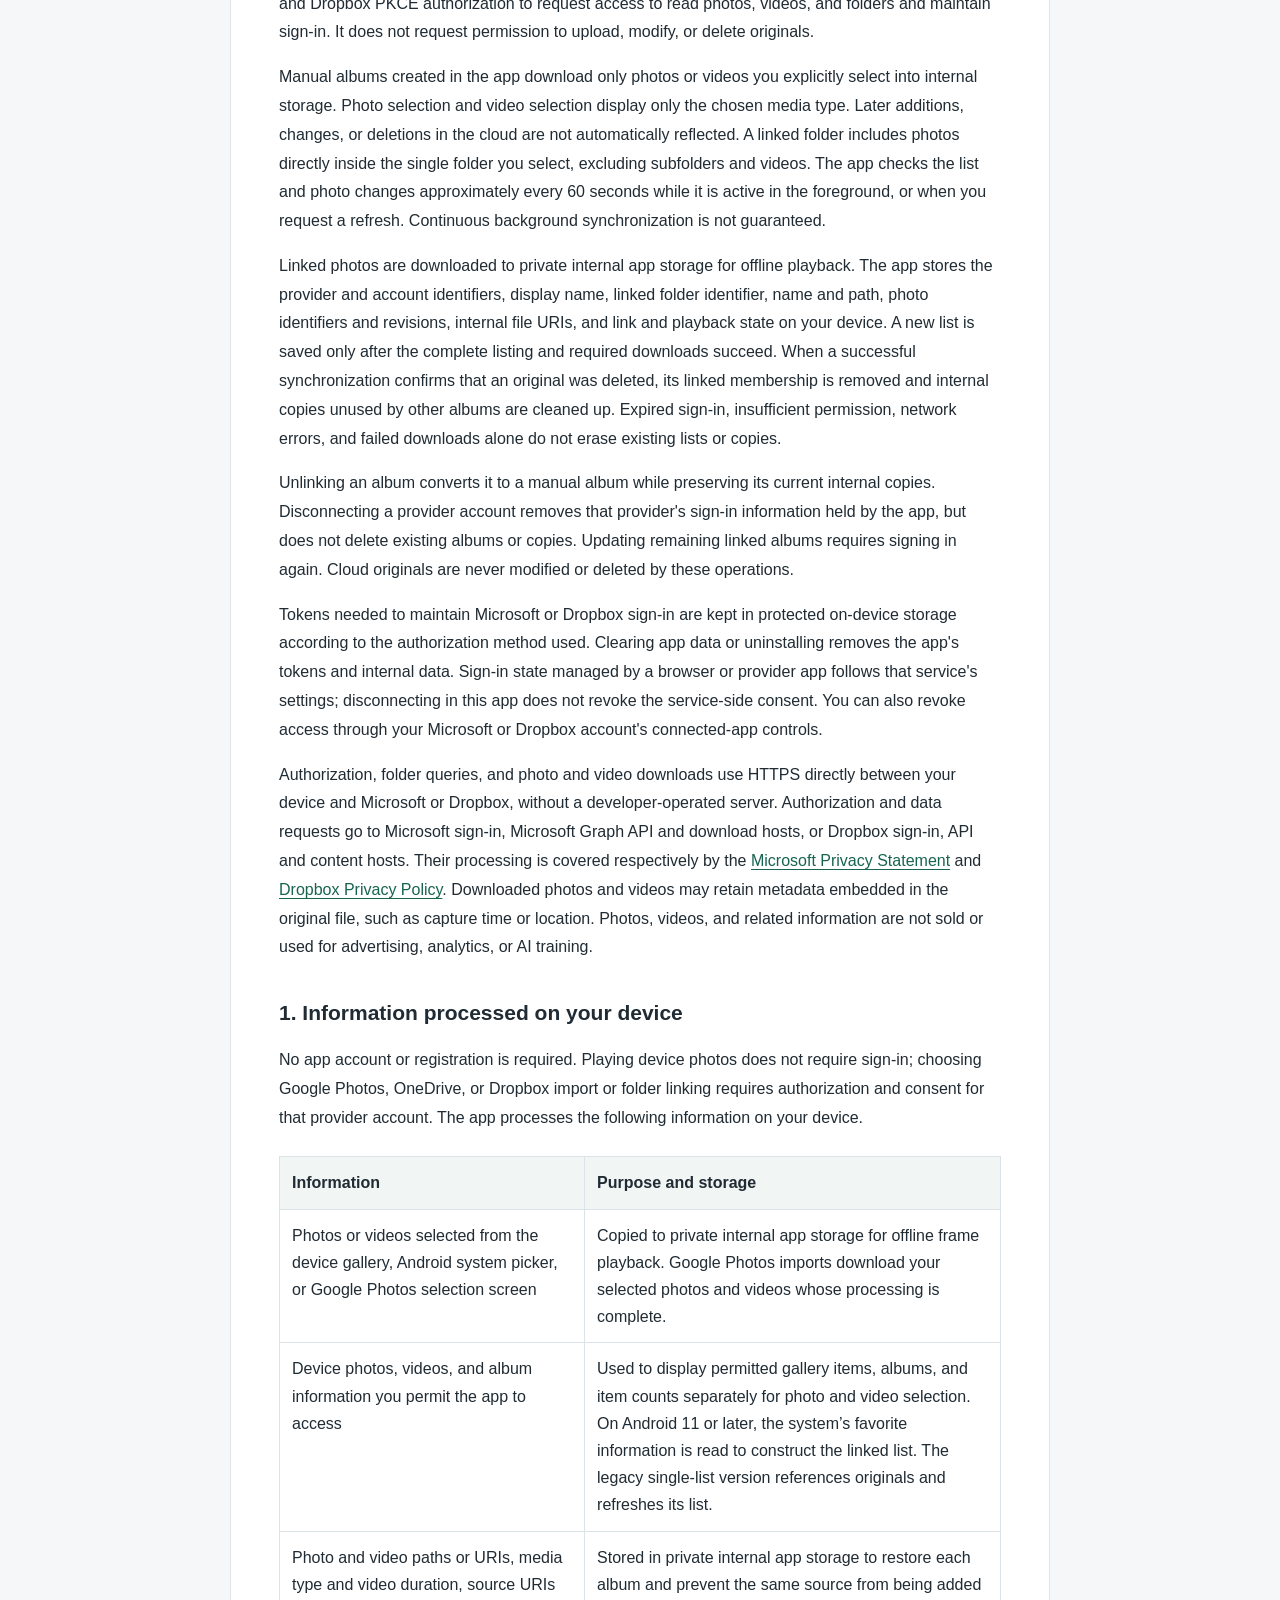
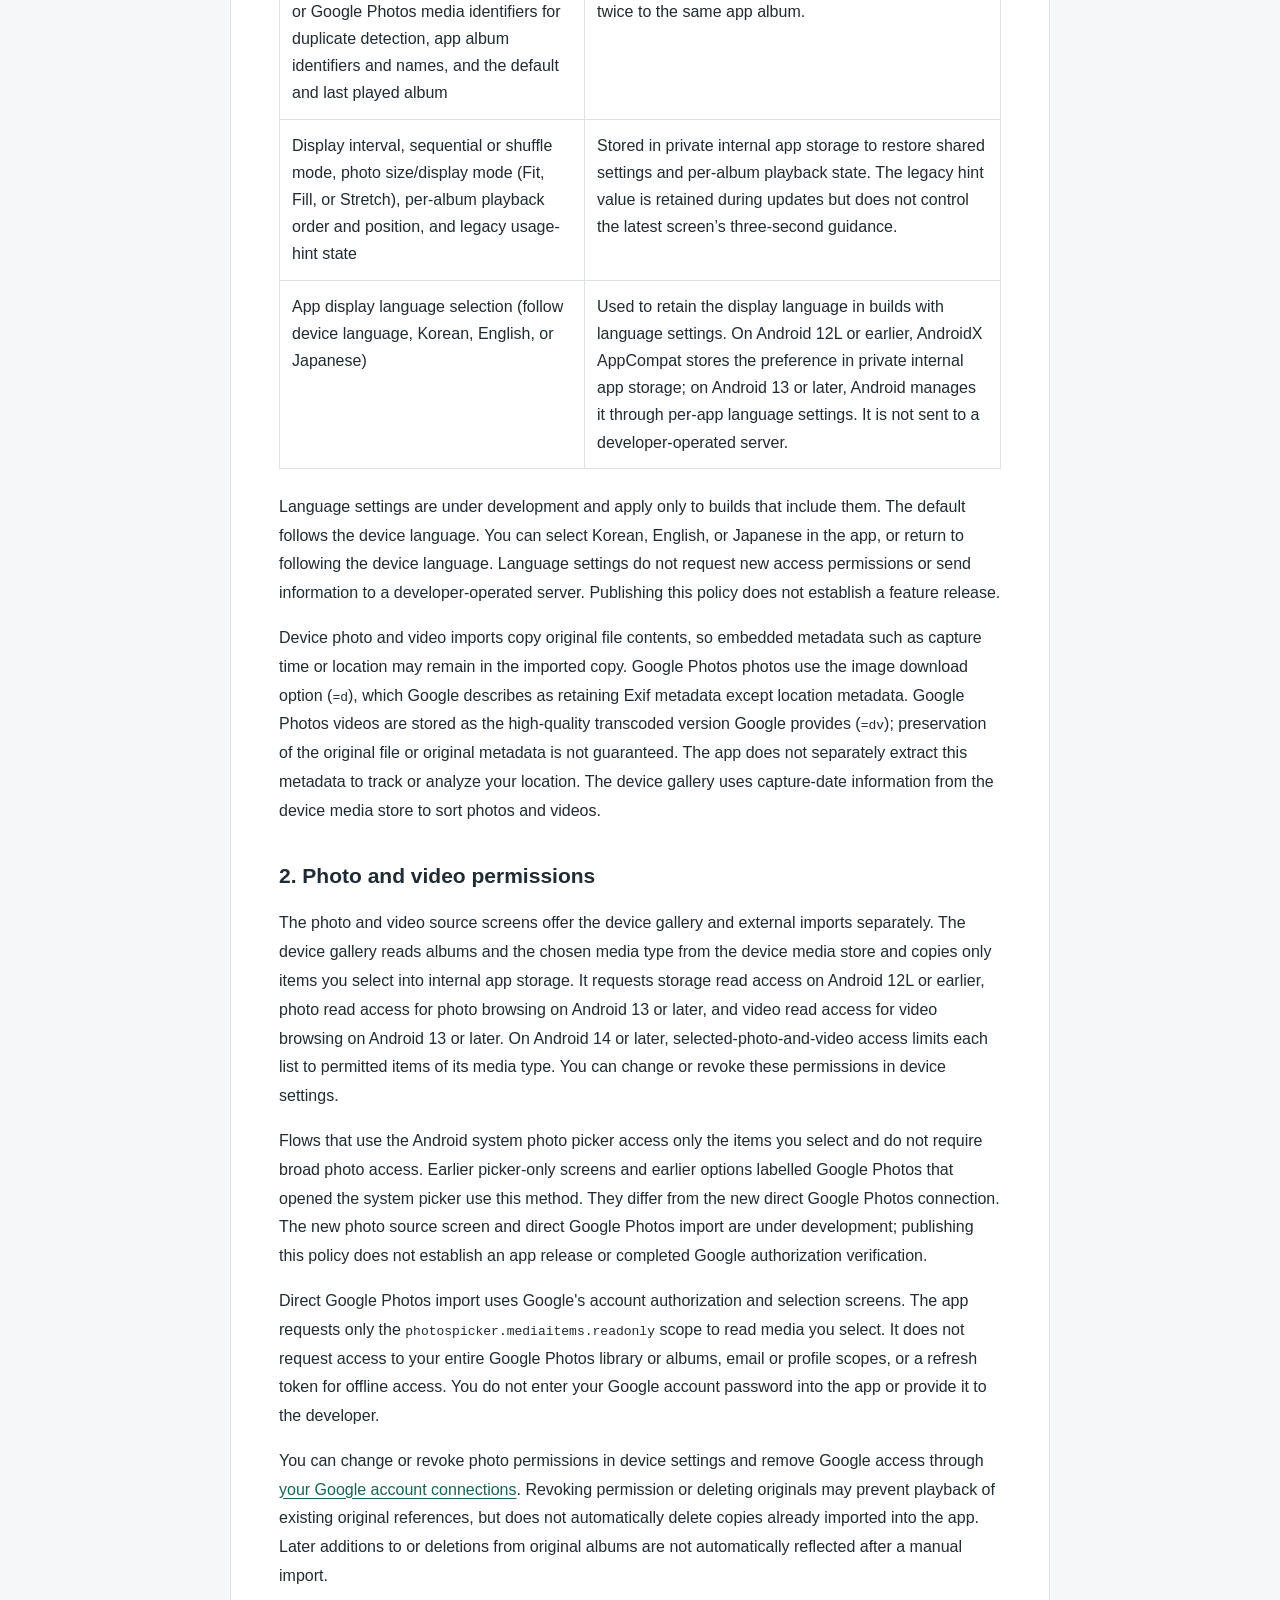
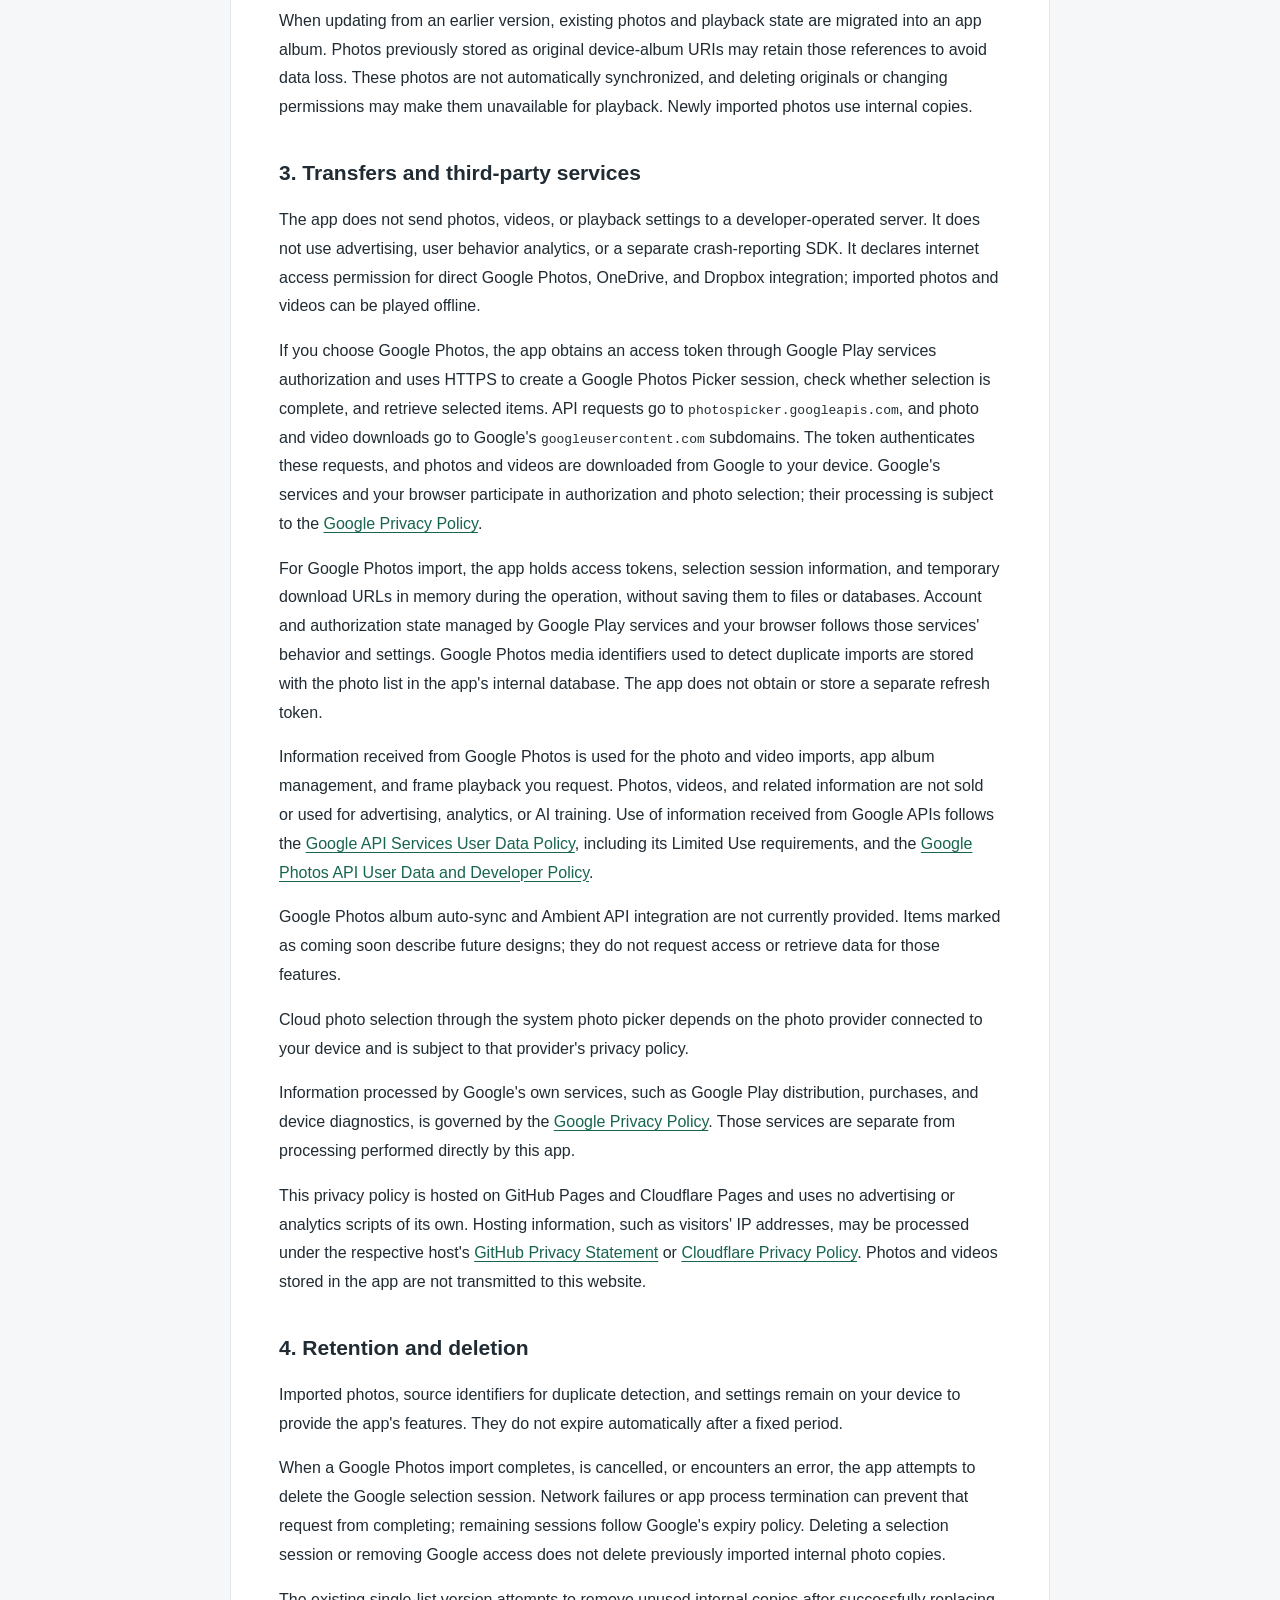
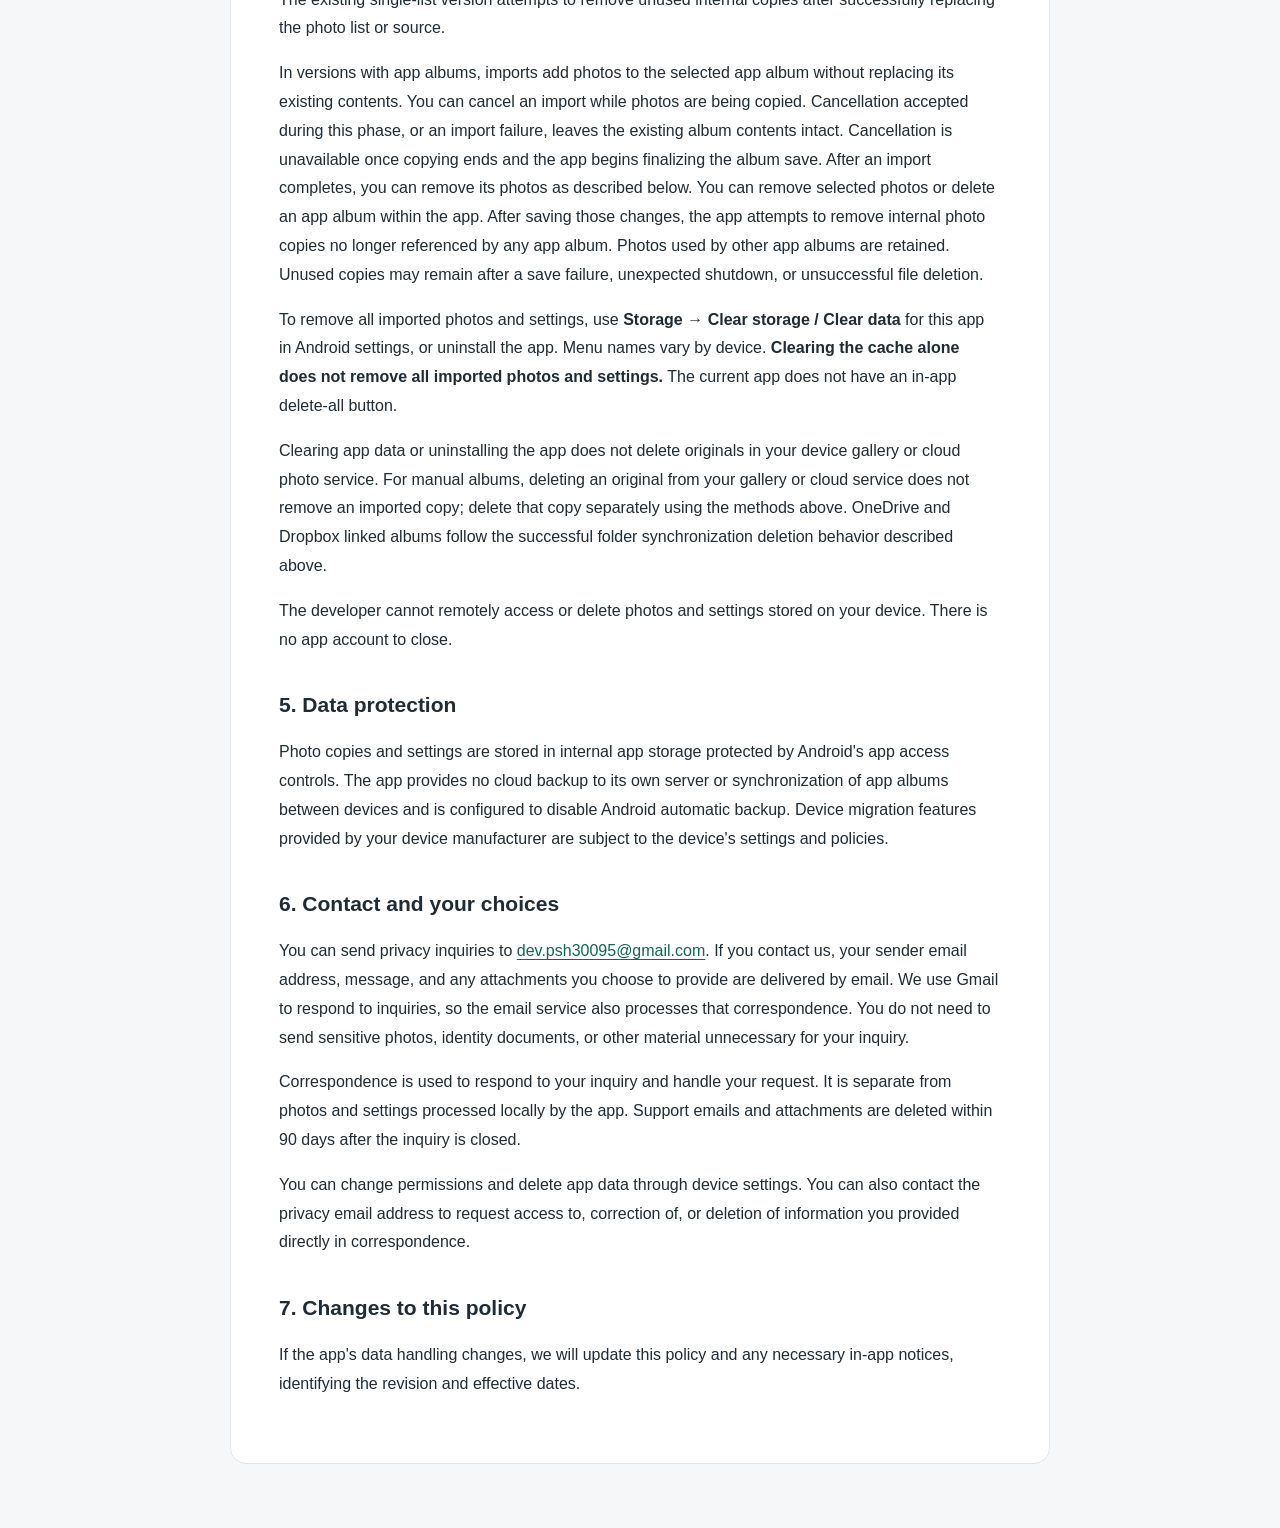
==== commit bae11f69: "docs: disclose separate video gallery and cloud video imports" ====
--- a/policy/digital-photo-frame/index.html
+++ b/policy/digital-photo-frame/index.html
@@ -10,39 +10,40 @@
 </head>
 <body><main>
 <nav aria-label="Language"><a href="index.html" lang="en">English</a><a href="ko.html" lang="ko">한국어</a></nav>
-<h1>Digital Photo Frame Privacy Policy</h1>
+<div class="markdown-heading"><div class="markdown-heading"><div class="markdown-heading"><h1 class="heading-element">Digital Photo Frame Privacy Policy</h1><a id="user-content-digital-photo-frame-privacy-policy" class="anchor" aria-label="Permalink: Digital Photo Frame Privacy Policy" href="#digital-photo-frame-privacy-policy"><span aria-hidden="true" class="octicon octicon-link"></span></a></div>
 <ul>
 <li>App: Digital Photo Frame / 디지털액자</li>
 <li>Developer: PSH4607 (박성호)</li>
-<li>Contact: <a href="mailto:dev.psh30095@gmail.com">dev.psh30095@gmail.com</a></li>
+<li>Contact: <a href="mailto:dev.psh30095@gmail.com">dev.psh30095@gmail.com</a>
+</li>
 <li>Revision and effective date: October 15, 2026</li>
 </ul>
 <p>This policy explains how PSH4607 handles photos, videos, and settings in Digital Photo Frame. It covers the Android app's photo and video playback features and inquiries sent directly to the developer.</p>
 <p>You can identify photo handling by the app’s album management screen. The legacy app, which has no screen for creating or managing named app albums and lets you select only one photo list, reads original device-album URIs and refreshes the list when you return to the app or start the frame. Manual albums in an app with a screen for creating and managing named app albums copy newly imported photos into internal storage cumulatively, without automatic synchronization. Descriptions of app album creation, photo removal, and album deletion below apply to apps with that album management screen. Development builds may display the same version number, so the version number alone does not distinguish these behaviors. Publishing this policy does not itself mean that an app update has been released.</p>
-<h2>Device gallery album linking (feature under development)</h2>
+<div class="markdown-heading"><h2 class="heading-element">Device gallery album linking (feature under development)</h2><a id="user-content-device-gallery-album-linking-feature-under-development" class="anchor" aria-label="Permalink: Device gallery album linking (feature under development)" href="#device-gallery-album-linking-feature-under-development"><span aria-hidden="true" class="octicon octicon-link"></span></a></div>
 <p>The following applies only to builds with the “Link a gallery album” feature. It differs from manual imports in existing installations; publishing this policy does not establish a feature release.</p>
 <p>Link targets are folder-based albums on the same device where the app is installed and, on Android 11 or later, photos marked as favorites in the system media store (MediaStore). Favorites collect photos on that device using favorite information shared with the system; an empty favorites collection can remain linked and reflect later changes. Favorites kept privately by a gallery app or managed only in the cloud without being shared with the system, people categories, and albums on other devices are not targets. The app stores the linked album’s storage volume and album (bucket or favorites collection) identifiers, name and path, original photo content URIs, and link and playback state in private internal app storage. Linked photos are read from originals without creating internal photo copies.</p>
 <p>Linking requires full photo read access. Selected-photo access or denial prevents completing a link. When another system request is available, the app requests access again in response to your action; otherwise it directs you to device settings. If access is revoked or reduced to selected photos after linking, the app preserves the link and existing list and pauses linked-photo playback. It queries again after full access is restored.</p>
 <p>The app refreshes the linked folder or system favorites collection when you open the app or start playback, and when device photo changes are detected during playback. This one-way link reflects photo additions and deletions and system favorite selections and removals in the frame list without modifying or deleting gallery originals. Insufficient permission or a query error alone does not delete the link or existing list. Deleting a linked album removes only its app link information, photo list, and playback state.</p>
 <p>Long-pressing a linked album and choosing “Unlink album” copies the photos currently in that album to private internal app storage, then converts the same album to a manual album. After conversion, additions and deletions in the original album are no longer reflected automatically; gallery originals are not modified or deleted. The link remains until every photo has been copied and album storage is committed. If copying or saving fails, or you cancel during copying, the existing link and photo list are preserved and temporary copies created by the operation are cleaned up. Successfully converted internal copies follow the retention and deletion behavior below.</p>
 <p>Internal copies imported into manual albums retain the existing retention and deletion behavior. Direct Google Photos Picker imports are also unchanged. Google Photos Ambient API integration awaits partner approval and is not provided; screens marked awaiting approval or coming soon do not request access or retrieve data for that feature.</p>
-<h2>Photo and video manual albums (feature under development)</h2>
-<p>In manual albums with photo and video tabs, videos selected through the Android system picker are copied to private internal app storage. Direct Google Photos imports retrieve your selected photos and videos whose processing is complete at Google. Media type and video duration are determined on your device and stored with the album list; video thumbnails are generated on your device. Video selection does not request new broad video read permission. The existing device-gallery photo selection and automatically linked albums remain photo-only.</p>
+<div class="markdown-heading"><h2 class="heading-element">Photo and video manual albums (feature under development)</h2><a id="user-content-photo-and-video-manual-albums-feature-under-development" class="anchor" aria-label="Permalink: Photo and video manual albums (feature under development)" href="#photo-and-video-manual-albums-feature-under-development"><span aria-hidden="true" class="octicon octicon-link"></span></a></div>
+<p>In manual albums with photo and video tabs, the photo and video import menus separately offer the device gallery and external sources. The app’s own gallery selection screen provides recent items and album browsing for each media type: photo selection shows only photos, and video selection shows only videos. Only selected items are copied to private internal app storage. Direct Google Photos imports retrieve only the media type chosen in the app from your Google selection; videos must have completed processing at Google. Google’s selection screen may display both photos and videos, but the app filters out the other media type before downloading. Media type and video duration are determined on your device and stored with the album list; video thumbnails are generated on your device. Device-gallery video browsing requires the video access described below. Automatically linked device albums remain photo-only.</p>
 <p>Each video plays to the end before advancing, with audio following your device's media volume. Sequential playback shows photos followed by videos; shuffle mixes photos and videos together. The descriptions below of internal-copy retention, deletion, data protection, and no transfers to a developer-operated server also apply to videos. Publishing this policy does not establish a feature release.</p>
-<h2>Digital clock and face location detection (feature under development)</h2>
+<div class="markdown-heading"><h2 class="heading-element">Digital clock and face location detection (feature under development)</h2><a id="user-content-digital-clock-and-face-location-detection-feature-under-development" class="anchor" aria-label="Permalink: Digital clock and face location detection (feature under development)" href="#digital-clock-and-face-location-detection-feature-under-development"><span aria-hidden="true" class="octicon octicon-link"></span></a></div>
 <p>The following applies only when you enable the digital clock in a build that includes it. It is offered for manual albums that store photos in the app, not linked albums. Publishing this policy does not establish a feature release.</p>
 <p>To place the clock within each photo while avoiding faces and nearby areas, the app detects face locations on your device. It does not identify people, match people across photos, or create face identification embeddings or people profiles. Face locations are used in memory only while calculating automatic placement and are not separately saved. Image dimensions, photo-relative automatic and manually edited clock positions and sizes, per-album clock enablement, and preparation progress and error state are kept in private internal app storage to restore placements. The face detection model bundled with the app runs on your device. This processing does not send photos or detection results to external servers or request new photo access permissions.</p>
 <p>Turning off the clock or cancelling preparation may retain completed local analysis and placements for later reuse. Removing a photo or album from the app also cleans up the clock records associated with that item. The retention and deletion section below explains how to remove all app data and how original photos are preserved.</p>
-<h2>OneDrive and Dropbox photo import and folder linking (under development)</h2>
-<p>This description applies only to builds that include OneDrive and Dropbox features. Publishing this policy does not establish a feature release or completion of a provider's production review. OneDrive supports personal Microsoft accounts. Choosing a provider opens that service's sign-in and consent screen; you do not provide your password to the app or developer. The app uses Microsoft's MSAL and Dropbox PKCE authorization to request access to read photos and folders and maintain sign-in. It does not request permission to upload, modify, or delete originals.</p>
-<p>Manual albums created in the app download only photos you explicitly select into internal storage. Later additions, changes, or deletions in the cloud are not automatically reflected. A linked folder includes photos directly inside the single folder you select, excluding subfolders and videos. The app checks the list and photo changes approximately every 60 seconds while it is active in the foreground, or when you request a refresh. Continuous background synchronization is not guaranteed.</p>
+<div class="markdown-heading"><h2 class="heading-element">OneDrive and Dropbox photo and video import and folder linking (under development)</h2><a id="user-content-onedrive-and-dropbox-photo-and-video-import-and-folder-linking-under-development" class="anchor" aria-label="Permalink: OneDrive and Dropbox photo and video import and folder linking (under development)" href="#onedrive-and-dropbox-photo-and-video-import-and-folder-linking-under-development"><span aria-hidden="true" class="octicon octicon-link"></span></a></div>
+<p>This description applies only to builds that include OneDrive and Dropbox features. Publishing this policy does not establish a feature release or completion of a provider's production review. OneDrive supports personal Microsoft accounts. Choosing a provider opens that service's sign-in and consent screen; you do not provide your password to the app or developer. The app uses Microsoft's MSAL and Dropbox PKCE authorization to request access to read photos, videos, and folders and maintain sign-in. It does not request permission to upload, modify, or delete originals.</p>
+<p>Manual albums created in the app download only photos or videos you explicitly select into internal storage. Photo selection and video selection display only the chosen media type. Later additions, changes, or deletions in the cloud are not automatically reflected. A linked folder includes photos directly inside the single folder you select, excluding subfolders and videos. The app checks the list and photo changes approximately every 60 seconds while it is active in the foreground, or when you request a refresh. Continuous background synchronization is not guaranteed.</p>
 <p>Linked photos are downloaded to private internal app storage for offline playback. The app stores the provider and account identifiers, display name, linked folder identifier, name and path, photo identifiers and revisions, internal file URIs, and link and playback state on your device. A new list is saved only after the complete listing and required downloads succeed. When a successful synchronization confirms that an original was deleted, its linked membership is removed and internal copies unused by other albums are cleaned up. Expired sign-in, insufficient permission, network errors, and failed downloads alone do not erase existing lists or copies.</p>
 <p>Unlinking an album converts it to a manual album while preserving its current internal copies. Disconnecting a provider account removes that provider's sign-in information held by the app, but does not delete existing albums or copies. Updating remaining linked albums requires signing in again. Cloud originals are never modified or deleted by these operations.</p>
 <p>Tokens needed to maintain Microsoft or Dropbox sign-in are kept in protected on-device storage according to the authorization method used. Clearing app data or uninstalling removes the app's tokens and internal data. Sign-in state managed by a browser or provider app follows that service's settings; disconnecting in this app does not revoke the service-side consent. You can also revoke access through your Microsoft or Dropbox account's connected-app controls.</p>
-<p>Authorization, folder queries, and photo downloads use HTTPS directly between your device and Microsoft or Dropbox, without a developer-operated server. Authorization and data requests go to Microsoft sign-in, Microsoft Graph API and download hosts, or Dropbox sign-in, API and content hosts. Their processing is covered respectively by the <a href="https://privacy.microsoft.com/privacystatement" rel="nofollow">Microsoft Privacy Statement</a> and <a href="https://www.dropbox.com/privacy" rel="nofollow">Dropbox Privacy Policy</a>. Downloaded photos may retain metadata embedded in the original file, such as capture time or location. Photos and related information are not sold or used for advertising, analytics, or AI training.</p>
-<h2>1. Information processed on your device</h2>
+<p>Authorization, folder queries, and photo and video downloads use HTTPS directly between your device and Microsoft or Dropbox, without a developer-operated server. Authorization and data requests go to Microsoft sign-in, Microsoft Graph API and download hosts, or Dropbox sign-in, API and content hosts. Their processing is covered respectively by the <a href="https://privacy.microsoft.com/privacystatement" rel="nofollow">Microsoft Privacy Statement</a> and <a href="https://www.dropbox.com/privacy" rel="nofollow">Dropbox Privacy Policy</a>. Downloaded photos and videos may retain metadata embedded in the original file, such as capture time or location. Photos, videos, and related information are not sold or used for advertising, analytics, or AI training.</p>
+<div class="markdown-heading"><h2 class="heading-element">1. Information processed on your device</h2><a id="user-content-1-information-processed-on-your-device" class="anchor" aria-label="Permalink: 1. Information processed on your device" href="#1-information-processed-on-your-device"><span aria-hidden="true" class="octicon octicon-link"></span></a></div>
 <p>No app account or registration is required. Playing device photos does not require sign-in; choosing Google Photos, OneDrive, or Dropbox import or folder linking requires authorization and consent for that provider account. The app processes the following information on your device.</p>
-<markdown-accessiblity-table><table role="table">
+<table>
 <thead>
 <tr>
 <th>Information</th>
@@ -51,12 +52,12 @@
 </thead>
 <tbody>
 <tr>
-<td>Photos selected from the device gallery, and photos or videos selected through the Android system picker or Google Photos selection screen</td>
+<td>Photos or videos selected from the device gallery, Android system picker, or Google Photos selection screen</td>
 <td>Copied to private internal app storage for offline frame playback. Google Photos imports download your selected photos and videos whose processing is complete.</td>
 </tr>
 <tr>
-<td>Device photos and album information you permit the app to access</td>
-<td>Used to display permitted gallery photos, albums, and photo counts and let you select photos. On Android 11 or later, the system’s favorite information is read to construct the linked list. The legacy single-list version references originals and refreshes its list.</td>
+<td>Device photos, videos, and album information you permit the app to access</td>
+<td>Used to display permitted gallery items, albums, and item counts separately for photo and video selection. On Android 11 or later, the system’s favorite information is read to construct the linked list. The legacy single-list version references originals and refreshes its list.</td>
 </tr>
 <tr>
 <td>Photo and video paths or URIs, media type and video duration, source URIs or Google Photos media identifiers for duplicate detection, app album identifiers and names, and the default and last played album</td>
@@ -71,25 +72,25 @@
 <td>Used to retain the display language in builds with language settings. On Android 12L or earlier, AndroidX AppCompat stores the preference in private internal app storage; on Android 13 or later, Android manages it through per-app language settings. It is not sent to a developer-operated server.</td>
 </tr>
 </tbody>
-</table></markdown-accessiblity-table>
+</table>
 <p>Language settings are under development and apply only to builds that include them. The default follows the device language. You can select Korean, English, or Japanese in the app, or return to following the device language. Language settings do not request new access permissions or send information to a developer-operated server. Publishing this policy does not establish a feature release.</p>
-<p>Device photo and video imports copy original file contents, so embedded metadata such as capture time or location may remain in the imported copy. Google Photos photos use the image download option (<code class="notranslate">=d</code>), which Google describes as retaining Exif metadata except location metadata. Google Photos videos are stored as the high-quality transcoded version Google provides (<code class="notranslate">=dv</code>); preservation of the original file or original metadata is not guaranteed. The app does not separately extract this metadata to track or analyze your location. The device gallery uses capture-date information from the device media store to sort photos.</p>
-<h2>2. Photo permissions</h2>
-<p>The photo source screen offers the device gallery and Google Photos. The device gallery reads albums and photos from the device media store and copies only the photos you select into internal app storage. It requests storage read access on Android 12L or earlier and photo read access on Android 13 or later. On Android 14 or later, granting access to selected photos only limits the displayed list to those photos. You can change denied permissions in device settings.</p>
+<p>Device photo and video imports copy original file contents, so embedded metadata such as capture time or location may remain in the imported copy. Google Photos photos use the image download option (<code>=d</code>), which Google describes as retaining Exif metadata except location metadata. Google Photos videos are stored as the high-quality transcoded version Google provides (<code>=dv</code>); preservation of the original file or original metadata is not guaranteed. The app does not separately extract this metadata to track or analyze your location. The device gallery uses capture-date information from the device media store to sort photos and videos.</p>
+<div class="markdown-heading"><h2 class="heading-element">2. Photo and video permissions</h2><a id="user-content-2-photo-and-video-permissions" class="anchor" aria-label="Permalink: 2. Photo and video permissions" href="#2-photo-and-video-permissions"><span aria-hidden="true" class="octicon octicon-link"></span></a></div>
+<p>The photo and video source screens offer the device gallery and external imports separately. The device gallery reads albums and the chosen media type from the device media store and copies only items you select into internal app storage. It requests storage read access on Android 12L or earlier, photo read access for photo browsing on Android 13 or later, and video read access for video browsing on Android 13 or later. On Android 14 or later, selected-photo-and-video access limits each list to permitted items of its media type. You can change or revoke these permissions in device settings.</p>
 <p>Flows that use the Android system photo picker access only the items you select and do not require broad photo access. Earlier picker-only screens and earlier options labelled Google Photos that opened the system picker use this method. They differ from the new direct Google Photos connection. The new photo source screen and direct Google Photos import are under development; publishing this policy does not establish an app release or completed Google authorization verification.</p>
-<p>Direct Google Photos import uses Google's account authorization and selection screens. The app requests only the <code class="notranslate">photospicker.mediaitems.readonly</code> scope to read media you select. It does not request access to your entire Google Photos library or albums, email or profile scopes, or a refresh token for offline access. You do not enter your Google account password into the app or provide it to the developer.</p>
+<p>Direct Google Photos import uses Google's account authorization and selection screens. The app requests only the <code>photospicker.mediaitems.readonly</code> scope to read media you select. It does not request access to your entire Google Photos library or albums, email or profile scopes, or a refresh token for offline access. You do not enter your Google account password into the app or provide it to the developer.</p>
 <p>You can change or revoke photo permissions in device settings and remove Google access through <a href="https://myaccount.google.com/connections" rel="nofollow">your Google account connections</a>. Revoking permission or deleting originals may prevent playback of existing original references, but does not automatically delete copies already imported into the app. Later additions to or deletions from original albums are not automatically reflected after a manual import.</p>
 <p>When updating from an earlier version, existing photos and playback state are migrated into an app album. Photos previously stored as original device-album URIs may retain those references to avoid data loss. These photos are not automatically synchronized, and deleting originals or changing permissions may make them unavailable for playback. Newly imported photos use internal copies.</p>
-<h2>3. Transfers and third-party services</h2>
+<div class="markdown-heading"><h2 class="heading-element">3. Transfers and third-party services</h2><a id="user-content-3-transfers-and-third-party-services" class="anchor" aria-label="Permalink: 3. Transfers and third-party services" href="#3-transfers-and-third-party-services"><span aria-hidden="true" class="octicon octicon-link"></span></a></div>
 <p>The app does not send photos, videos, or playback settings to a developer-operated server. It does not use advertising, user behavior analytics, or a separate crash-reporting SDK. It declares internet access permission for direct Google Photos, OneDrive, and Dropbox integration; imported photos and videos can be played offline.</p>
-<p>If you choose Google Photos, the app obtains an access token through Google Play services authorization and uses HTTPS to create a Google Photos Picker session, check whether selection is complete, and retrieve selected items. API requests go to <code class="notranslate">photospicker.googleapis.com</code>, and photo and video downloads go to Google's <code class="notranslate">googleusercontent.com</code> subdomains. The token authenticates these requests, and photos and videos are downloaded from Google to your device. Google's services and your browser participate in authorization and photo selection; their processing is subject to the <a href="https://policies.google.com/privacy" rel="nofollow">Google Privacy Policy</a>.</p>
+<p>If you choose Google Photos, the app obtains an access token through Google Play services authorization and uses HTTPS to create a Google Photos Picker session, check whether selection is complete, and retrieve selected items. API requests go to <code>photospicker.googleapis.com</code>, and photo and video downloads go to Google's <code>googleusercontent.com</code> subdomains. The token authenticates these requests, and photos and videos are downloaded from Google to your device. Google's services and your browser participate in authorization and photo selection; their processing is subject to the <a href="https://policies.google.com/privacy" rel="nofollow">Google Privacy Policy</a>.</p>
 <p>For Google Photos import, the app holds access tokens, selection session information, and temporary download URLs in memory during the operation, without saving them to files or databases. Account and authorization state managed by Google Play services and your browser follows those services' behavior and settings. Google Photos media identifiers used to detect duplicate imports are stored with the photo list in the app's internal database. The app does not obtain or store a separate refresh token.</p>
 <p>Information received from Google Photos is used for the photo and video imports, app album management, and frame playback you request. Photos, videos, and related information are not sold or used for advertising, analytics, or AI training. Use of information received from Google APIs follows the <a href="https://developers.google.com/terms/api-services-user-data-policy" rel="nofollow">Google API Services User Data Policy</a>, including its Limited Use requirements, and the <a href="https://developers.google.com/photos/support/api-policy" rel="nofollow">Google Photos API User Data and Developer Policy</a>.</p>
 <p>Google Photos album auto-sync and Ambient API integration are not currently provided. Items marked as coming soon describe future designs; they do not request access or retrieve data for those features.</p>
 <p>Cloud photo selection through the system photo picker depends on the photo provider connected to your device and is subject to that provider's privacy policy.</p>
 <p>Information processed by Google's own services, such as Google Play distribution, purchases, and device diagnostics, is governed by the <a href="https://policies.google.com/privacy" rel="nofollow">Google Privacy Policy</a>. Those services are separate from processing performed directly by this app.</p>
 <p>This privacy policy is hosted on GitHub Pages and Cloudflare Pages and uses no advertising or analytics scripts of its own. Hosting information, such as visitors' IP addresses, may be processed under the respective host's <a href="https://docs.github.com/en/site-policy/privacy-policies/github-general-privacy-statement">GitHub Privacy Statement</a> or <a href="https://www.cloudflare.com/privacypolicy/" rel="nofollow">Cloudflare Privacy Policy</a>. Photos and videos stored in the app are not transmitted to this website.</p>
-<h2>4. Retention and deletion</h2>
+<div class="markdown-heading"><h2 class="heading-element">4. Retention and deletion</h2><a id="user-content-4-retention-and-deletion" class="anchor" aria-label="Permalink: 4. Retention and deletion" href="#4-retention-and-deletion"><span aria-hidden="true" class="octicon octicon-link"></span></a></div>
 <p>Imported photos, source identifiers for duplicate detection, and settings remain on your device to provide the app's features. They do not expire automatically after a fixed period.</p>
 <p>When a Google Photos import completes, is cancelled, or encounters an error, the app attempts to delete the Google selection session. Network failures or app process termination can prevent that request from completing; remaining sessions follow Google's expiry policy. Deleting a selection session or removing Google access does not delete previously imported internal photo copies.</p>
 <p>The existing single-list version attempts to remove unused internal copies after successfully replacing the photo list or source.</p>
@@ -97,13 +98,14 @@
 <p>To remove all imported photos and settings, use <strong>Storage → Clear storage / Clear data</strong> for this app in Android settings, or uninstall the app. Menu names vary by device. <strong>Clearing the cache alone does not remove all imported photos and settings.</strong> The current app does not have an in-app delete-all button.</p>
 <p>Clearing app data or uninstalling the app does not delete originals in your device gallery or cloud photo service. For manual albums, deleting an original from your gallery or cloud service does not remove an imported copy; delete that copy separately using the methods above. OneDrive and Dropbox linked albums follow the successful folder synchronization deletion behavior described above.</p>
 <p>The developer cannot remotely access or delete photos and settings stored on your device. There is no app account to close.</p>
-<h2>5. Data protection</h2>
+<div class="markdown-heading"><h2 class="heading-element">5. Data protection</h2><a id="user-content-5-data-protection" class="anchor" aria-label="Permalink: 5. Data protection" href="#5-data-protection"><span aria-hidden="true" class="octicon octicon-link"></span></a></div>
 <p>Photo copies and settings are stored in internal app storage protected by Android's app access controls. The app provides no cloud backup to its own server or synchronization of app albums between devices and is configured to disable Android automatic backup. Device migration features provided by your device manufacturer are subject to the device's settings and policies.</p>
-<h2>6. Contact and your choices</h2>
+<div class="markdown-heading"><h2 class="heading-element">6. Contact and your choices</h2><a id="user-content-6-contact-and-your-choices" class="anchor" aria-label="Permalink: 6. Contact and your choices" href="#6-contact-and-your-choices"><span aria-hidden="true" class="octicon octicon-link"></span></a></div>
 <p>You can send privacy inquiries to <a href="mailto:dev.psh30095@gmail.com">dev.psh30095@gmail.com</a>. If you contact us, your sender email address, message, and any attachments you choose to provide are delivered by email. We use Gmail to respond to inquiries, so the email service also processes that correspondence. You do not need to send sensitive photos, identity documents, or other material unnecessary for your inquiry.</p>
 <p>Correspondence is used to respond to your inquiry and handle your request. It is separate from photos and settings processed locally by the app. Support emails and attachments are deleted within 90 days after the inquiry is closed.</p>
 <p>You can change permissions and delete app data through device settings. You can also contact the privacy email address to request access to, correction of, or deletion of information you provided directly in correspondence.</p>
-<h2>7. Changes to this policy</h2>
+<div class="markdown-heading"><h2 class="heading-element">7. Changes to this policy</h2><a id="user-content-7-changes-to-this-policy" class="anchor" aria-label="Permalink: 7. Changes to this policy" href="#7-changes-to-this-policy"><span aria-hidden="true" class="octicon octicon-link"></span></a></div>
 <p>If the app's data handling changes, we will update this policy and any necessary in-app notices, identifying the revision and effective dates.</p>
+
 </main></body>
 </html>
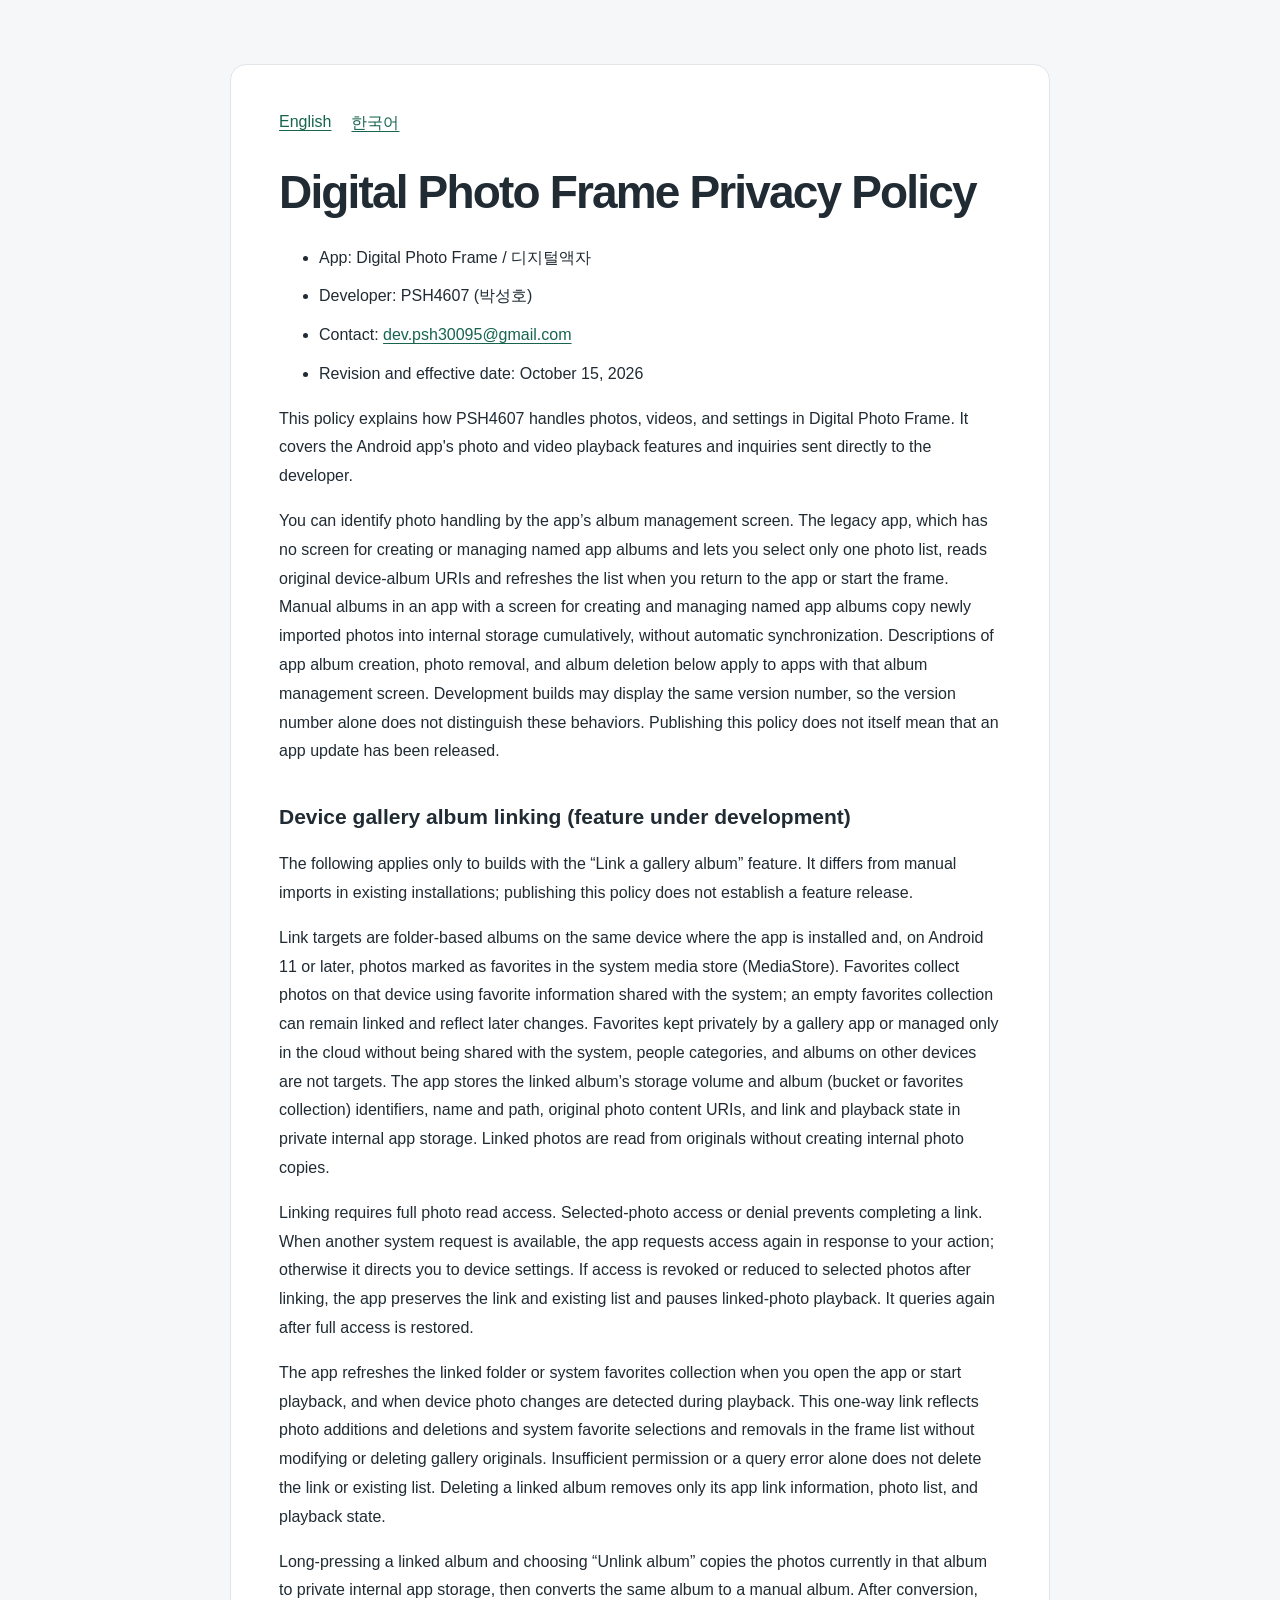
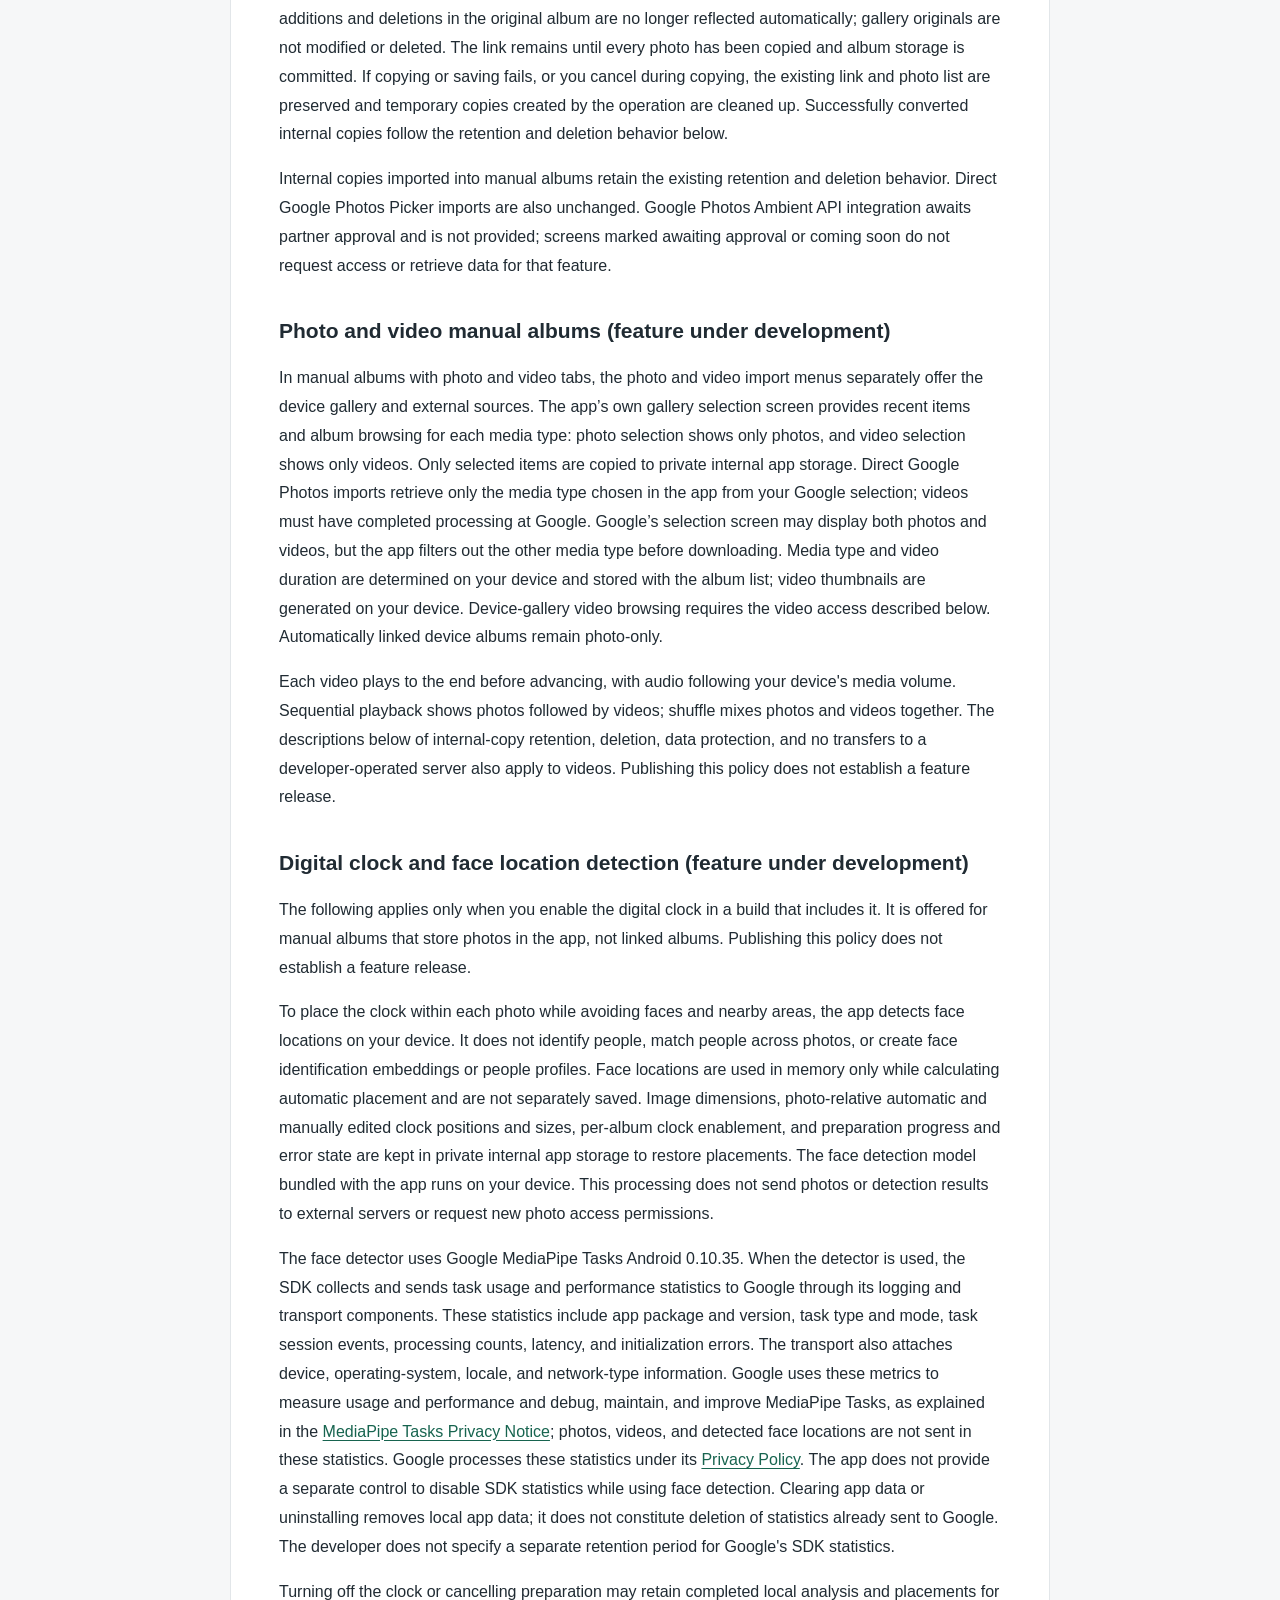
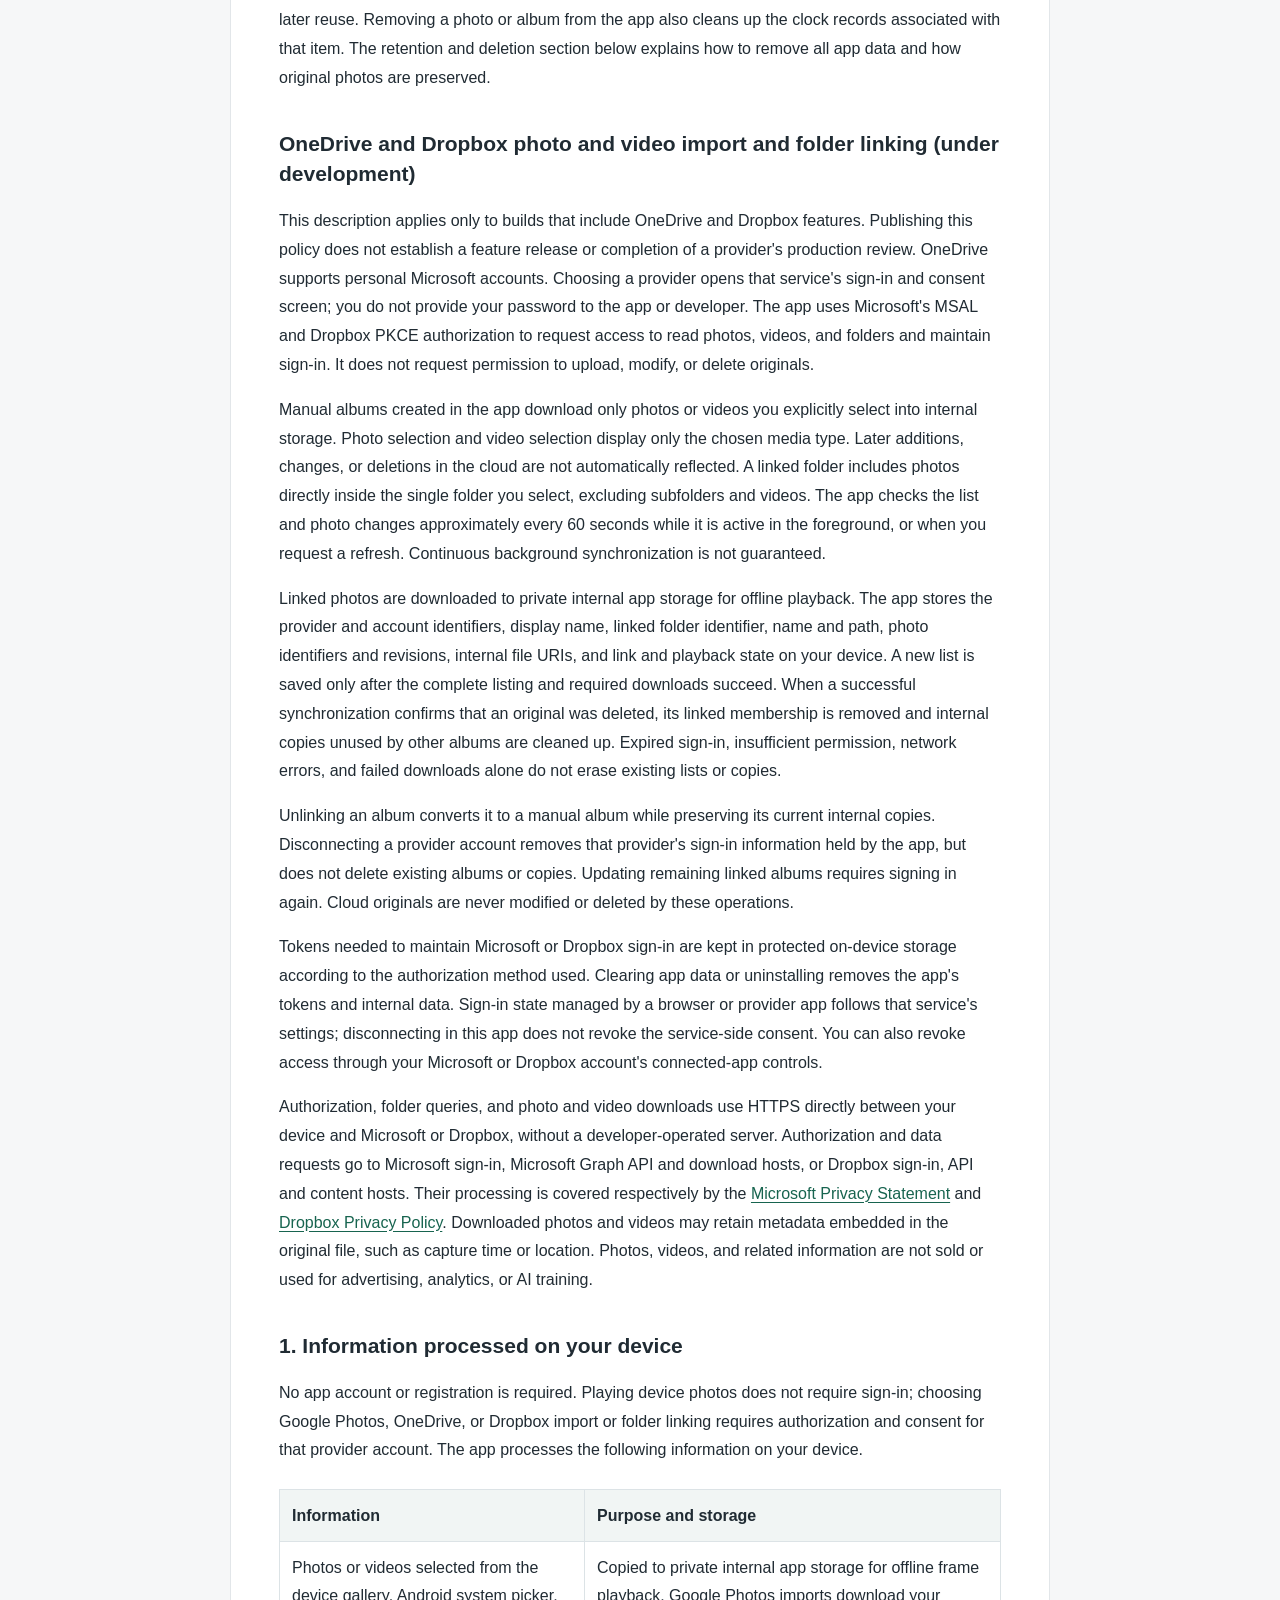
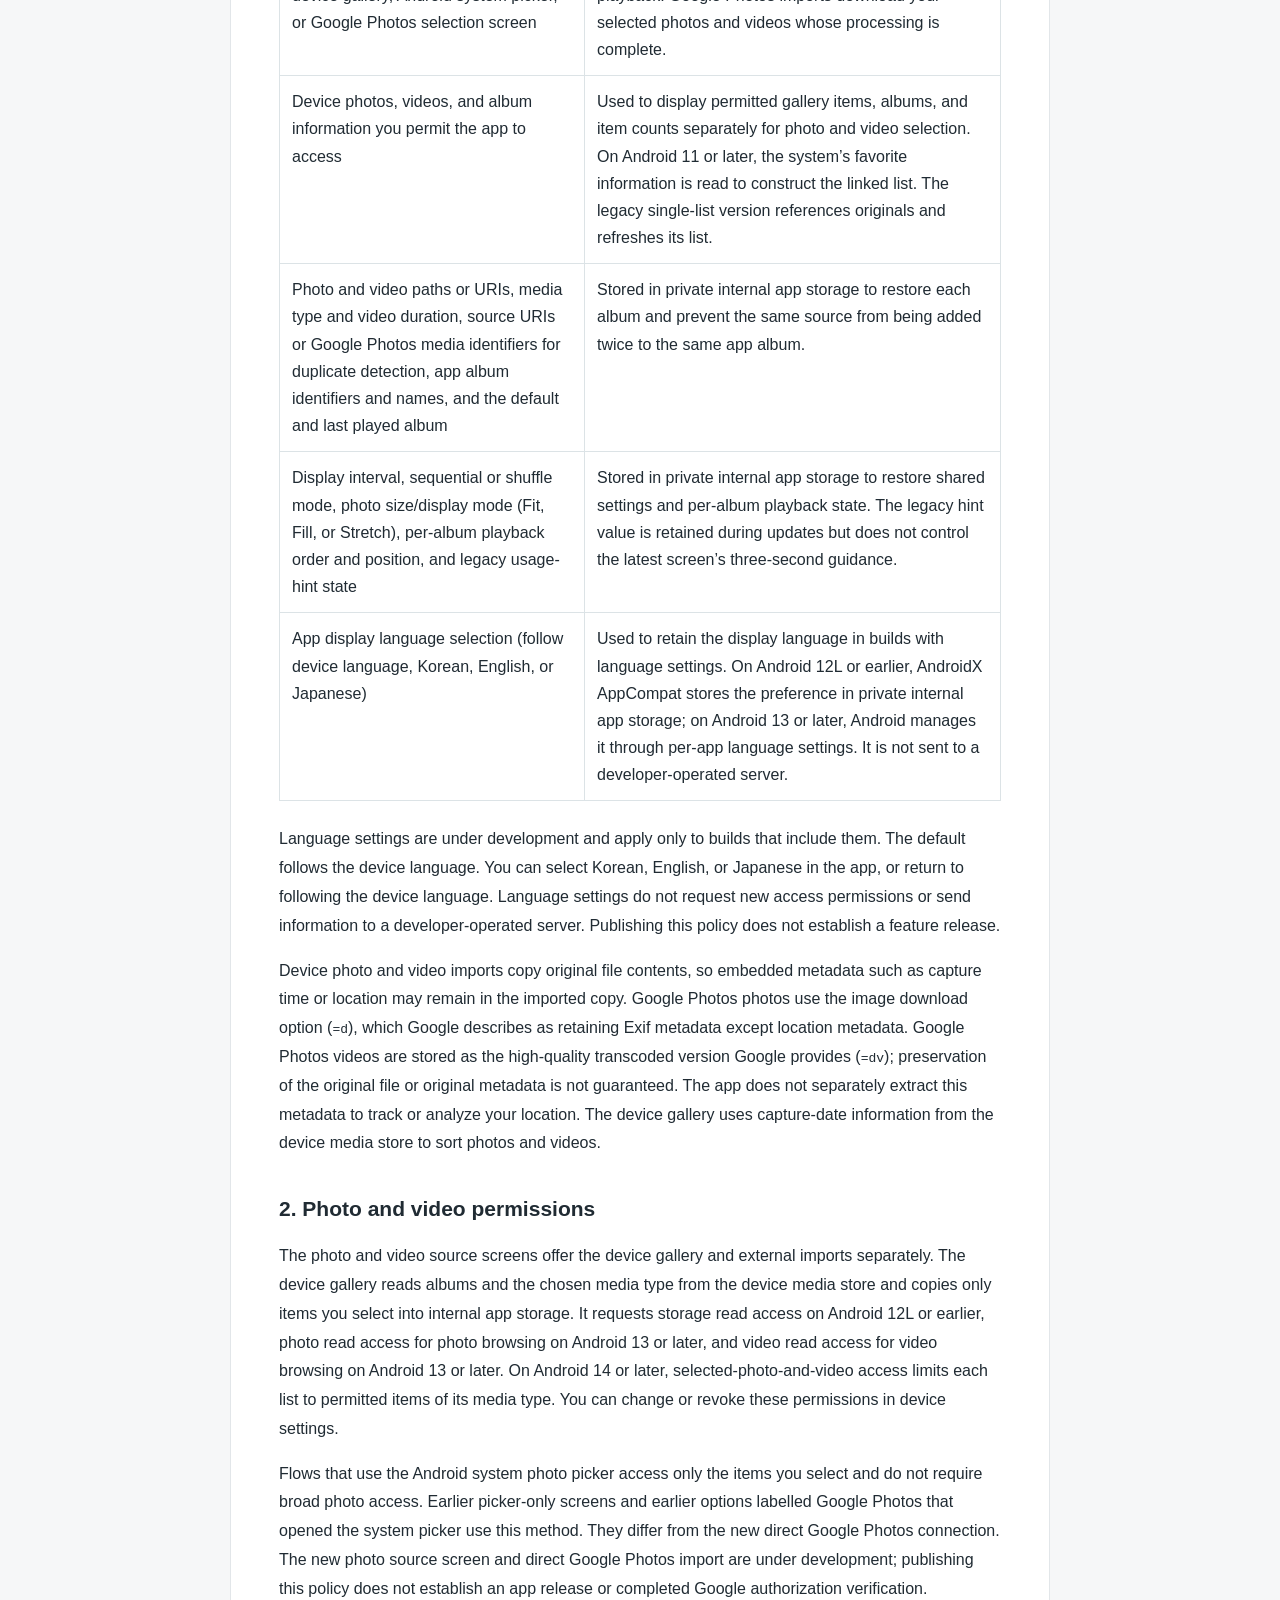
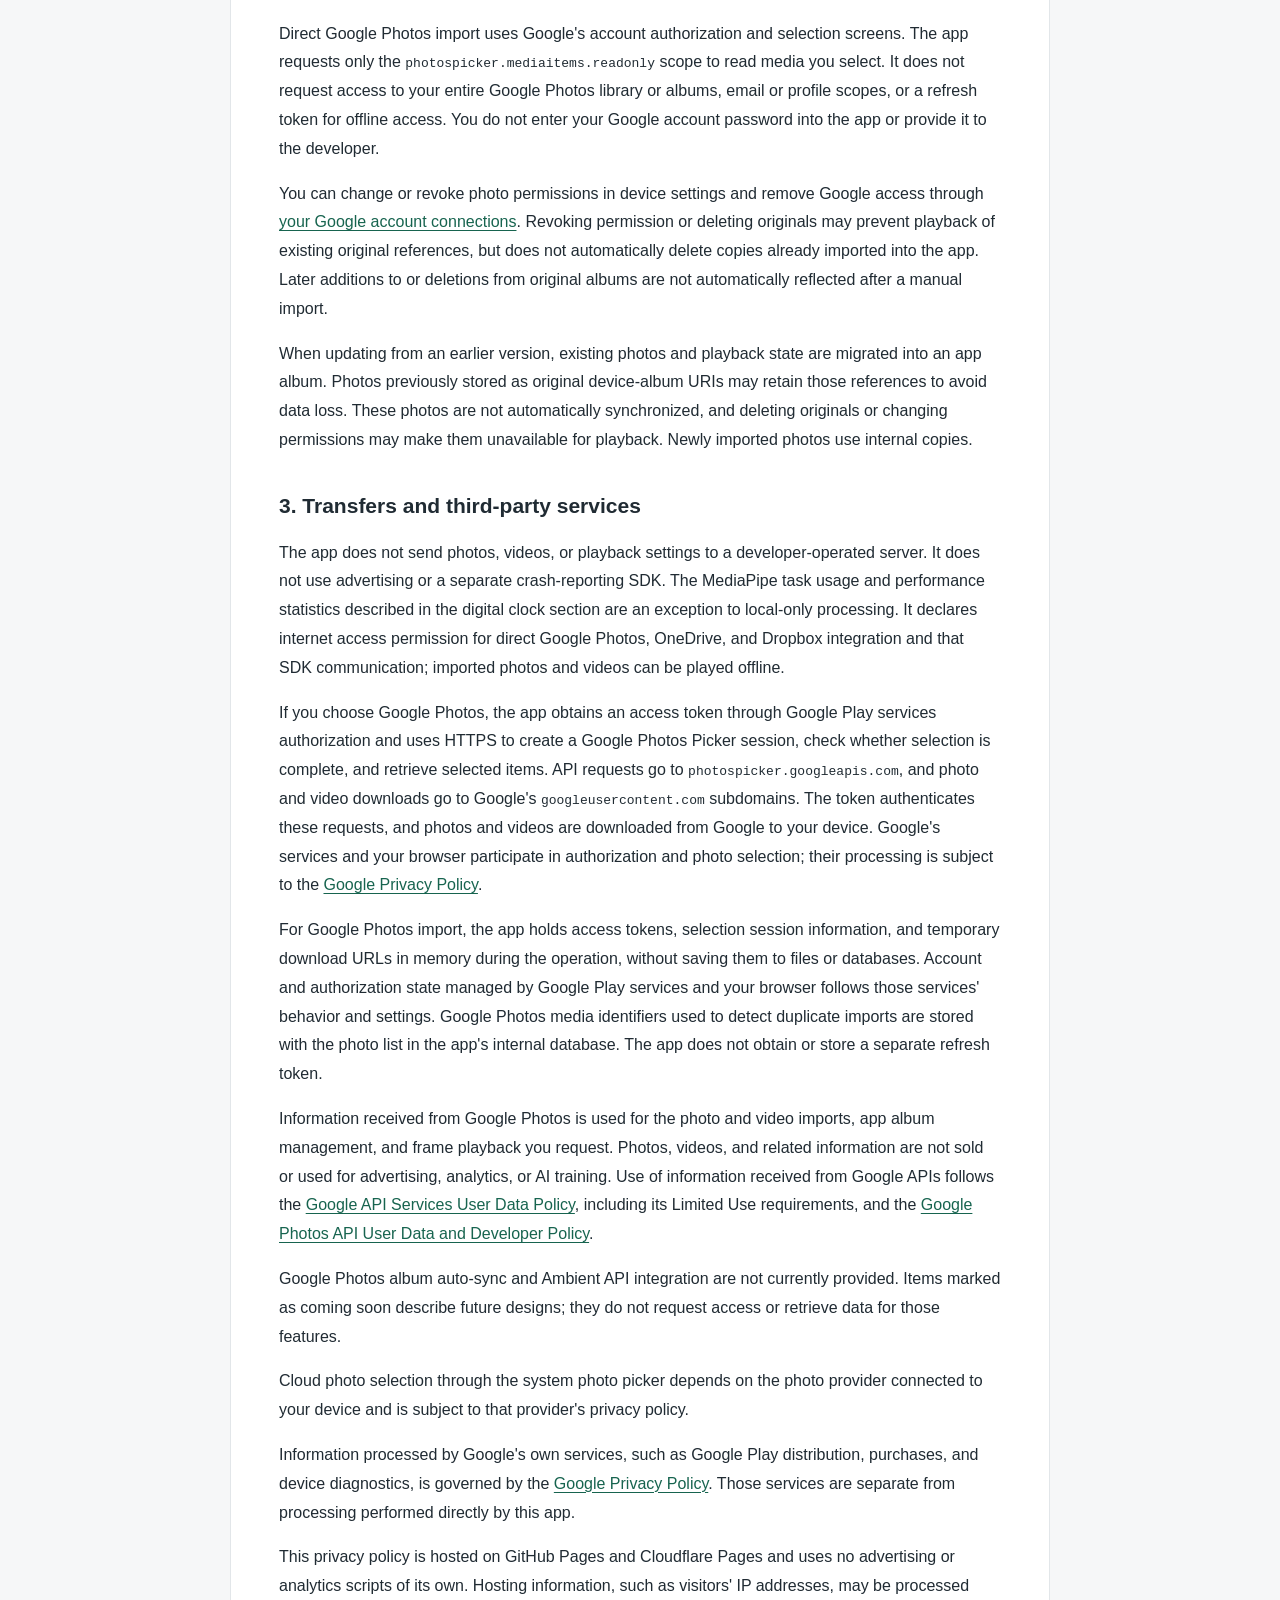
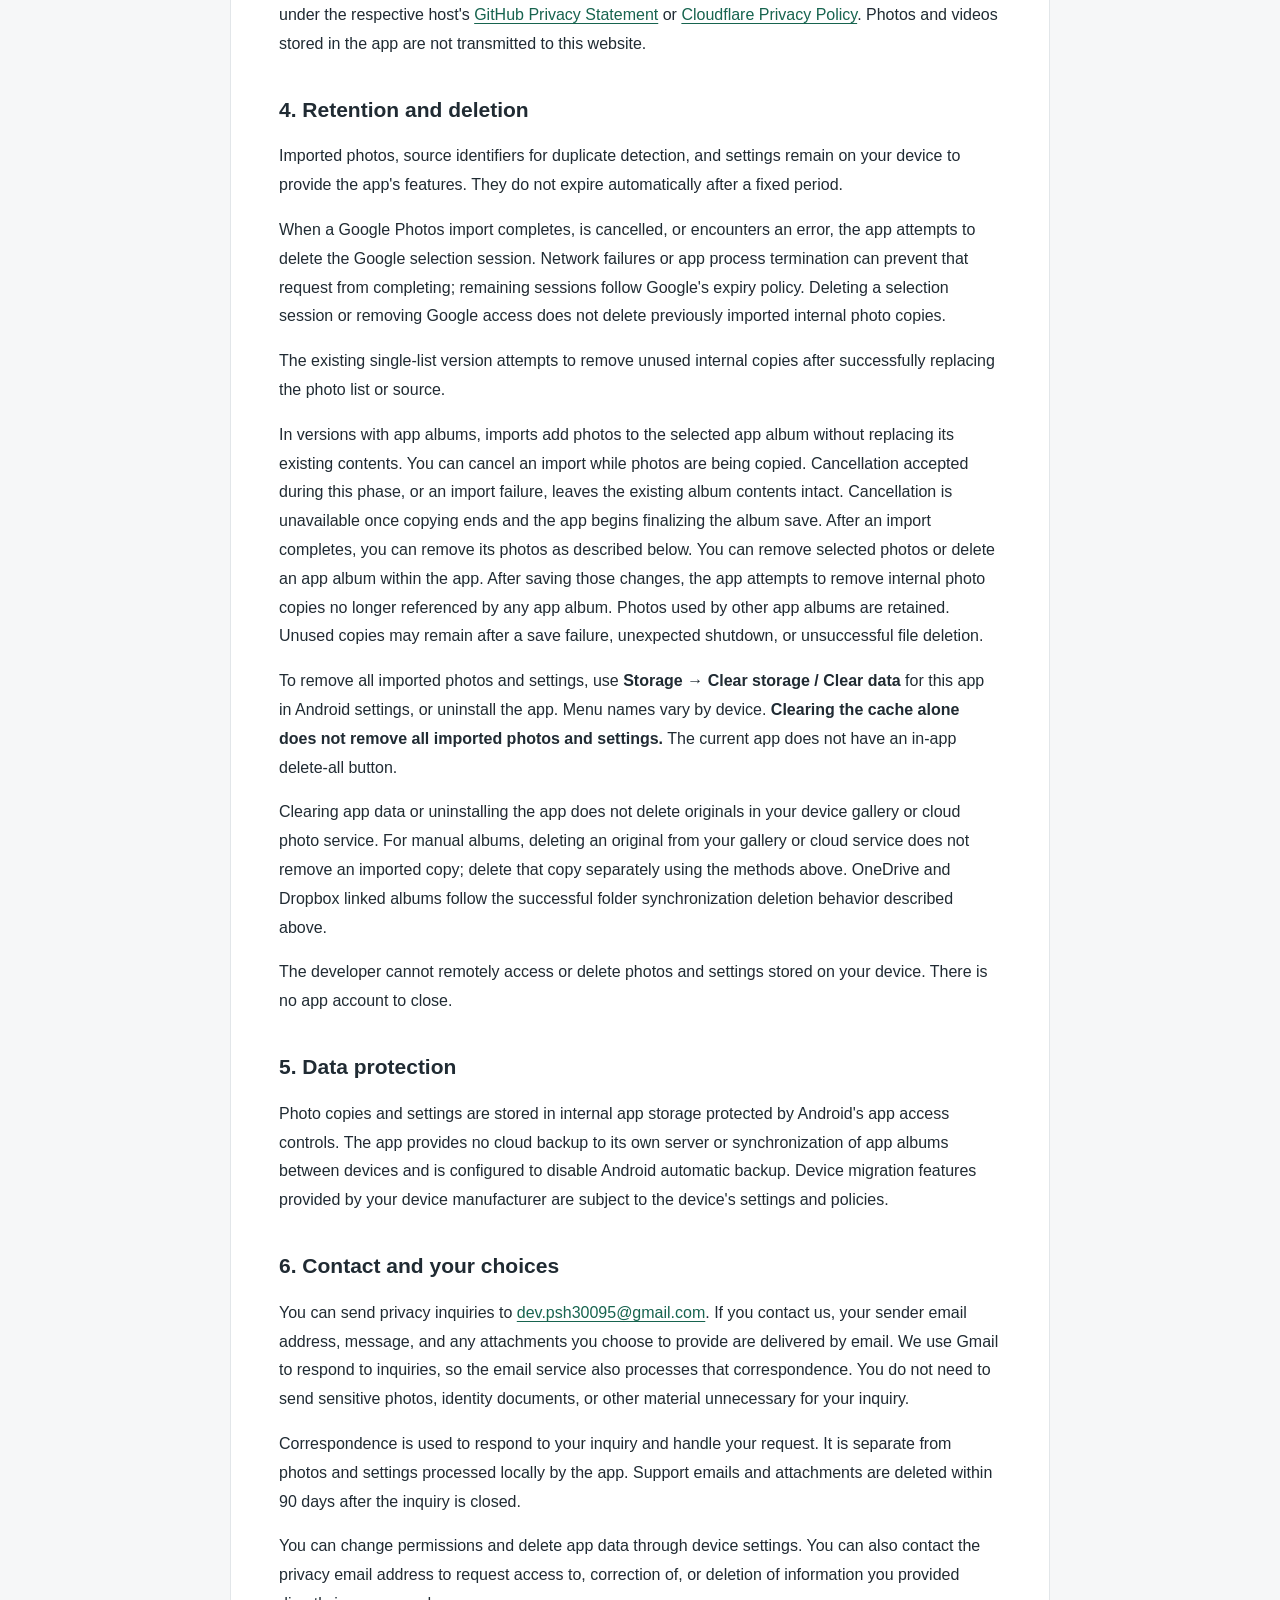
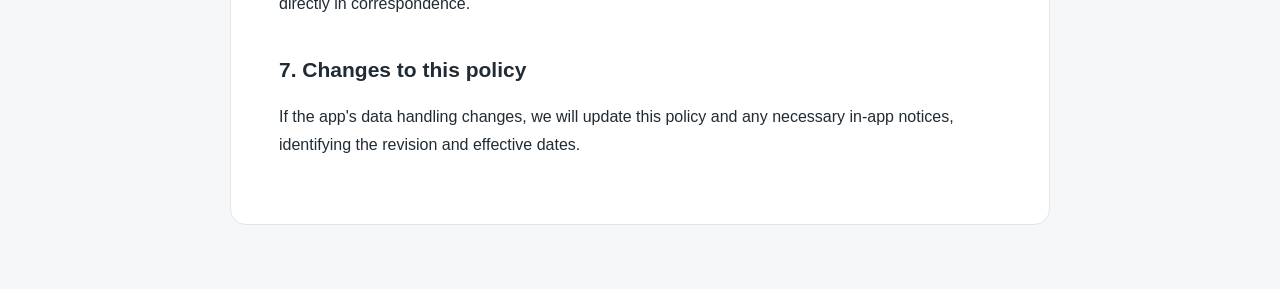
==== commit 1ad40977: "docs: disclose MediaPipe task statistics sent to Google" ====
--- a/policy/digital-photo-frame/index.html
+++ b/policy/digital-photo-frame/index.html
@@ -10,7 +10,7 @@
 </head>
 <body><main>
 <nav aria-label="Language"><a href="index.html" lang="en">English</a><a href="ko.html" lang="ko">한국어</a></nav>
-<div class="markdown-heading"><div class="markdown-heading"><div class="markdown-heading"><h1 class="heading-element">Digital Photo Frame Privacy Policy</h1><a id="user-content-digital-photo-frame-privacy-policy" class="anchor" aria-label="Permalink: Digital Photo Frame Privacy Policy" href="#digital-photo-frame-privacy-policy"><span aria-hidden="true" class="octicon octicon-link"></span></a></div>
+<div class="markdown-heading"><div class="markdown-heading"><div class="markdown-heading"><div class="markdown-heading"><h1 class="heading-element">Digital Photo Frame Privacy Policy</h1><a id="user-content-digital-photo-frame-privacy-policy" class="anchor" aria-label="Permalink: Digital Photo Frame Privacy Policy" href="#digital-photo-frame-privacy-policy"><span aria-hidden="true" class="octicon octicon-link"></span></a></div>
 <ul>
 <li>App: Digital Photo Frame / 디지털액자</li>
 <li>Developer: PSH4607 (박성호)</li>
@@ -33,6 +33,7 @@
 <div class="markdown-heading"><h2 class="heading-element">Digital clock and face location detection (feature under development)</h2><a id="user-content-digital-clock-and-face-location-detection-feature-under-development" class="anchor" aria-label="Permalink: Digital clock and face location detection (feature under development)" href="#digital-clock-and-face-location-detection-feature-under-development"><span aria-hidden="true" class="octicon octicon-link"></span></a></div>
 <p>The following applies only when you enable the digital clock in a build that includes it. It is offered for manual albums that store photos in the app, not linked albums. Publishing this policy does not establish a feature release.</p>
 <p>To place the clock within each photo while avoiding faces and nearby areas, the app detects face locations on your device. It does not identify people, match people across photos, or create face identification embeddings or people profiles. Face locations are used in memory only while calculating automatic placement and are not separately saved. Image dimensions, photo-relative automatic and manually edited clock positions and sizes, per-album clock enablement, and preparation progress and error state are kept in private internal app storage to restore placements. The face detection model bundled with the app runs on your device. This processing does not send photos or detection results to external servers or request new photo access permissions.</p>
+<p>The face detector uses Google MediaPipe Tasks Android 0.10.35. When the detector is used, the SDK collects and sends task usage and performance statistics to Google through its logging and transport components. These statistics include app package and version, task type and mode, task session events, processing counts, latency, and initialization errors. The transport also attaches device, operating-system, locale, and network-type information. Google uses these metrics to measure usage and performance and debug, maintain, and improve MediaPipe Tasks, as explained in the <a href="https://developers.google.com/edge/mediapipe/solutions/tasks#mediapipe_tasks_privacy_notice" rel="nofollow">MediaPipe Tasks Privacy Notice</a>; photos, videos, and detected face locations are not sent in these statistics. Google processes these statistics under its <a href="https://policies.google.com/privacy" rel="nofollow">Privacy Policy</a>. The app does not provide a separate control to disable SDK statistics while using face detection. Clearing app data or uninstalling removes local app data; it does not constitute deletion of statistics already sent to Google. The developer does not specify a separate retention period for Google's SDK statistics.</p>
 <p>Turning off the clock or cancelling preparation may retain completed local analysis and placements for later reuse. Removing a photo or album from the app also cleans up the clock records associated with that item. The retention and deletion section below explains how to remove all app data and how original photos are preserved.</p>
 <div class="markdown-heading"><h2 class="heading-element">OneDrive and Dropbox photo and video import and folder linking (under development)</h2><a id="user-content-onedrive-and-dropbox-photo-and-video-import-and-folder-linking-under-development" class="anchor" aria-label="Permalink: OneDrive and Dropbox photo and video import and folder linking (under development)" href="#onedrive-and-dropbox-photo-and-video-import-and-folder-linking-under-development"><span aria-hidden="true" class="octicon octicon-link"></span></a></div>
 <p>This description applies only to builds that include OneDrive and Dropbox features. Publishing this policy does not establish a feature release or completion of a provider's production review. OneDrive supports personal Microsoft accounts. Choosing a provider opens that service's sign-in and consent screen; you do not provide your password to the app or developer. The app uses Microsoft's MSAL and Dropbox PKCE authorization to request access to read photos, videos, and folders and maintain sign-in. It does not request permission to upload, modify, or delete originals.</p>
@@ -82,7 +83,7 @@
 <p>You can change or revoke photo permissions in device settings and remove Google access through <a href="https://myaccount.google.com/connections" rel="nofollow">your Google account connections</a>. Revoking permission or deleting originals may prevent playback of existing original references, but does not automatically delete copies already imported into the app. Later additions to or deletions from original albums are not automatically reflected after a manual import.</p>
 <p>When updating from an earlier version, existing photos and playback state are migrated into an app album. Photos previously stored as original device-album URIs may retain those references to avoid data loss. These photos are not automatically synchronized, and deleting originals or changing permissions may make them unavailable for playback. Newly imported photos use internal copies.</p>
 <div class="markdown-heading"><h2 class="heading-element">3. Transfers and third-party services</h2><a id="user-content-3-transfers-and-third-party-services" class="anchor" aria-label="Permalink: 3. Transfers and third-party services" href="#3-transfers-and-third-party-services"><span aria-hidden="true" class="octicon octicon-link"></span></a></div>
-<p>The app does not send photos, videos, or playback settings to a developer-operated server. It does not use advertising, user behavior analytics, or a separate crash-reporting SDK. It declares internet access permission for direct Google Photos, OneDrive, and Dropbox integration; imported photos and videos can be played offline.</p>
+<p>The app does not send photos, videos, or playback settings to a developer-operated server. It does not use advertising or a separate crash-reporting SDK. The MediaPipe task usage and performance statistics described in the digital clock section are an exception to local-only processing. It declares internet access permission for direct Google Photos, OneDrive, and Dropbox integration and that SDK communication; imported photos and videos can be played offline.</p>
 <p>If you choose Google Photos, the app obtains an access token through Google Play services authorization and uses HTTPS to create a Google Photos Picker session, check whether selection is complete, and retrieve selected items. API requests go to <code>photospicker.googleapis.com</code>, and photo and video downloads go to Google's <code>googleusercontent.com</code> subdomains. The token authenticates these requests, and photos and videos are downloaded from Google to your device. Google's services and your browser participate in authorization and photo selection; their processing is subject to the <a href="https://policies.google.com/privacy" rel="nofollow">Google Privacy Policy</a>.</p>
 <p>For Google Photos import, the app holds access tokens, selection session information, and temporary download URLs in memory during the operation, without saving them to files or databases. Account and authorization state managed by Google Play services and your browser follows those services' behavior and settings. Google Photos media identifiers used to detect duplicate imports are stored with the photo list in the app's internal database. The app does not obtain or store a separate refresh token.</p>
 <p>Information received from Google Photos is used for the photo and video imports, app album management, and frame playback you request. Photos, videos, and related information are not sold or used for advertising, analytics, or AI training. Use of information received from Google APIs follows the <a href="https://developers.google.com/terms/api-services-user-data-policy" rel="nofollow">Google API Services User Data Policy</a>, including its Limited Use requirements, and the <a href="https://developers.google.com/photos/support/api-policy" rel="nofollow">Google Photos API User Data and Developer Policy</a>.</p>
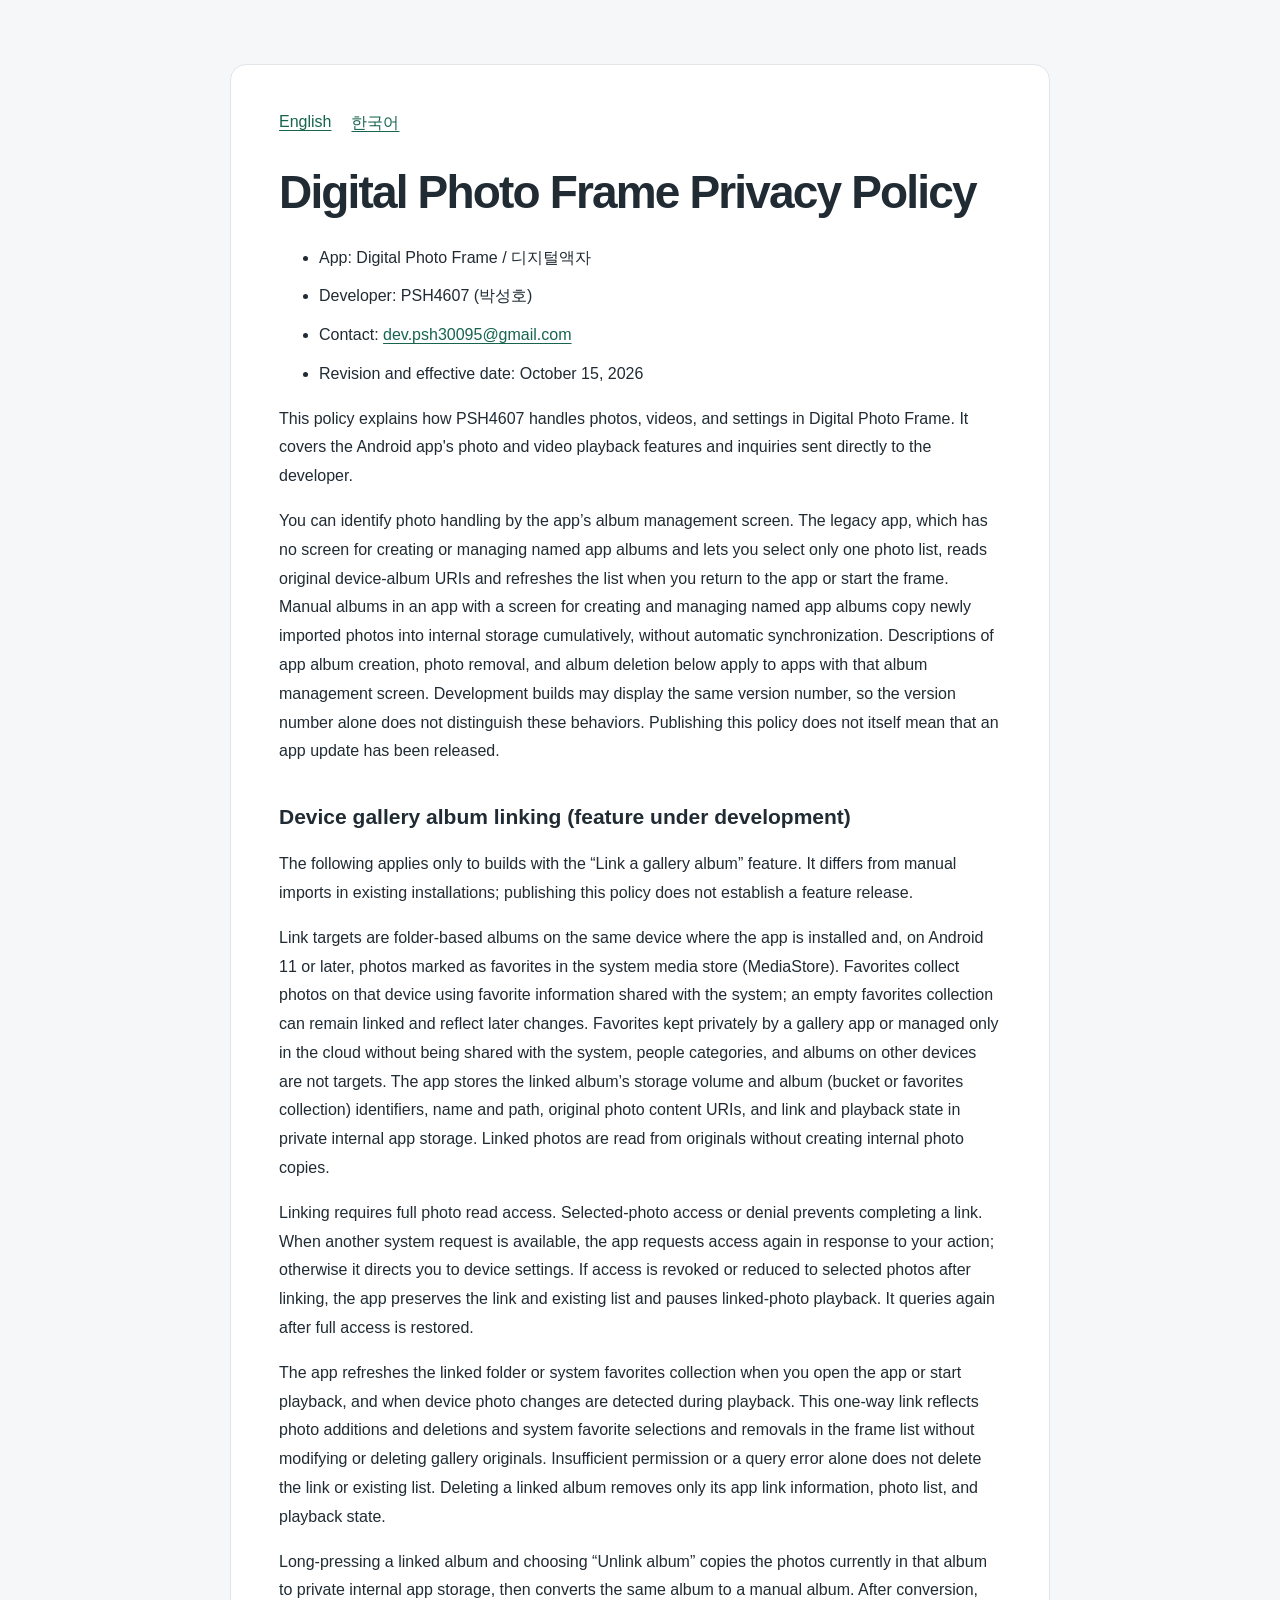
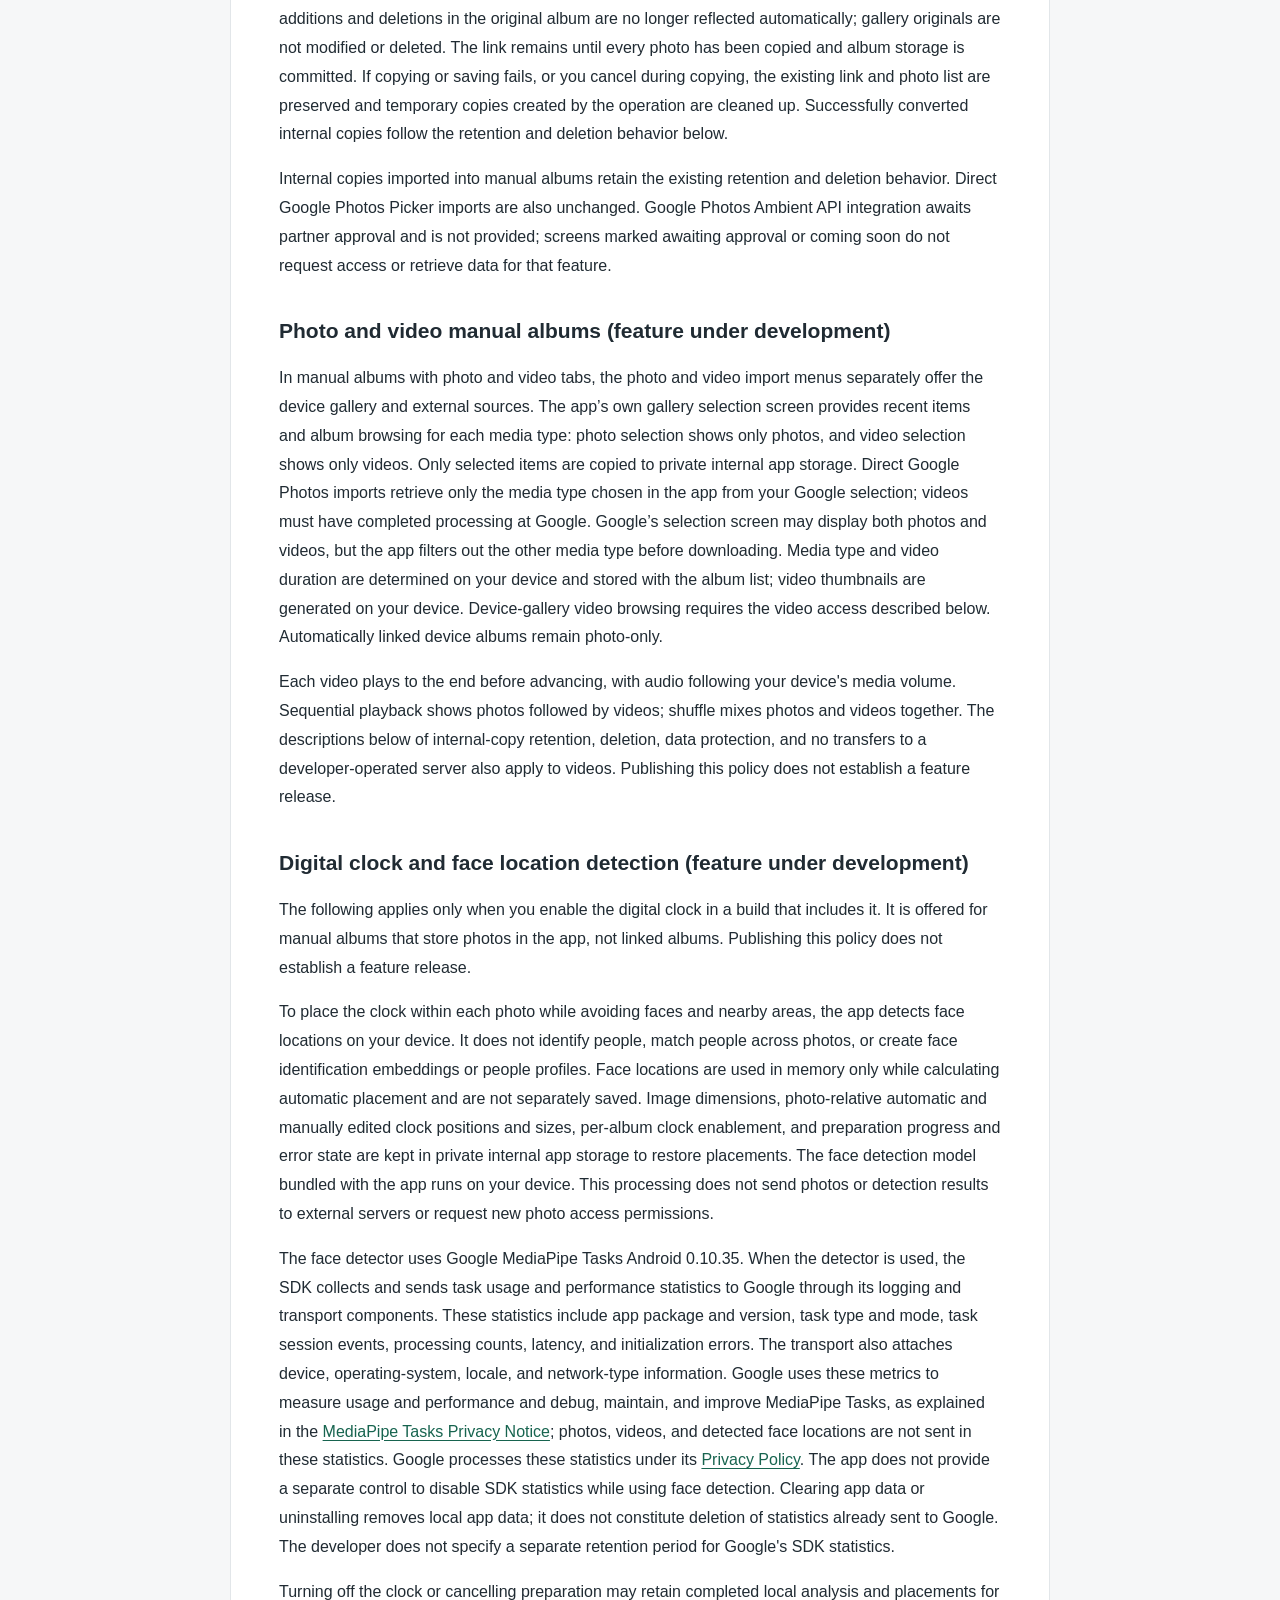
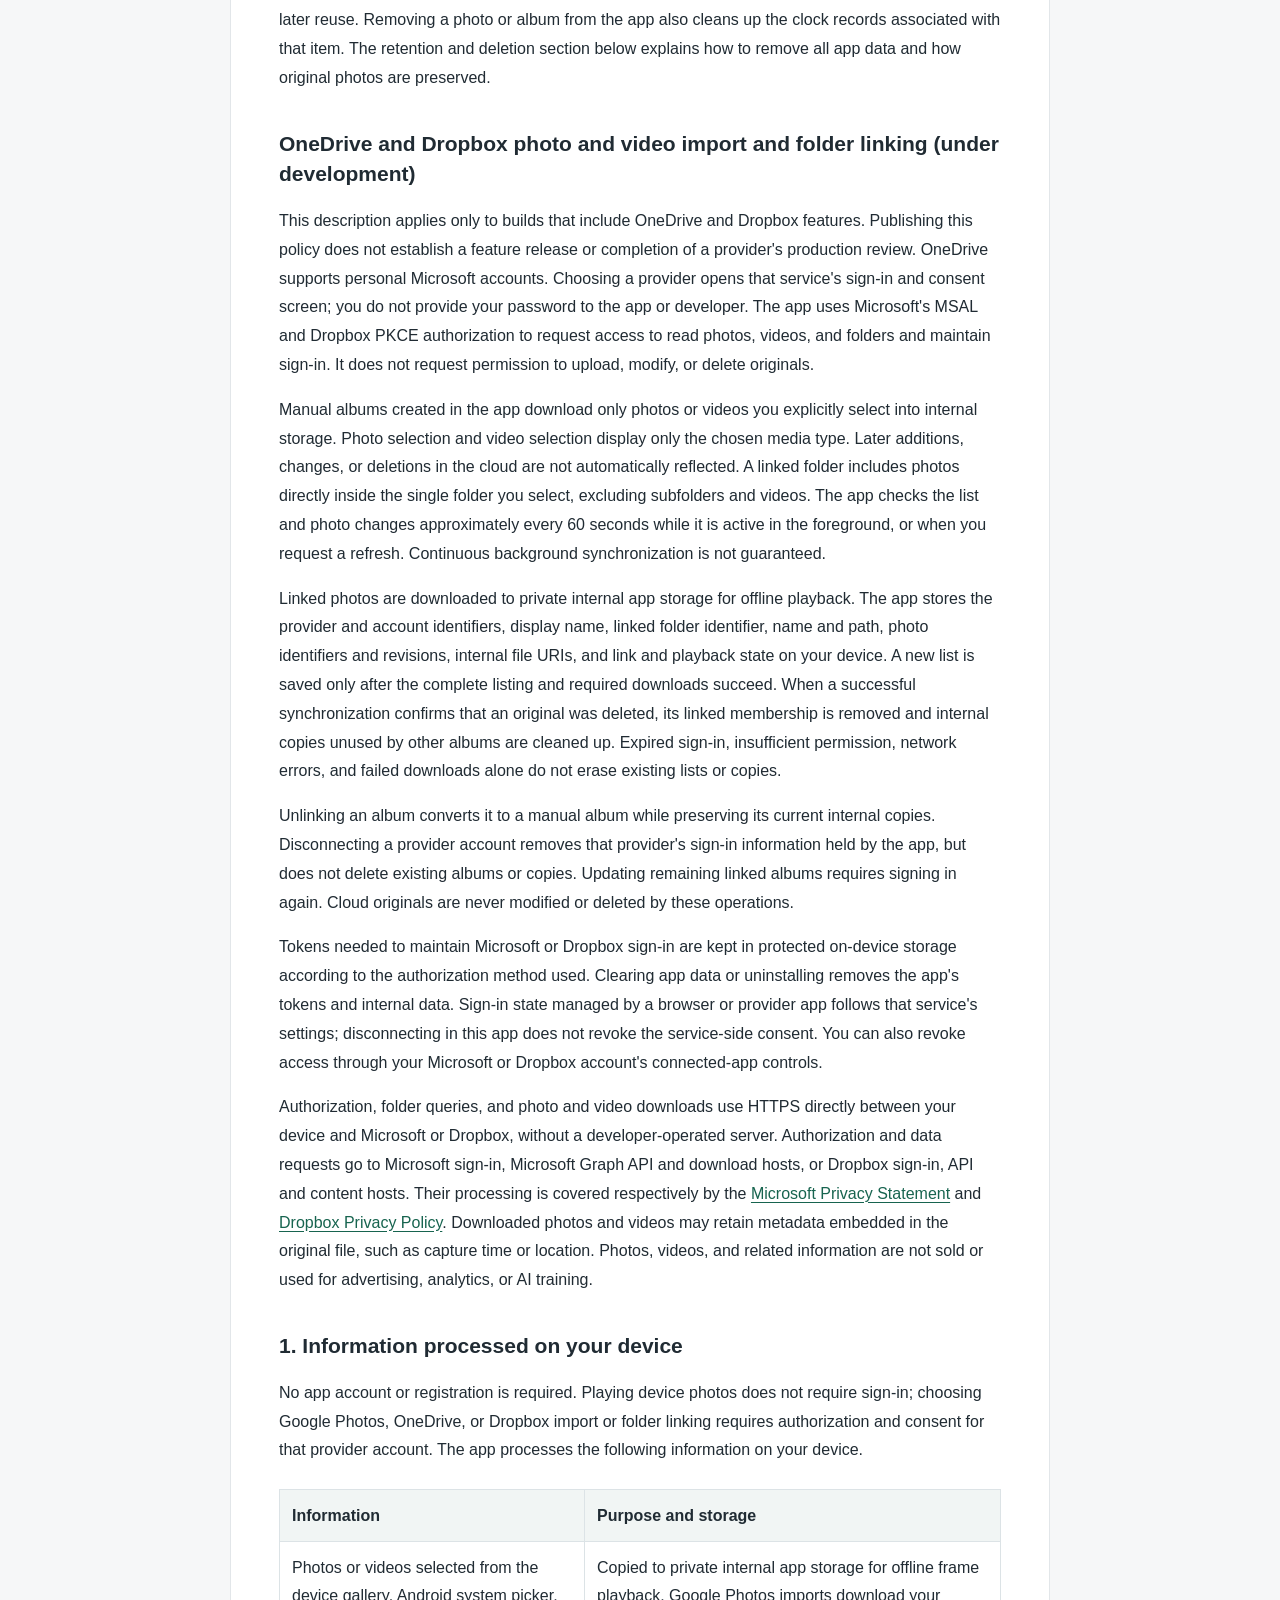
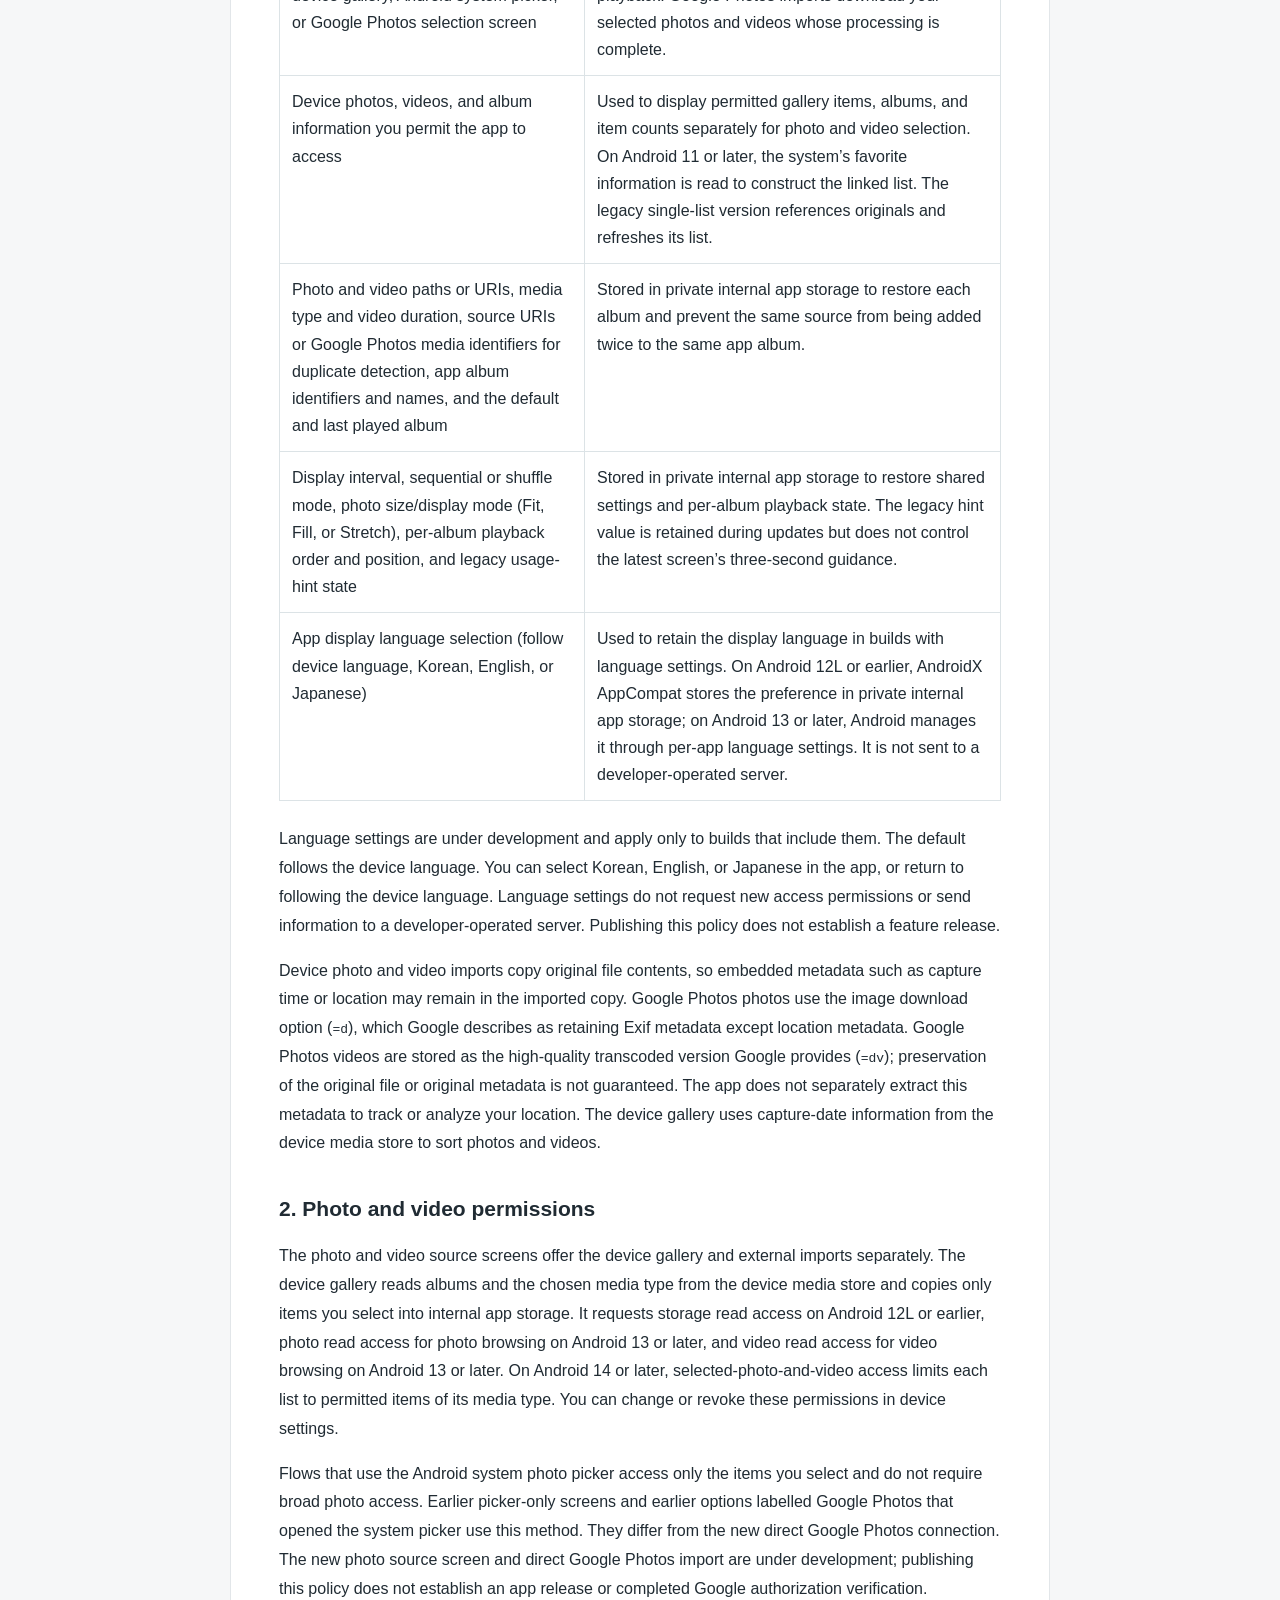
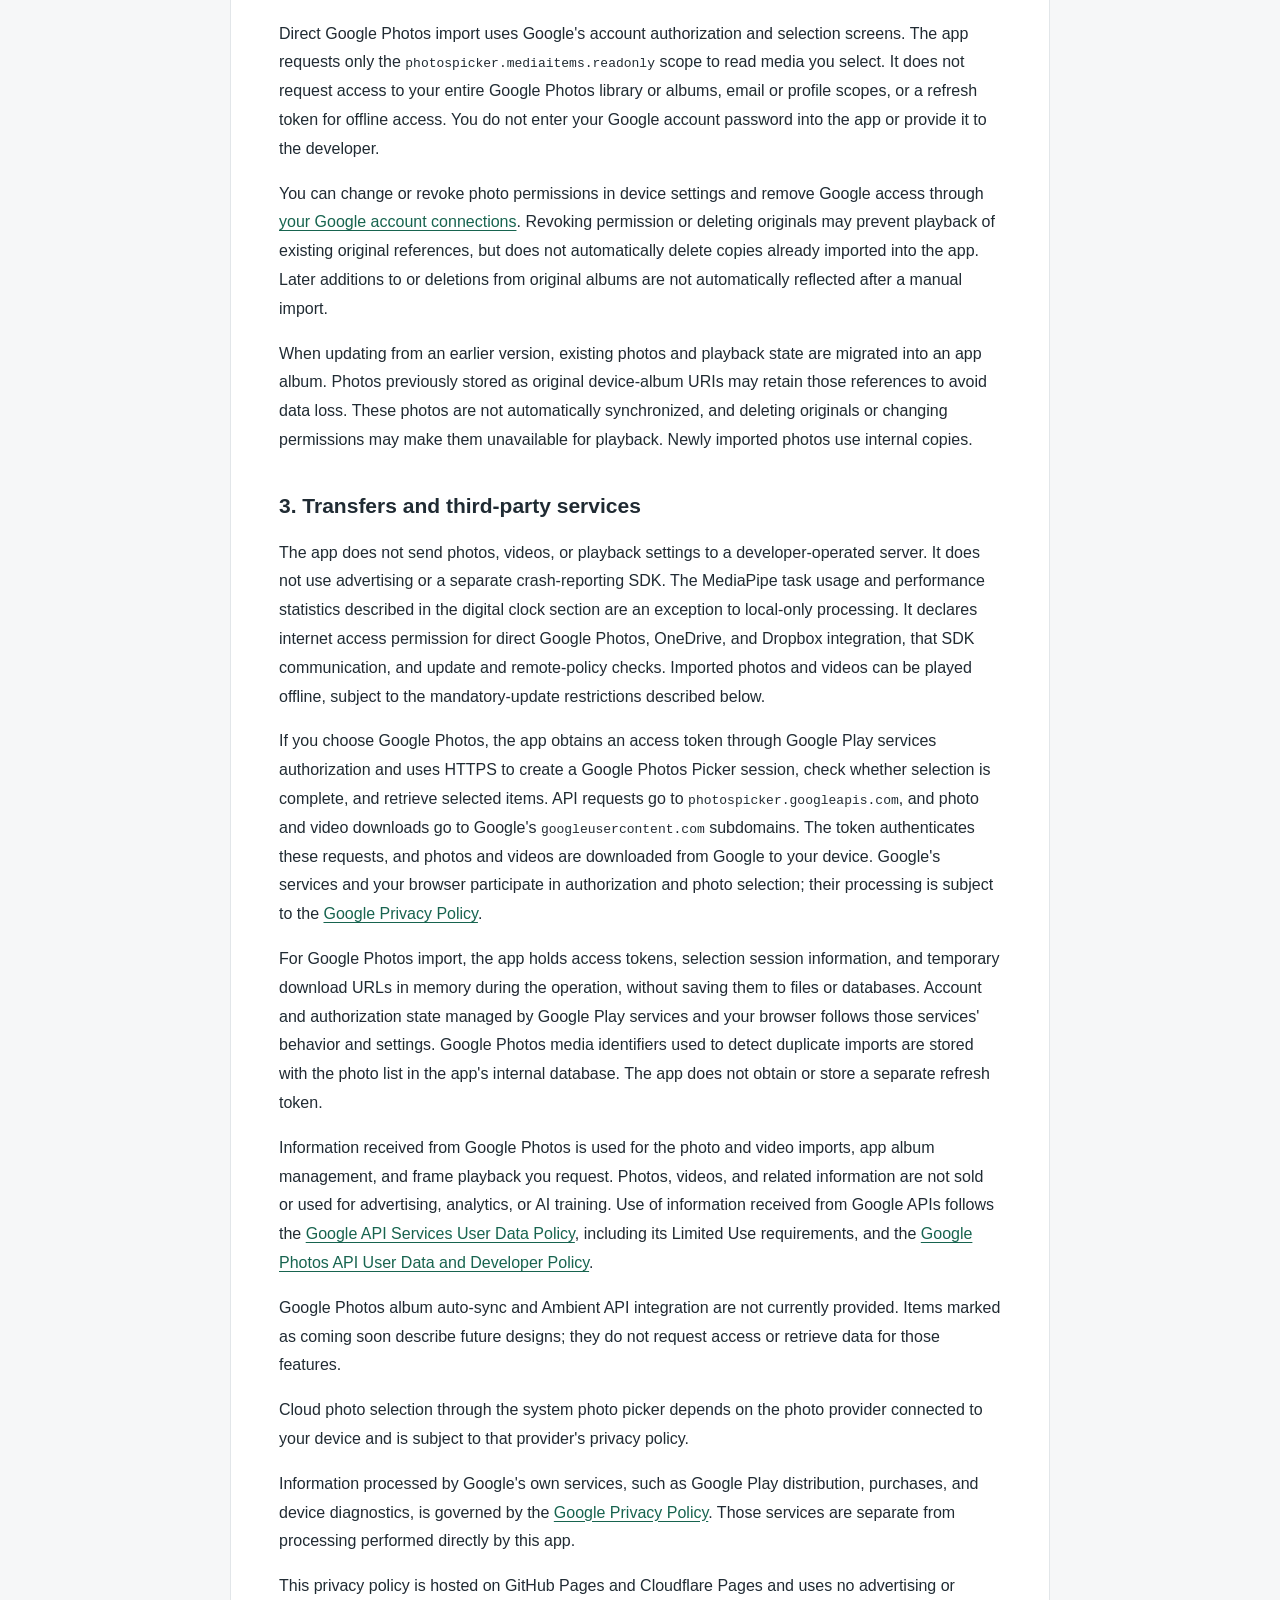
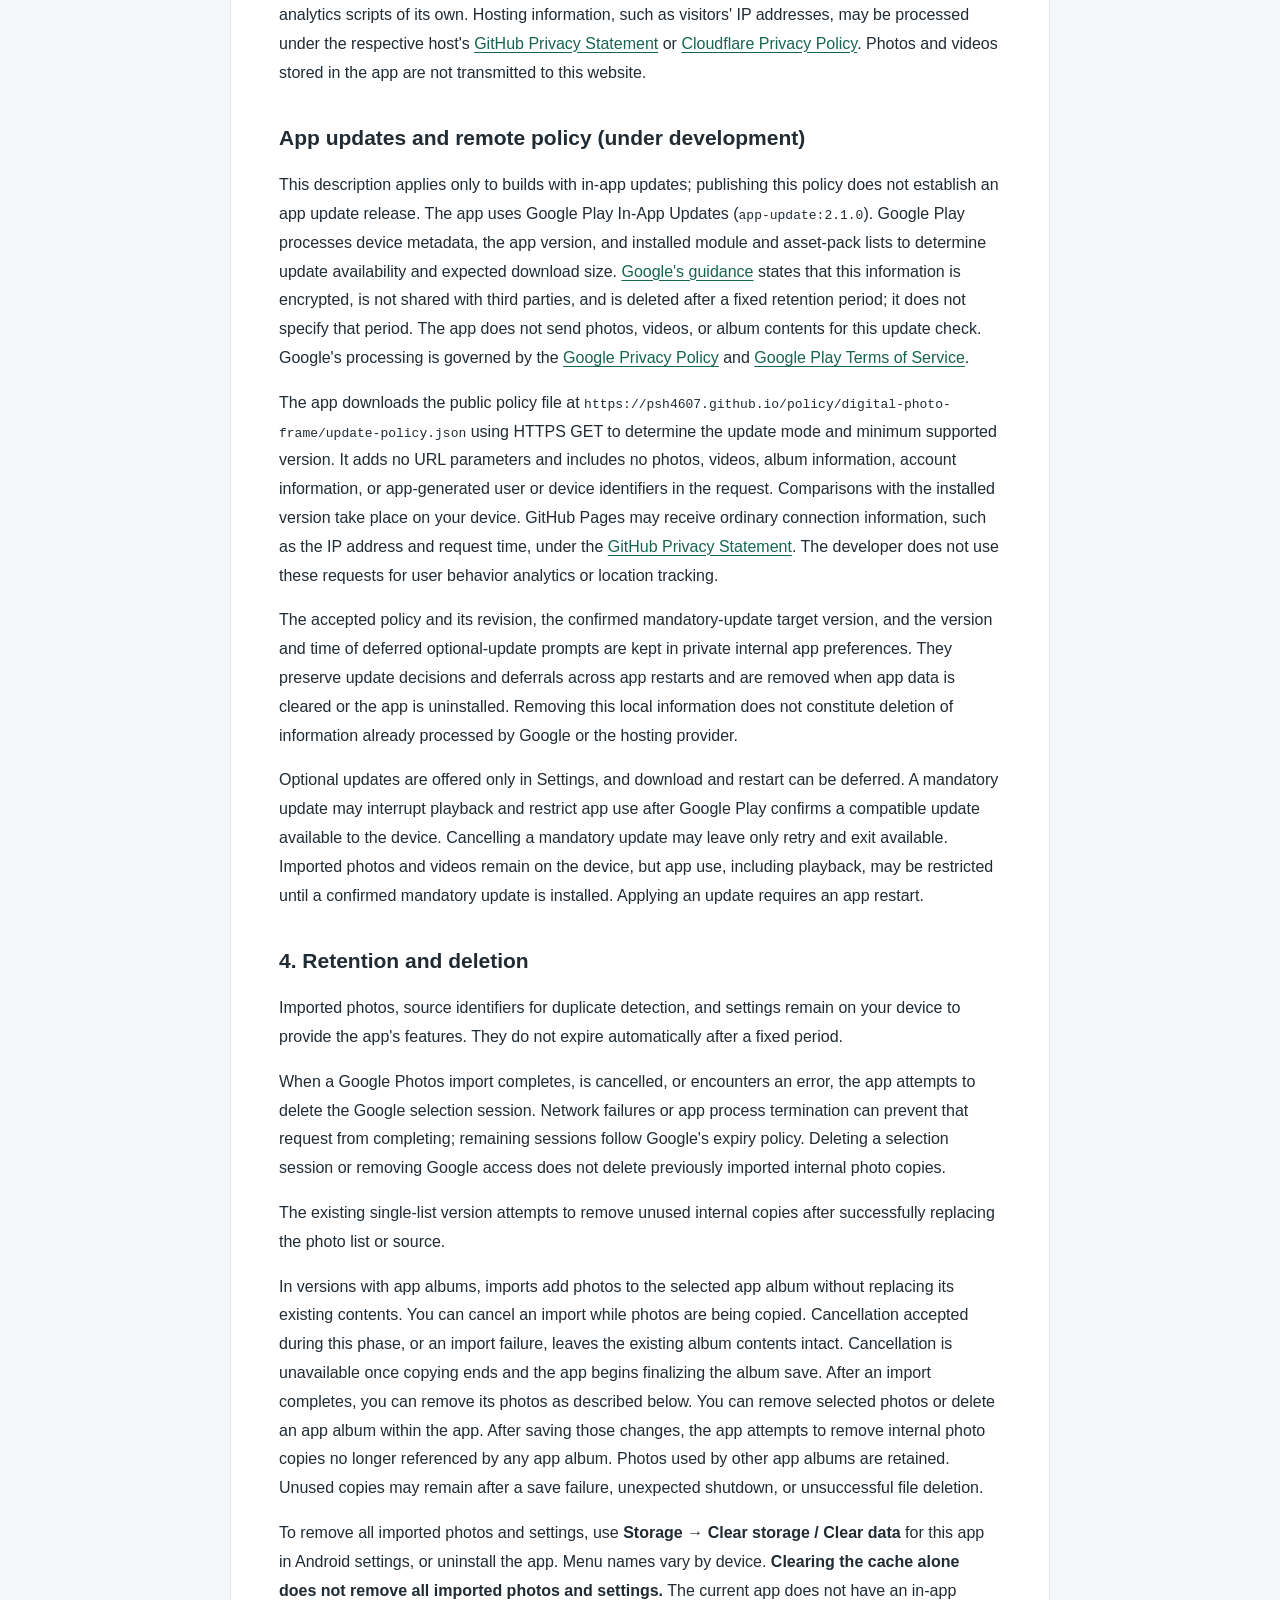
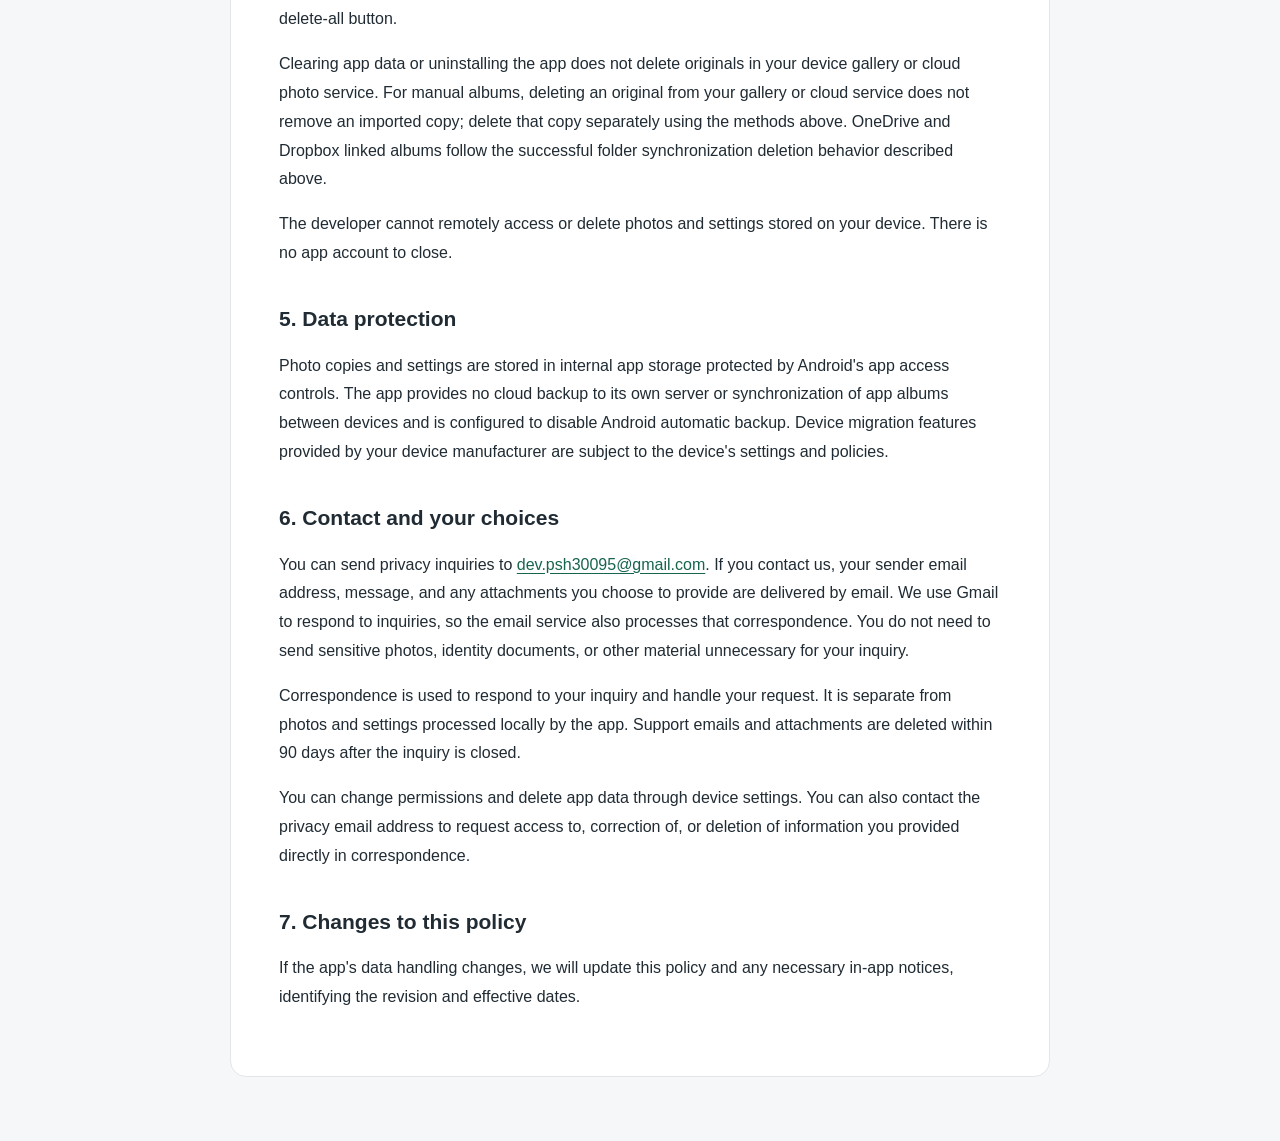
==== commit 401e3367: "feat: publish in-app update policy and privacy disclosures" ====
--- a/policy/digital-photo-frame/index.html
+++ b/policy/digital-photo-frame/index.html
@@ -10,41 +10,40 @@
 </head>
 <body><main>
 <nav aria-label="Language"><a href="index.html" lang="en">English</a><a href="ko.html" lang="ko">한국어</a></nav>
-<div class="markdown-heading"><div class="markdown-heading"><div class="markdown-heading"><div class="markdown-heading"><h1 class="heading-element">Digital Photo Frame Privacy Policy</h1><a id="user-content-digital-photo-frame-privacy-policy" class="anchor" aria-label="Permalink: Digital Photo Frame Privacy Policy" href="#digital-photo-frame-privacy-policy"><span aria-hidden="true" class="octicon octicon-link"></span></a></div>
+<h1>Digital Photo Frame Privacy Policy</h1>
 <ul>
 <li>App: Digital Photo Frame / 디지털액자</li>
 <li>Developer: PSH4607 (박성호)</li>
-<li>Contact: <a href="mailto:dev.psh30095@gmail.com">dev.psh30095@gmail.com</a>
-</li>
+<li>Contact: <a href="mailto:dev.psh30095@gmail.com">dev.psh30095@gmail.com</a></li>
 <li>Revision and effective date: October 15, 2026</li>
 </ul>
 <p>This policy explains how PSH4607 handles photos, videos, and settings in Digital Photo Frame. It covers the Android app's photo and video playback features and inquiries sent directly to the developer.</p>
 <p>You can identify photo handling by the app’s album management screen. The legacy app, which has no screen for creating or managing named app albums and lets you select only one photo list, reads original device-album URIs and refreshes the list when you return to the app or start the frame. Manual albums in an app with a screen for creating and managing named app albums copy newly imported photos into internal storage cumulatively, without automatic synchronization. Descriptions of app album creation, photo removal, and album deletion below apply to apps with that album management screen. Development builds may display the same version number, so the version number alone does not distinguish these behaviors. Publishing this policy does not itself mean that an app update has been released.</p>
-<div class="markdown-heading"><h2 class="heading-element">Device gallery album linking (feature under development)</h2><a id="user-content-device-gallery-album-linking-feature-under-development" class="anchor" aria-label="Permalink: Device gallery album linking (feature under development)" href="#device-gallery-album-linking-feature-under-development"><span aria-hidden="true" class="octicon octicon-link"></span></a></div>
+<h2>Device gallery album linking (feature under development)</h2>
 <p>The following applies only to builds with the “Link a gallery album” feature. It differs from manual imports in existing installations; publishing this policy does not establish a feature release.</p>
 <p>Link targets are folder-based albums on the same device where the app is installed and, on Android 11 or later, photos marked as favorites in the system media store (MediaStore). Favorites collect photos on that device using favorite information shared with the system; an empty favorites collection can remain linked and reflect later changes. Favorites kept privately by a gallery app or managed only in the cloud without being shared with the system, people categories, and albums on other devices are not targets. The app stores the linked album’s storage volume and album (bucket or favorites collection) identifiers, name and path, original photo content URIs, and link and playback state in private internal app storage. Linked photos are read from originals without creating internal photo copies.</p>
 <p>Linking requires full photo read access. Selected-photo access or denial prevents completing a link. When another system request is available, the app requests access again in response to your action; otherwise it directs you to device settings. If access is revoked or reduced to selected photos after linking, the app preserves the link and existing list and pauses linked-photo playback. It queries again after full access is restored.</p>
 <p>The app refreshes the linked folder or system favorites collection when you open the app or start playback, and when device photo changes are detected during playback. This one-way link reflects photo additions and deletions and system favorite selections and removals in the frame list without modifying or deleting gallery originals. Insufficient permission or a query error alone does not delete the link or existing list. Deleting a linked album removes only its app link information, photo list, and playback state.</p>
 <p>Long-pressing a linked album and choosing “Unlink album” copies the photos currently in that album to private internal app storage, then converts the same album to a manual album. After conversion, additions and deletions in the original album are no longer reflected automatically; gallery originals are not modified or deleted. The link remains until every photo has been copied and album storage is committed. If copying or saving fails, or you cancel during copying, the existing link and photo list are preserved and temporary copies created by the operation are cleaned up. Successfully converted internal copies follow the retention and deletion behavior below.</p>
 <p>Internal copies imported into manual albums retain the existing retention and deletion behavior. Direct Google Photos Picker imports are also unchanged. Google Photos Ambient API integration awaits partner approval and is not provided; screens marked awaiting approval or coming soon do not request access or retrieve data for that feature.</p>
-<div class="markdown-heading"><h2 class="heading-element">Photo and video manual albums (feature under development)</h2><a id="user-content-photo-and-video-manual-albums-feature-under-development" class="anchor" aria-label="Permalink: Photo and video manual albums (feature under development)" href="#photo-and-video-manual-albums-feature-under-development"><span aria-hidden="true" class="octicon octicon-link"></span></a></div>
+<h2>Photo and video manual albums (feature under development)</h2>
 <p>In manual albums with photo and video tabs, the photo and video import menus separately offer the device gallery and external sources. The app’s own gallery selection screen provides recent items and album browsing for each media type: photo selection shows only photos, and video selection shows only videos. Only selected items are copied to private internal app storage. Direct Google Photos imports retrieve only the media type chosen in the app from your Google selection; videos must have completed processing at Google. Google’s selection screen may display both photos and videos, but the app filters out the other media type before downloading. Media type and video duration are determined on your device and stored with the album list; video thumbnails are generated on your device. Device-gallery video browsing requires the video access described below. Automatically linked device albums remain photo-only.</p>
 <p>Each video plays to the end before advancing, with audio following your device's media volume. Sequential playback shows photos followed by videos; shuffle mixes photos and videos together. The descriptions below of internal-copy retention, deletion, data protection, and no transfers to a developer-operated server also apply to videos. Publishing this policy does not establish a feature release.</p>
-<div class="markdown-heading"><h2 class="heading-element">Digital clock and face location detection (feature under development)</h2><a id="user-content-digital-clock-and-face-location-detection-feature-under-development" class="anchor" aria-label="Permalink: Digital clock and face location detection (feature under development)" href="#digital-clock-and-face-location-detection-feature-under-development"><span aria-hidden="true" class="octicon octicon-link"></span></a></div>
+<h2>Digital clock and face location detection (feature under development)</h2>
 <p>The following applies only when you enable the digital clock in a build that includes it. It is offered for manual albums that store photos in the app, not linked albums. Publishing this policy does not establish a feature release.</p>
 <p>To place the clock within each photo while avoiding faces and nearby areas, the app detects face locations on your device. It does not identify people, match people across photos, or create face identification embeddings or people profiles. Face locations are used in memory only while calculating automatic placement and are not separately saved. Image dimensions, photo-relative automatic and manually edited clock positions and sizes, per-album clock enablement, and preparation progress and error state are kept in private internal app storage to restore placements. The face detection model bundled with the app runs on your device. This processing does not send photos or detection results to external servers or request new photo access permissions.</p>
 <p>The face detector uses Google MediaPipe Tasks Android 0.10.35. When the detector is used, the SDK collects and sends task usage and performance statistics to Google through its logging and transport components. These statistics include app package and version, task type and mode, task session events, processing counts, latency, and initialization errors. The transport also attaches device, operating-system, locale, and network-type information. Google uses these metrics to measure usage and performance and debug, maintain, and improve MediaPipe Tasks, as explained in the <a href="https://developers.google.com/edge/mediapipe/solutions/tasks#mediapipe_tasks_privacy_notice" rel="nofollow">MediaPipe Tasks Privacy Notice</a>; photos, videos, and detected face locations are not sent in these statistics. Google processes these statistics under its <a href="https://policies.google.com/privacy" rel="nofollow">Privacy Policy</a>. The app does not provide a separate control to disable SDK statistics while using face detection. Clearing app data or uninstalling removes local app data; it does not constitute deletion of statistics already sent to Google. The developer does not specify a separate retention period for Google's SDK statistics.</p>
 <p>Turning off the clock or cancelling preparation may retain completed local analysis and placements for later reuse. Removing a photo or album from the app also cleans up the clock records associated with that item. The retention and deletion section below explains how to remove all app data and how original photos are preserved.</p>
-<div class="markdown-heading"><h2 class="heading-element">OneDrive and Dropbox photo and video import and folder linking (under development)</h2><a id="user-content-onedrive-and-dropbox-photo-and-video-import-and-folder-linking-under-development" class="anchor" aria-label="Permalink: OneDrive and Dropbox photo and video import and folder linking (under development)" href="#onedrive-and-dropbox-photo-and-video-import-and-folder-linking-under-development"><span aria-hidden="true" class="octicon octicon-link"></span></a></div>
+<h2>OneDrive and Dropbox photo and video import and folder linking (under development)</h2>
 <p>This description applies only to builds that include OneDrive and Dropbox features. Publishing this policy does not establish a feature release or completion of a provider's production review. OneDrive supports personal Microsoft accounts. Choosing a provider opens that service's sign-in and consent screen; you do not provide your password to the app or developer. The app uses Microsoft's MSAL and Dropbox PKCE authorization to request access to read photos, videos, and folders and maintain sign-in. It does not request permission to upload, modify, or delete originals.</p>
 <p>Manual albums created in the app download only photos or videos you explicitly select into internal storage. Photo selection and video selection display only the chosen media type. Later additions, changes, or deletions in the cloud are not automatically reflected. A linked folder includes photos directly inside the single folder you select, excluding subfolders and videos. The app checks the list and photo changes approximately every 60 seconds while it is active in the foreground, or when you request a refresh. Continuous background synchronization is not guaranteed.</p>
 <p>Linked photos are downloaded to private internal app storage for offline playback. The app stores the provider and account identifiers, display name, linked folder identifier, name and path, photo identifiers and revisions, internal file URIs, and link and playback state on your device. A new list is saved only after the complete listing and required downloads succeed. When a successful synchronization confirms that an original was deleted, its linked membership is removed and internal copies unused by other albums are cleaned up. Expired sign-in, insufficient permission, network errors, and failed downloads alone do not erase existing lists or copies.</p>
 <p>Unlinking an album converts it to a manual album while preserving its current internal copies. Disconnecting a provider account removes that provider's sign-in information held by the app, but does not delete existing albums or copies. Updating remaining linked albums requires signing in again. Cloud originals are never modified or deleted by these operations.</p>
 <p>Tokens needed to maintain Microsoft or Dropbox sign-in are kept in protected on-device storage according to the authorization method used. Clearing app data or uninstalling removes the app's tokens and internal data. Sign-in state managed by a browser or provider app follows that service's settings; disconnecting in this app does not revoke the service-side consent. You can also revoke access through your Microsoft or Dropbox account's connected-app controls.</p>
 <p>Authorization, folder queries, and photo and video downloads use HTTPS directly between your device and Microsoft or Dropbox, without a developer-operated server. Authorization and data requests go to Microsoft sign-in, Microsoft Graph API and download hosts, or Dropbox sign-in, API and content hosts. Their processing is covered respectively by the <a href="https://privacy.microsoft.com/privacystatement" rel="nofollow">Microsoft Privacy Statement</a> and <a href="https://www.dropbox.com/privacy" rel="nofollow">Dropbox Privacy Policy</a>. Downloaded photos and videos may retain metadata embedded in the original file, such as capture time or location. Photos, videos, and related information are not sold or used for advertising, analytics, or AI training.</p>
-<div class="markdown-heading"><h2 class="heading-element">1. Information processed on your device</h2><a id="user-content-1-information-processed-on-your-device" class="anchor" aria-label="Permalink: 1. Information processed on your device" href="#1-information-processed-on-your-device"><span aria-hidden="true" class="octicon octicon-link"></span></a></div>
+<h2>1. Information processed on your device</h2>
 <p>No app account or registration is required. Playing device photos does not require sign-in; choosing Google Photos, OneDrive, or Dropbox import or folder linking requires authorization and consent for that provider account. The app processes the following information on your device.</p>
-<table>
+<markdown-accessiblity-table><table role="table">
 <thead>
 <tr>
 <th>Information</th>
@@ -73,25 +72,30 @@
 <td>Used to retain the display language in builds with language settings. On Android 12L or earlier, AndroidX AppCompat stores the preference in private internal app storage; on Android 13 or later, Android manages it through per-app language settings. It is not sent to a developer-operated server.</td>
 </tr>
 </tbody>
-</table>
+</table></markdown-accessiblity-table>
 <p>Language settings are under development and apply only to builds that include them. The default follows the device language. You can select Korean, English, or Japanese in the app, or return to following the device language. Language settings do not request new access permissions or send information to a developer-operated server. Publishing this policy does not establish a feature release.</p>
-<p>Device photo and video imports copy original file contents, so embedded metadata such as capture time or location may remain in the imported copy. Google Photos photos use the image download option (<code>=d</code>), which Google describes as retaining Exif metadata except location metadata. Google Photos videos are stored as the high-quality transcoded version Google provides (<code>=dv</code>); preservation of the original file or original metadata is not guaranteed. The app does not separately extract this metadata to track or analyze your location. The device gallery uses capture-date information from the device media store to sort photos and videos.</p>
-<div class="markdown-heading"><h2 class="heading-element">2. Photo and video permissions</h2><a id="user-content-2-photo-and-video-permissions" class="anchor" aria-label="Permalink: 2. Photo and video permissions" href="#2-photo-and-video-permissions"><span aria-hidden="true" class="octicon octicon-link"></span></a></div>
+<p>Device photo and video imports copy original file contents, so embedded metadata such as capture time or location may remain in the imported copy. Google Photos photos use the image download option (<code class="notranslate">=d</code>), which Google describes as retaining Exif metadata except location metadata. Google Photos videos are stored as the high-quality transcoded version Google provides (<code class="notranslate">=dv</code>); preservation of the original file or original metadata is not guaranteed. The app does not separately extract this metadata to track or analyze your location. The device gallery uses capture-date information from the device media store to sort photos and videos.</p>
+<h2>2. Photo and video permissions</h2>
 <p>The photo and video source screens offer the device gallery and external imports separately. The device gallery reads albums and the chosen media type from the device media store and copies only items you select into internal app storage. It requests storage read access on Android 12L or earlier, photo read access for photo browsing on Android 13 or later, and video read access for video browsing on Android 13 or later. On Android 14 or later, selected-photo-and-video access limits each list to permitted items of its media type. You can change or revoke these permissions in device settings.</p>
 <p>Flows that use the Android system photo picker access only the items you select and do not require broad photo access. Earlier picker-only screens and earlier options labelled Google Photos that opened the system picker use this method. They differ from the new direct Google Photos connection. The new photo source screen and direct Google Photos import are under development; publishing this policy does not establish an app release or completed Google authorization verification.</p>
-<p>Direct Google Photos import uses Google's account authorization and selection screens. The app requests only the <code>photospicker.mediaitems.readonly</code> scope to read media you select. It does not request access to your entire Google Photos library or albums, email or profile scopes, or a refresh token for offline access. You do not enter your Google account password into the app or provide it to the developer.</p>
+<p>Direct Google Photos import uses Google's account authorization and selection screens. The app requests only the <code class="notranslate">photospicker.mediaitems.readonly</code> scope to read media you select. It does not request access to your entire Google Photos library or albums, email or profile scopes, or a refresh token for offline access. You do not enter your Google account password into the app or provide it to the developer.</p>
 <p>You can change or revoke photo permissions in device settings and remove Google access through <a href="https://myaccount.google.com/connections" rel="nofollow">your Google account connections</a>. Revoking permission or deleting originals may prevent playback of existing original references, but does not automatically delete copies already imported into the app. Later additions to or deletions from original albums are not automatically reflected after a manual import.</p>
 <p>When updating from an earlier version, existing photos and playback state are migrated into an app album. Photos previously stored as original device-album URIs may retain those references to avoid data loss. These photos are not automatically synchronized, and deleting originals or changing permissions may make them unavailable for playback. Newly imported photos use internal copies.</p>
-<div class="markdown-heading"><h2 class="heading-element">3. Transfers and third-party services</h2><a id="user-content-3-transfers-and-third-party-services" class="anchor" aria-label="Permalink: 3. Transfers and third-party services" href="#3-transfers-and-third-party-services"><span aria-hidden="true" class="octicon octicon-link"></span></a></div>
-<p>The app does not send photos, videos, or playback settings to a developer-operated server. It does not use advertising or a separate crash-reporting SDK. The MediaPipe task usage and performance statistics described in the digital clock section are an exception to local-only processing. It declares internet access permission for direct Google Photos, OneDrive, and Dropbox integration and that SDK communication; imported photos and videos can be played offline.</p>
-<p>If you choose Google Photos, the app obtains an access token through Google Play services authorization and uses HTTPS to create a Google Photos Picker session, check whether selection is complete, and retrieve selected items. API requests go to <code>photospicker.googleapis.com</code>, and photo and video downloads go to Google's <code>googleusercontent.com</code> subdomains. The token authenticates these requests, and photos and videos are downloaded from Google to your device. Google's services and your browser participate in authorization and photo selection; their processing is subject to the <a href="https://policies.google.com/privacy" rel="nofollow">Google Privacy Policy</a>.</p>
+<h2>3. Transfers and third-party services</h2>
+<p>The app does not send photos, videos, or playback settings to a developer-operated server. It does not use advertising or a separate crash-reporting SDK. The MediaPipe task usage and performance statistics described in the digital clock section are an exception to local-only processing. It declares internet access permission for direct Google Photos, OneDrive, and Dropbox integration, that SDK communication, and update and remote-policy checks. Imported photos and videos can be played offline, subject to the mandatory-update restrictions described below.</p>
+<p>If you choose Google Photos, the app obtains an access token through Google Play services authorization and uses HTTPS to create a Google Photos Picker session, check whether selection is complete, and retrieve selected items. API requests go to <code class="notranslate">photospicker.googleapis.com</code>, and photo and video downloads go to Google's <code class="notranslate">googleusercontent.com</code> subdomains. The token authenticates these requests, and photos and videos are downloaded from Google to your device. Google's services and your browser participate in authorization and photo selection; their processing is subject to the <a href="https://policies.google.com/privacy" rel="nofollow">Google Privacy Policy</a>.</p>
 <p>For Google Photos import, the app holds access tokens, selection session information, and temporary download URLs in memory during the operation, without saving them to files or databases. Account and authorization state managed by Google Play services and your browser follows those services' behavior and settings. Google Photos media identifiers used to detect duplicate imports are stored with the photo list in the app's internal database. The app does not obtain or store a separate refresh token.</p>
 <p>Information received from Google Photos is used for the photo and video imports, app album management, and frame playback you request. Photos, videos, and related information are not sold or used for advertising, analytics, or AI training. Use of information received from Google APIs follows the <a href="https://developers.google.com/terms/api-services-user-data-policy" rel="nofollow">Google API Services User Data Policy</a>, including its Limited Use requirements, and the <a href="https://developers.google.com/photos/support/api-policy" rel="nofollow">Google Photos API User Data and Developer Policy</a>.</p>
 <p>Google Photos album auto-sync and Ambient API integration are not currently provided. Items marked as coming soon describe future designs; they do not request access or retrieve data for those features.</p>
 <p>Cloud photo selection through the system photo picker depends on the photo provider connected to your device and is subject to that provider's privacy policy.</p>
 <p>Information processed by Google's own services, such as Google Play distribution, purchases, and device diagnostics, is governed by the <a href="https://policies.google.com/privacy" rel="nofollow">Google Privacy Policy</a>. Those services are separate from processing performed directly by this app.</p>
 <p>This privacy policy is hosted on GitHub Pages and Cloudflare Pages and uses no advertising or analytics scripts of its own. Hosting information, such as visitors' IP addresses, may be processed under the respective host's <a href="https://docs.github.com/en/site-policy/privacy-policies/github-general-privacy-statement">GitHub Privacy Statement</a> or <a href="https://www.cloudflare.com/privacypolicy/" rel="nofollow">Cloudflare Privacy Policy</a>. Photos and videos stored in the app are not transmitted to this website.</p>
-<div class="markdown-heading"><h2 class="heading-element">4. Retention and deletion</h2><a id="user-content-4-retention-and-deletion" class="anchor" aria-label="Permalink: 4. Retention and deletion" href="#4-retention-and-deletion"><span aria-hidden="true" class="octicon octicon-link"></span></a></div>
+<h2>App updates and remote policy (under development)</h2>
+<p>This description applies only to builds with in-app updates; publishing this policy does not establish an app update release. The app uses Google Play In-App Updates (<code class="notranslate">app-update:2.1.0</code>). Google Play processes device metadata, the app version, and installed module and asset-pack lists to determine update availability and expected download size. <a href="https://developer.android.com/guide/playcore/in-app-updates#data-safety" rel="nofollow">Google's guidance</a> states that this information is encrypted, is not shared with third parties, and is deleted after a fixed retention period; it does not specify that period. The app does not send photos, videos, or album contents for this update check. Google's processing is governed by the <a href="https://policies.google.com/privacy" rel="nofollow">Google Privacy Policy</a> and <a href="https://play.google.com/about/play-terms/" rel="nofollow">Google Play Terms of Service</a>.</p>
+<p>The app downloads the public policy file at <code class="notranslate">https://psh4607.github.io/policy/digital-photo-frame/update-policy.json</code> using HTTPS GET to determine the update mode and minimum supported version. It adds no URL parameters and includes no photos, videos, album information, account information, or app-generated user or device identifiers in the request. Comparisons with the installed version take place on your device. GitHub Pages may receive ordinary connection information, such as the IP address and request time, under the <a href="https://docs.github.com/en/site-policy/privacy-policies/github-general-privacy-statement">GitHub Privacy Statement</a>. The developer does not use these requests for user behavior analytics or location tracking.</p>
+<p>The accepted policy and its revision, the confirmed mandatory-update target version, and the version and time of deferred optional-update prompts are kept in private internal app preferences. They preserve update decisions and deferrals across app restarts and are removed when app data is cleared or the app is uninstalled. Removing this local information does not constitute deletion of information already processed by Google or the hosting provider.</p>
+<p>Optional updates are offered only in Settings, and download and restart can be deferred. A mandatory update may interrupt playback and restrict app use after Google Play confirms a compatible update available to the device. Cancelling a mandatory update may leave only retry and exit available. Imported photos and videos remain on the device, but app use, including playback, may be restricted until a confirmed mandatory update is installed. Applying an update requires an app restart.</p>
+<h2>4. Retention and deletion</h2>
 <p>Imported photos, source identifiers for duplicate detection, and settings remain on your device to provide the app's features. They do not expire automatically after a fixed period.</p>
 <p>When a Google Photos import completes, is cancelled, or encounters an error, the app attempts to delete the Google selection session. Network failures or app process termination can prevent that request from completing; remaining sessions follow Google's expiry policy. Deleting a selection session or removing Google access does not delete previously imported internal photo copies.</p>
 <p>The existing single-list version attempts to remove unused internal copies after successfully replacing the photo list or source.</p>
@@ -99,14 +103,13 @@
 <p>To remove all imported photos and settings, use <strong>Storage → Clear storage / Clear data</strong> for this app in Android settings, or uninstall the app. Menu names vary by device. <strong>Clearing the cache alone does not remove all imported photos and settings.</strong> The current app does not have an in-app delete-all button.</p>
 <p>Clearing app data or uninstalling the app does not delete originals in your device gallery or cloud photo service. For manual albums, deleting an original from your gallery or cloud service does not remove an imported copy; delete that copy separately using the methods above. OneDrive and Dropbox linked albums follow the successful folder synchronization deletion behavior described above.</p>
 <p>The developer cannot remotely access or delete photos and settings stored on your device. There is no app account to close.</p>
-<div class="markdown-heading"><h2 class="heading-element">5. Data protection</h2><a id="user-content-5-data-protection" class="anchor" aria-label="Permalink: 5. Data protection" href="#5-data-protection"><span aria-hidden="true" class="octicon octicon-link"></span></a></div>
+<h2>5. Data protection</h2>
 <p>Photo copies and settings are stored in internal app storage protected by Android's app access controls. The app provides no cloud backup to its own server or synchronization of app albums between devices and is configured to disable Android automatic backup. Device migration features provided by your device manufacturer are subject to the device's settings and policies.</p>
-<div class="markdown-heading"><h2 class="heading-element">6. Contact and your choices</h2><a id="user-content-6-contact-and-your-choices" class="anchor" aria-label="Permalink: 6. Contact and your choices" href="#6-contact-and-your-choices"><span aria-hidden="true" class="octicon octicon-link"></span></a></div>
+<h2>6. Contact and your choices</h2>
 <p>You can send privacy inquiries to <a href="mailto:dev.psh30095@gmail.com">dev.psh30095@gmail.com</a>. If you contact us, your sender email address, message, and any attachments you choose to provide are delivered by email. We use Gmail to respond to inquiries, so the email service also processes that correspondence. You do not need to send sensitive photos, identity documents, or other material unnecessary for your inquiry.</p>
 <p>Correspondence is used to respond to your inquiry and handle your request. It is separate from photos and settings processed locally by the app. Support emails and attachments are deleted within 90 days after the inquiry is closed.</p>
 <p>You can change permissions and delete app data through device settings. You can also contact the privacy email address to request access to, correction of, or deletion of information you provided directly in correspondence.</p>
-<div class="markdown-heading"><h2 class="heading-element">7. Changes to this policy</h2><a id="user-content-7-changes-to-this-policy" class="anchor" aria-label="Permalink: 7. Changes to this policy" href="#7-changes-to-this-policy"><span aria-hidden="true" class="octicon octicon-link"></span></a></div>
+<h2>7. Changes to this policy</h2>
 <p>If the app's data handling changes, we will update this policy and any necessary in-app notices, identifying the revision and effective dates.</p>
-
 </main></body>
 </html>
